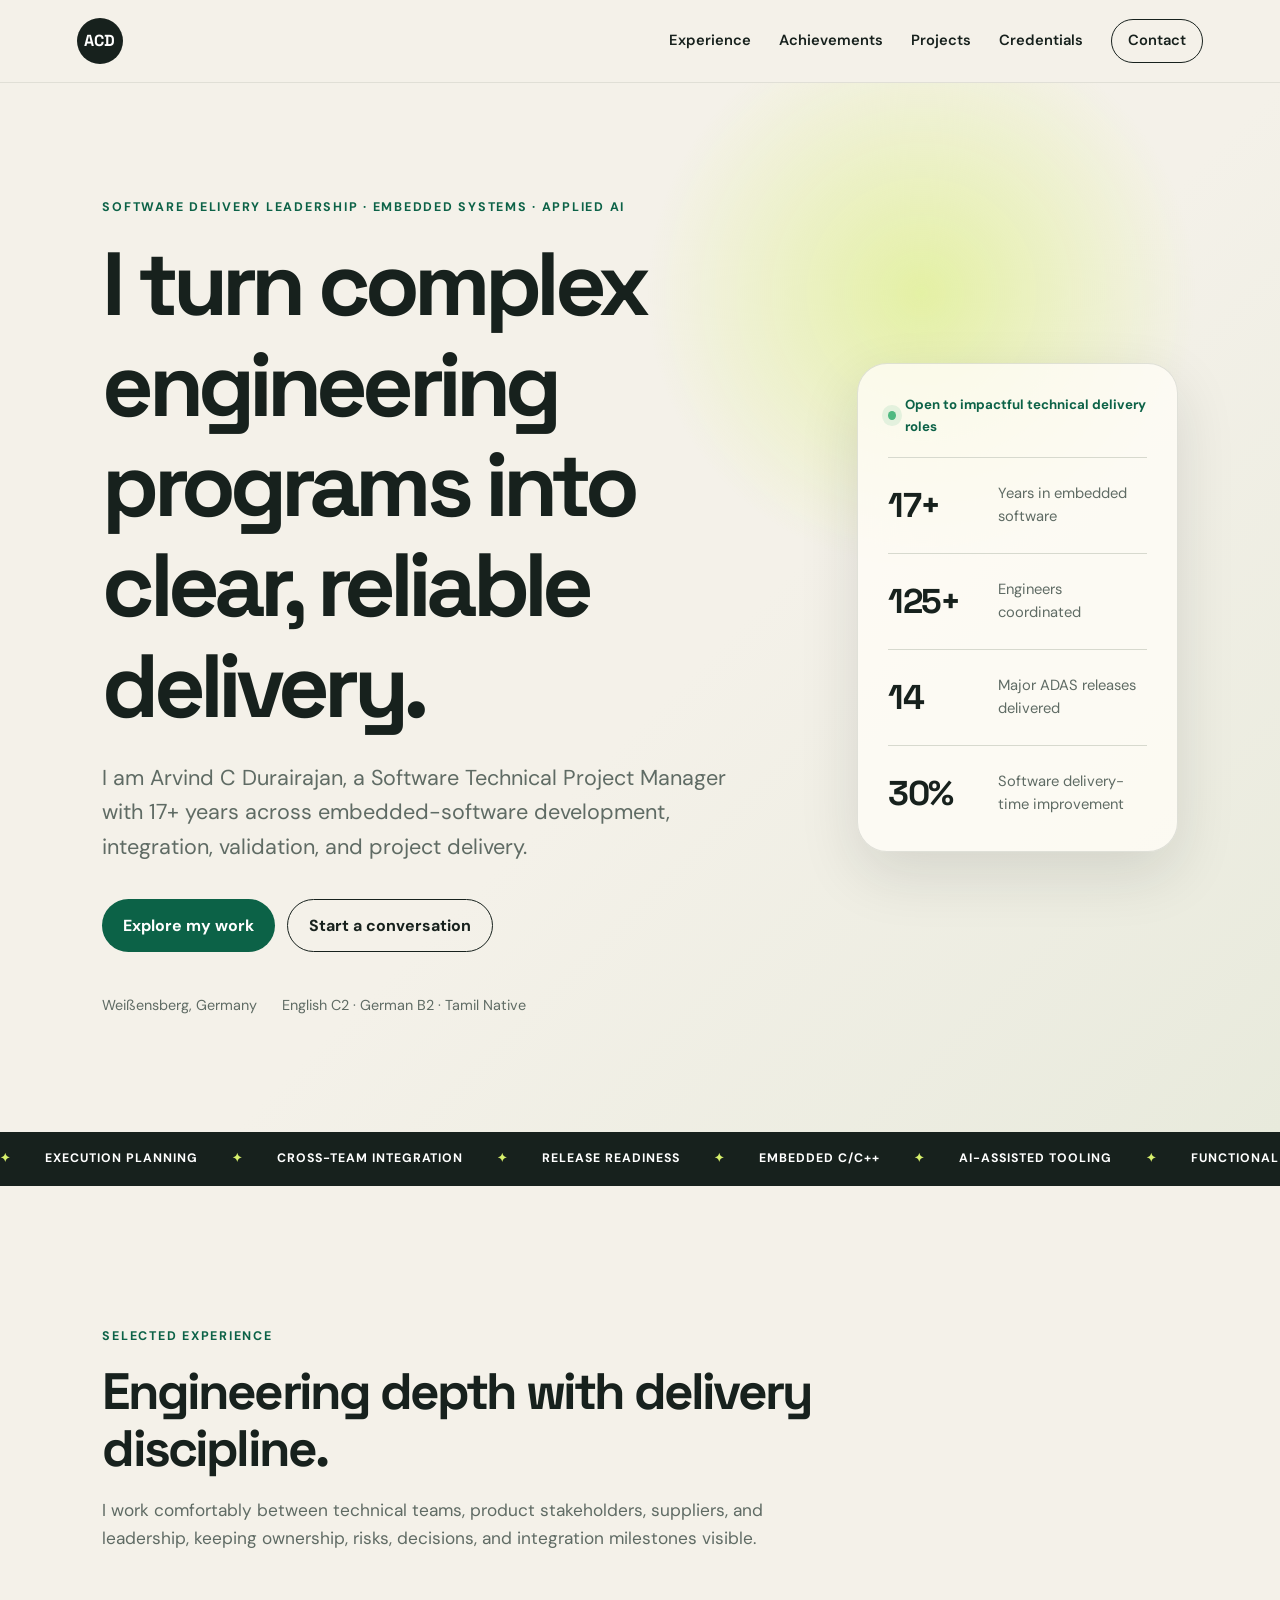
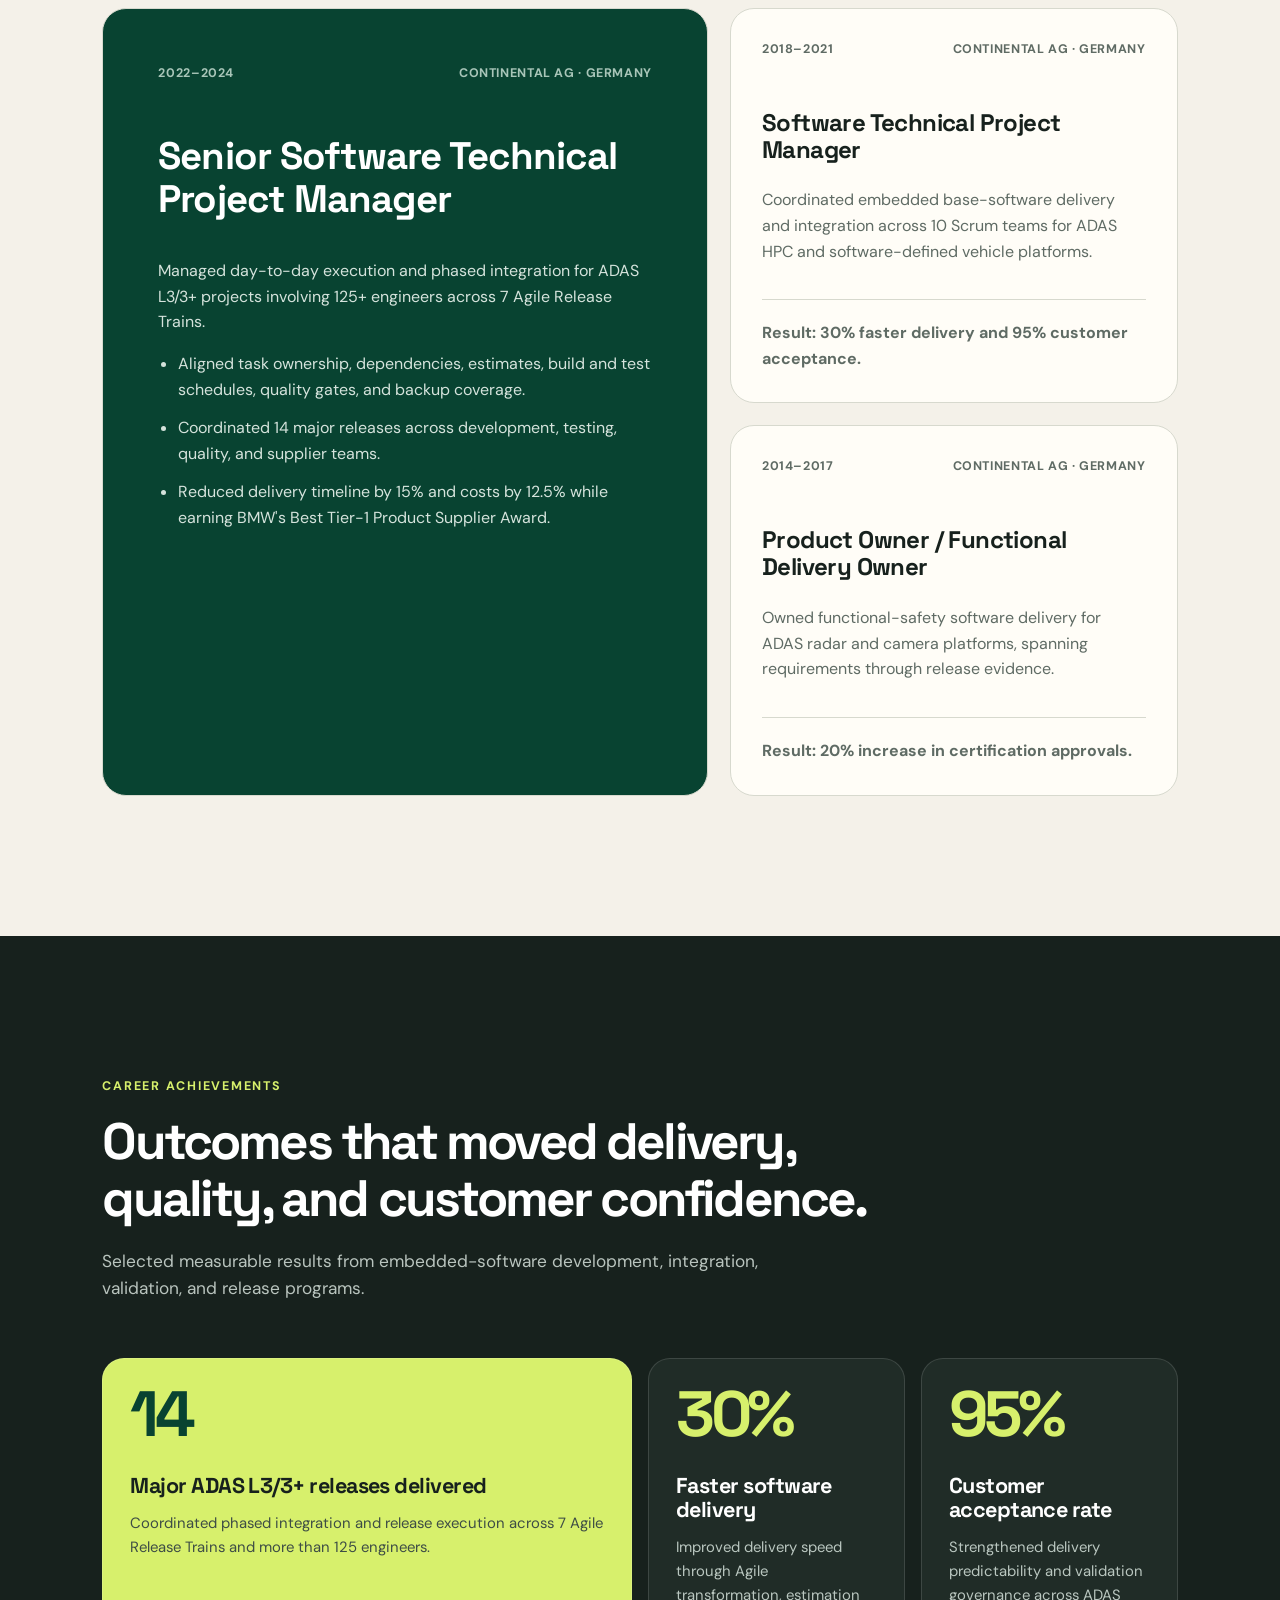
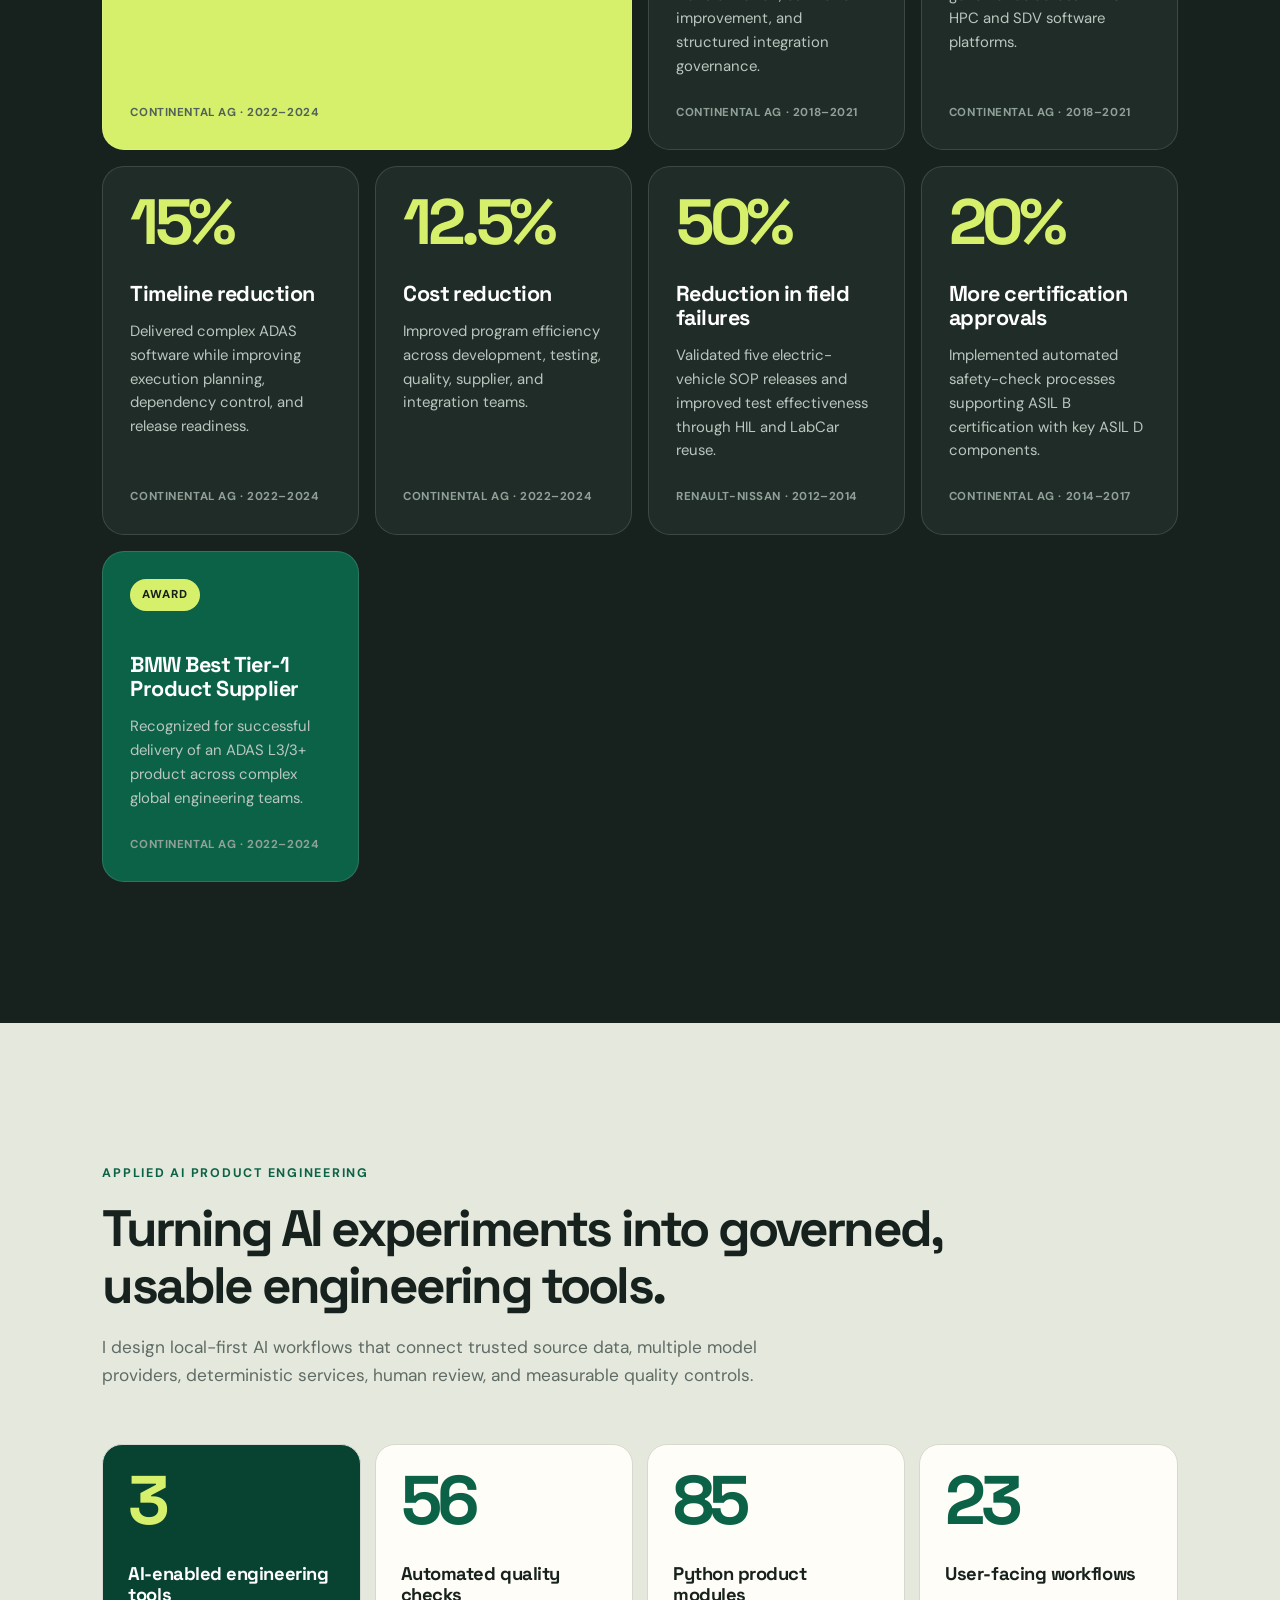
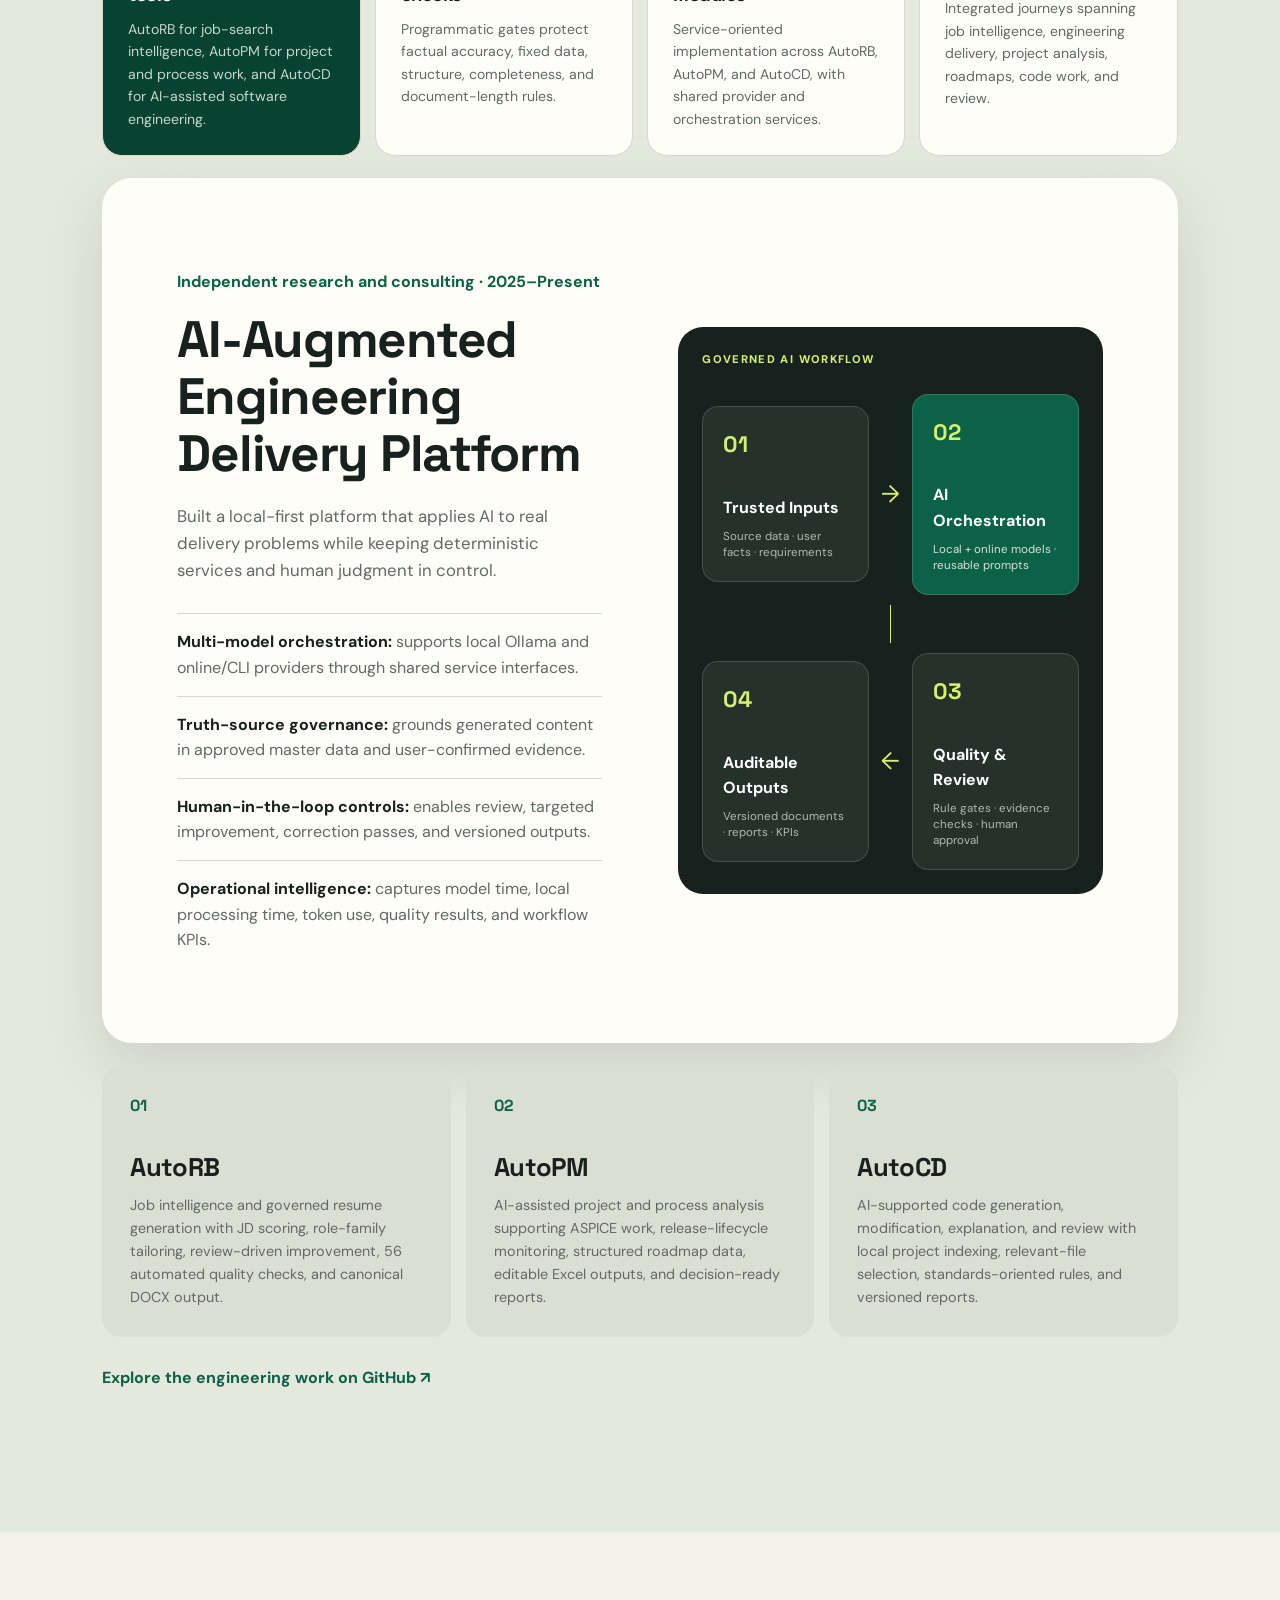
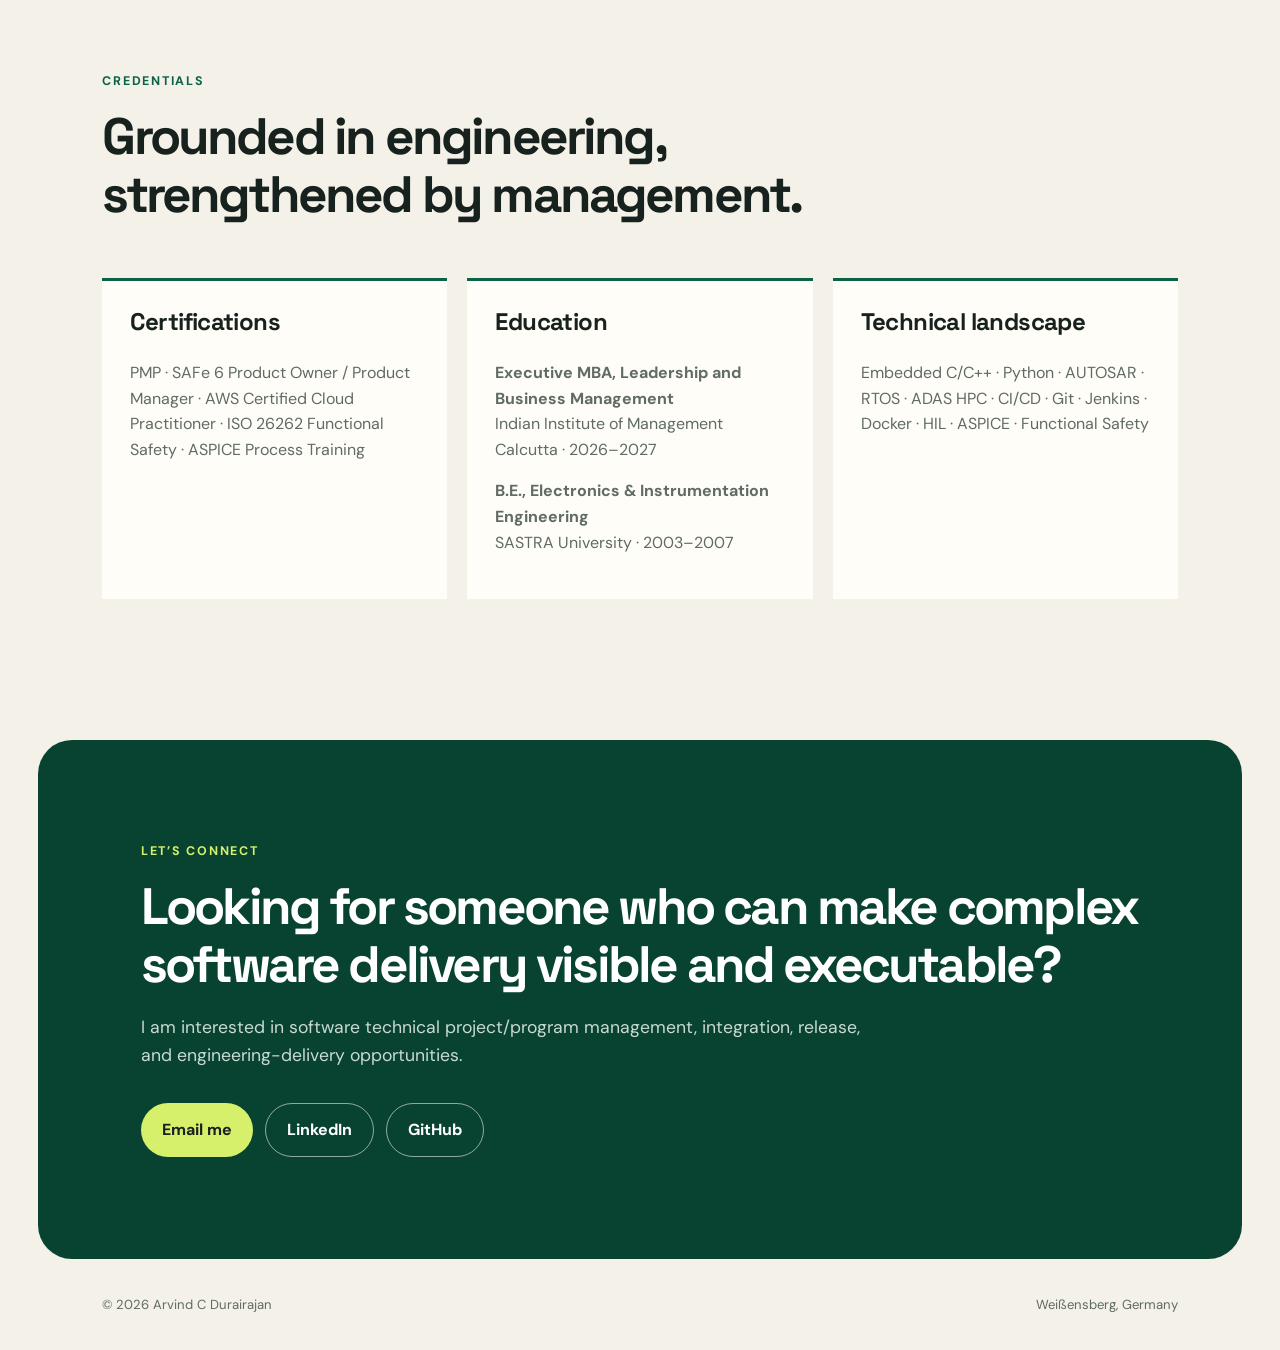
==== index.html @ 7350c11c "Strengthen AI product engineering portfolio section" ====
<!doctype html>
<html lang="en">
<head>
  <meta charset="utf-8">
  <meta name="viewport" content="width=device-width, initial-scale=1">
  <meta name="description" content="Arvind C Durairajan - Software Technical Project Manager, embedded-software delivery leader, and AI tooling builder.">
  <title>Arvind C Durairajan | Software Technical Project Manager</title>
  <link rel="preconnect" href="https://fonts.googleapis.com">
  <link rel="preconnect" href="https://fonts.gstatic.com" crossorigin>
  <link href="https://fonts.googleapis.com/css2?family=DM+Sans:wght@400;500;600;700&family=Space+Grotesk:wght@500;600;700&display=swap" rel="stylesheet">
  <link rel="stylesheet" href="styles.css">
</head>
<body>
  <header class="site-header">
    <a class="brand" href="#top">ACD</a>
    <nav aria-label="Primary navigation">
      <a href="#work">Experience</a>
      <a href="#achievements">Achievements</a>
      <a href="#projects">Projects</a>
      <a href="#credentials">Credentials</a>
      <a class="nav-contact" href="#contact">Contact</a>
    </nav>
  </header>

  <main id="top">
    <section class="hero">
      <div class="hero-copy">
        <p class="eyebrow">Software delivery leadership · Embedded systems · Applied AI</p>
        <h1>I turn complex engineering programs into clear, reliable delivery.</h1>
        <p class="hero-intro">I am Arvind C Durairajan, a Software Technical Project Manager with 17+ years across embedded-software development, integration, validation, and project delivery.</p>
        <div class="hero-actions">
          <a class="button primary" href="#work">Explore my work</a>
          <a class="button secondary" href="mailto:arvind.chakaravarthy@gmail.com">Start a conversation</a>
        </div>
        <div class="hero-meta">
          <span>Weißensberg, Germany</span>
          <span>English C2 · German B2 · Tamil Native</span>
        </div>
      </div>
      <aside class="hero-card" aria-label="Career highlights">
        <div class="signal"><span></span>Open to impactful technical delivery roles</div>
        <div class="metric"><strong>17+</strong><span>Years in embedded software</span></div>
        <div class="metric"><strong>125+</strong><span>Engineers coordinated</span></div>
        <div class="metric"><strong>14</strong><span>Major ADAS releases delivered</span></div>
        <div class="metric"><strong>30%</strong><span>Software delivery-time improvement</span></div>
      </aside>
    </section>

    <section class="capability-strip" aria-label="Core capabilities">
      <span>Execution Planning</span>
      <span>Cross-Team Integration</span>
      <span>Release Readiness</span>
      <span>Embedded C/C++</span>
      <span>AI-Assisted Tooling</span>
      <span>Functional Safety</span>
    </section>

    <section class="section" id="work">
      <div class="section-heading">
        <p class="eyebrow">Selected experience</p>
        <h2>Engineering depth with delivery discipline.</h2>
        <p>I work comfortably between technical teams, product stakeholders, suppliers, and leadership, keeping ownership, risks, decisions, and integration milestones visible.</p>
      </div>

      <div class="experience-grid">
        <article class="experience featured">
          <div class="experience-top">
            <span>2022–2024</span>
            <span>Continental AG · Germany</span>
          </div>
          <h3>Senior Software Technical Project Manager</h3>
          <p>Managed day-to-day execution and phased integration for ADAS L3/3+ projects involving 125+ engineers across 7 Agile Release Trains.</p>
          <ul>
            <li>Aligned task ownership, dependencies, estimates, build and test schedules, quality gates, and backup coverage.</li>
            <li>Coordinated 14 major releases across development, testing, quality, and supplier teams.</li>
            <li>Reduced delivery timeline by 15% and costs by 12.5% while earning BMW's Best Tier-1 Product Supplier Award.</li>
          </ul>
        </article>

        <article class="experience">
          <div class="experience-top">
            <span>2018–2021</span>
            <span>Continental AG · Germany</span>
          </div>
          <h3>Software Technical Project Manager</h3>
          <p>Coordinated embedded base-software delivery and integration across 10 Scrum teams for ADAS HPC and software-defined vehicle platforms.</p>
          <p class="result">Result: 30% faster delivery and 95% customer acceptance.</p>
        </article>

        <article class="experience">
          <div class="experience-top">
            <span>2014–2017</span>
            <span>Continental AG · Germany</span>
          </div>
          <h3>Product Owner / Functional Delivery Owner</h3>
          <p>Owned functional-safety software delivery for ADAS radar and camera platforms, spanning requirements through release evidence.</p>
          <p class="result">Result: 20% increase in certification approvals.</p>
        </article>
      </div>
    </section>

    <section class="section achievements-section" id="achievements">
      <div class="section-heading">
        <p class="eyebrow">Career achievements</p>
        <h2>Outcomes that moved delivery, quality, and customer confidence.</h2>
        <p>Selected measurable results from embedded-software development, integration, validation, and release programs.</p>
      </div>
      <div class="achievements-grid">
        <article class="achievement-card standout">
          <span class="achievement-number">14</span>
          <h3>Major ADAS L3/3+ releases delivered</h3>
          <p>Coordinated phased integration and release execution across 7 Agile Release Trains and more than 125 engineers.</p>
          <span class="achievement-context">Continental AG · 2022–2024</span>
        </article>
        <article class="achievement-card">
          <span class="achievement-number">30%</span>
          <h3>Faster software delivery</h3>
          <p>Improved delivery speed through Agile transformation, estimation improvement, and structured integration governance.</p>
          <span class="achievement-context">Continental AG · 2018–2021</span>
        </article>
        <article class="achievement-card">
          <span class="achievement-number">95%</span>
          <h3>Customer acceptance rate</h3>
          <p>Strengthened delivery predictability and validation governance across ADAS HPC and SDV software platforms.</p>
          <span class="achievement-context">Continental AG · 2018–2021</span>
        </article>
        <article class="achievement-card">
          <span class="achievement-number">15%</span>
          <h3>Timeline reduction</h3>
          <p>Delivered complex ADAS software while improving execution planning, dependency control, and release readiness.</p>
          <span class="achievement-context">Continental AG · 2022–2024</span>
        </article>
        <article class="achievement-card">
          <span class="achievement-number">12.5%</span>
          <h3>Cost reduction</h3>
          <p>Improved program efficiency across development, testing, quality, supplier, and integration teams.</p>
          <span class="achievement-context">Continental AG · 2022–2024</span>
        </article>
        <article class="achievement-card">
          <span class="achievement-number">50%</span>
          <h3>Reduction in field failures</h3>
          <p>Validated five electric-vehicle SOP releases and improved test effectiveness through HIL and LabCar reuse.</p>
          <span class="achievement-context">Renault-Nissan · 2012–2014</span>
        </article>
        <article class="achievement-card">
          <span class="achievement-number">20%</span>
          <h3>More certification approvals</h3>
          <p>Implemented automated safety-check processes supporting ASIL B certification with key ASIL D components.</p>
          <span class="achievement-context">Continental AG · 2014–2017</span>
        </article>
        <article class="achievement-card award-card">
          <span class="award-mark">Award</span>
          <h3>BMW Best Tier-1 Product Supplier</h3>
          <p>Recognized for successful delivery of an ADAS L3/3+ product across complex global engineering teams.</p>
          <span class="achievement-context">Continental AG · 2022–2024</span>
        </article>
      </div>
    </section>

    <section class="section projects-section" id="projects">
      <div class="section-heading">
        <p class="eyebrow">Applied AI product engineering</p>
        <h2>Turning AI experiments into governed, usable engineering tools.</h2>
        <p>I design local-first AI workflows that connect trusted source data, multiple model providers, deterministic services, human review, and measurable quality controls.</p>
      </div>

      <div class="ai-impact-grid">
        <article class="ai-impact-card primary-impact">
          <span class="ai-impact-number">3</span>
          <h3>AI-enabled engineering tools</h3>
          <p>AutoRB for job-search intelligence, AutoPM for project and process work, and AutoCD for AI-assisted software engineering.</p>
        </article>
        <article class="ai-impact-card">
          <span class="ai-impact-number">56</span>
          <h3>Automated quality checks</h3>
          <p>Programmatic gates protect factual accuracy, fixed data, structure, completeness, and document-length rules.</p>
        </article>
        <article class="ai-impact-card">
          <span class="ai-impact-number">85</span>
          <h3>Python product modules</h3>
          <p>Service-oriented implementation across AutoRB, AutoPM, and AutoCD, with shared provider and orchestration services.</p>
        </article>
        <article class="ai-impact-card">
          <span class="ai-impact-number">23</span>
          <h3>User-facing workflows</h3>
          <p>Integrated journeys spanning job intelligence, engineering delivery, project analysis, roadmaps, code work, and review.</p>
        </article>
      </div>

      <div class="ai-system-card">
        <div class="ai-system-copy">
          <p class="project-label">Independent research and consulting · 2025–Present</p>
          <h3>AI-Augmented Engineering Delivery Platform</h3>
          <p>Built a local-first platform that applies AI to real delivery problems while keeping deterministic services and human judgment in control.</p>
          <ul class="ai-value-list">
            <li><strong>Multi-model orchestration:</strong> supports local Ollama and online/CLI providers through shared service interfaces.</li>
            <li><strong>Truth-source governance:</strong> grounds generated content in approved master data and user-confirmed evidence.</li>
            <li><strong>Human-in-the-loop controls:</strong> enables review, targeted improvement, correction passes, and versioned outputs.</li>
            <li><strong>Operational intelligence:</strong> captures model time, local processing time, token use, quality results, and workflow KPIs.</li>
          </ul>
        </div>

        <div class="ai-visual" role="img" aria-label="AI engineering workflow from trusted inputs through orchestration and quality gates to auditable outputs">
          <div class="visual-label">Governed AI workflow</div>
          <div class="visual-row">
            <div class="visual-node">
              <span class="node-index">01</span>
              <strong>Trusted Inputs</strong>
              <small>Source data · user facts · requirements</small>
            </div>
            <span class="visual-arrow">→</span>
            <div class="visual-node active">
              <span class="node-index">02</span>
              <strong>AI Orchestration</strong>
              <small>Local + online models · reusable prompts</small>
            </div>
          </div>
          <div class="visual-line"></div>
          <div class="visual-row reverse">
            <div class="visual-node">
              <span class="node-index">04</span>
              <strong>Auditable Outputs</strong>
              <small>Versioned documents · reports · KPIs</small>
            </div>
            <span class="visual-arrow">←</span>
            <div class="visual-node">
              <span class="node-index">03</span>
              <strong>Quality & Review</strong>
              <small>Rule gates · evidence checks · human approval</small>
            </div>
          </div>
        </div>
      </div>

      <div class="ai-capability-grid">
        <article>
          <span>01</span>
          <h3>AutoRB</h3>
          <p>Job intelligence and governed resume generation with JD scoring, role-family tailoring, review-driven improvement, 56 automated quality checks, and canonical DOCX output.</p>
        </article>
        <article>
          <span>02</span>
          <h3>AutoPM</h3>
          <p>AI-assisted project and process analysis supporting ASPICE work, release-lifecycle monitoring, structured roadmap data, editable Excel outputs, and decision-ready reports.</p>
        </article>
        <article>
          <span>03</span>
          <h3>AutoCD</h3>
          <p>AI-supported code generation, modification, explanation, and review with local project indexing, relevant-file selection, standards-oriented rules, and versioned reports.</p>
        </article>
      </div>
      <a class="text-link ai-github-link" href="https://github.com/dacgates" target="_blank" rel="noreferrer">Explore the engineering work on GitHub <span>↗</span></a>
    </section>

    <section class="section credentials-section" id="credentials">
      <div class="section-heading">
        <p class="eyebrow">Credentials</p>
        <h2>Grounded in engineering, strengthened by management.</h2>
      </div>
      <div class="credentials-grid">
        <div class="credential-group">
          <h3>Certifications</h3>
          <p>PMP · SAFe 6 Product Owner / Product Manager · AWS Certified Cloud Practitioner · ISO 26262 Functional Safety · ASPICE Process Training</p>
        </div>
        <div class="credential-group">
          <h3>Education</h3>
          <p><strong>Executive MBA, Leadership and Business Management</strong><br>Indian Institute of Management Calcutta · 2026–2027</p>
          <p><strong>B.E., Electronics & Instrumentation Engineering</strong><br>SASTRA University · 2003–2007</p>
        </div>
        <div class="credential-group">
          <h3>Technical landscape</h3>
          <p>Embedded C/C++ · Python · AUTOSAR · RTOS · ADAS HPC · CI/CD · Git · Jenkins · Docker · HIL · ASPICE · Functional Safety</p>
        </div>
      </div>
    </section>

    <section class="contact-section" id="contact">
      <p class="eyebrow">Let’s connect</p>
      <h2>Looking for someone who can make complex software delivery visible and executable?</h2>
      <p>I am interested in software technical project/program management, integration, release, and engineering-delivery opportunities.</p>
      <div class="contact-actions">
        <a class="button light" href="mailto:arvind.chakaravarthy@gmail.com">Email me</a>
        <a class="button outline-light" href="https://www.linkedin.com/in/arvind-chakaravarthy" target="_blank" rel="noreferrer">LinkedIn</a>
        <a class="button outline-light" href="https://github.com/dacgates" target="_blank" rel="noreferrer">GitHub</a>
      </div>
    </section>
  </main>

  <footer>
    <span>© <span id="year"></span> Arvind C Durairajan</span>
    <span>Weißensberg, Germany</span>
  </footer>
  <script src="script.js"></script>
</body>
</html>
---- styles.css ----
:root {
  --ink: #17211d;
  --muted: #5f6b64;
  --paper: #f4f1e9;
  --card: #fffdf7;
  --green: #0c6247;
  --green-dark: #084331;
  --lime: #d7f06c;
  --line: #d7d9ce;
  --shadow: 0 22px 60px rgba(23, 33, 29, 0.12);
}

* { box-sizing: border-box; }
html { scroll-behavior: smooth; }
body {
  margin: 0;
  background: var(--paper);
  color: var(--ink);
  font-family: "DM Sans", sans-serif;
  line-height: 1.6;
}
a { color: inherit; text-decoration: none; }

.site-header {
  position: sticky;
  top: 0;
  z-index: 10;
  display: flex;
  align-items: center;
  justify-content: space-between;
  padding: 18px clamp(22px, 6vw, 90px);
  background: rgba(244, 241, 233, 0.9);
  border-bottom: 1px solid rgba(23, 33, 29, 0.09);
  backdrop-filter: blur(14px);
}
.brand {
  display: grid;
  place-items: center;
  width: 46px;
  height: 46px;
  border-radius: 50%;
  background: var(--ink);
  color: white;
  font-family: "Space Grotesk", sans-serif;
  font-weight: 700;
}
nav { display: flex; align-items: center; gap: 28px; font-size: 0.92rem; font-weight: 600; }
nav a:hover { color: var(--green); }
.nav-contact { padding: 9px 16px; border: 1px solid var(--ink); border-radius: 999px; }

.hero {
  display: grid;
  grid-template-columns: minmax(0, 1.35fr) minmax(280px, 0.65fr);
  gap: clamp(34px, 7vw, 100px);
  align-items: center;
  min-height: calc(100vh - 83px);
  padding: clamp(70px, 9vw, 140px) clamp(22px, 8vw, 130px);
  background:
    radial-gradient(circle at 72% 20%, rgba(215, 240, 108, 0.55), transparent 22%),
    linear-gradient(135deg, #f4f1e9 55%, #e8eadc 100%);
}
.eyebrow {
  margin: 0 0 16px;
  color: var(--green);
  font-size: 0.78rem;
  font-weight: 700;
  letter-spacing: 0.14em;
  text-transform: uppercase;
}
h1, h2, h3 { margin-top: 0; font-family: "Space Grotesk", sans-serif; line-height: 1.12; }
h1 { max-width: 850px; margin-bottom: 25px; font-size: clamp(3.2rem, 7vw, 7.3rem); letter-spacing: -0.065em; }
h2 { margin-bottom: 20px; font-size: clamp(2.35rem, 4vw, 4.6rem); letter-spacing: -0.055em; }
h3 { font-size: 1.5rem; letter-spacing: -0.025em; }
.hero-intro { max-width: 740px; margin: 0; color: var(--muted); font-size: clamp(1.05rem, 1.7vw, 1.35rem); }
.hero-actions, .contact-actions { display: flex; flex-wrap: wrap; gap: 12px; margin-top: 34px; }
.button { display: inline-flex; align-items: center; justify-content: center; padding: 13px 21px; border-radius: 999px; font-weight: 700; transition: transform 0.2s, background 0.2s; }
.button:hover { transform: translateY(-2px); }
.primary { background: var(--green); color: white; }
.secondary { border: 1px solid var(--ink); }
.hero-meta { display: flex; flex-wrap: wrap; gap: 10px 25px; margin-top: 42px; color: var(--muted); font-size: 0.9rem; }

.hero-card { padding: 30px; border: 1px solid rgba(23,33,29,.12); border-radius: 30px; background: rgba(255,253,247,.8); box-shadow: var(--shadow); }
.signal { display: flex; align-items: center; gap: 9px; padding-bottom: 20px; color: var(--green); border-bottom: 1px solid var(--line); font-size: .83rem; font-weight: 700; }
.signal span { width: 9px; height: 9px; border-radius: 50%; background: #50b981; box-shadow: 0 0 0 6px rgba(80,185,129,.14); }
.metric { display: grid; grid-template-columns: 96px 1fr; align-items: center; gap: 14px; padding: 20px 0; border-bottom: 1px solid var(--line); }
.metric:last-child { border-bottom: 0; padding-bottom: 0; }
.metric strong { font-family: "Space Grotesk", sans-serif; font-size: 2.15rem; letter-spacing: -.05em; }
.metric span { color: var(--muted); font-size: .92rem; }

.capability-strip { display: flex; gap: 34px; overflow: hidden; padding: 17px 0; background: var(--ink); color: white; font-size: .77rem; font-weight: 700; letter-spacing: .08em; text-transform: uppercase; white-space: nowrap; }
.capability-strip span::before { content: "✦"; margin: 0 34px 0 0; color: var(--lime); }

.section { padding: clamp(85px, 11vw, 160px) clamp(22px, 8vw, 130px); }
.section-heading { max-width: 850px; margin-bottom: 55px; }
.section-heading > p:last-child { max-width: 690px; color: var(--muted); font-size: 1.08rem; }
.experience-grid { display: grid; grid-template-columns: 1.15fr .85fr; gap: 22px; }
.experience { padding: 31px; border: 1px solid var(--line); border-radius: 24px; background: var(--card); }
.experience.featured { grid-row: span 2; padding: clamp(32px, 5vw, 55px); background: var(--green-dark); color: white; }
.experience-top { display: flex; justify-content: space-between; gap: 20px; margin-bottom: 50px; color: var(--muted); font-size: .78rem; font-weight: 700; letter-spacing: .05em; text-transform: uppercase; }
.featured .experience-top { color: #a8c5b8; }
.featured h3 { font-size: clamp(2rem, 3vw, 3.2rem); }
.experience p { color: var(--muted); }
.featured p, .featured li { color: #d5e3dc; }
.experience ul, .project-card ul { padding-left: 20px; }
.experience li, .project-card li { margin-bottom: 13px; }
.result { margin: 35px 0 0; padding-top: 20px; border-top: 1px solid var(--line); font-weight: 700; }

.achievements-section {
  background: var(--ink);
  color: white;
}
.achievements-section .eyebrow { color: var(--lime); }
.achievements-section .section-heading > p:last-child { color: #b9c4be; }
.achievements-grid {
  display: grid;
  grid-template-columns: repeat(4, 1fr);
  gap: 16px;
}
.achievement-card {
  display: flex;
  flex-direction: column;
  min-height: 330px;
  padding: 27px;
  border: 1px solid rgba(255, 255, 255, 0.13);
  border-radius: 22px;
  background: #202c27;
}
.achievement-card.standout {
  grid-column: span 2;
  background: var(--lime);
  color: var(--ink);
}
.achievement-card.award-card { background: var(--green); }
.achievement-number {
  margin-bottom: 30px;
  color: var(--lime);
  font-family: "Space Grotesk", sans-serif;
  font-size: clamp(3rem, 5vw, 5.4rem);
  font-weight: 700;
  line-height: .9;
  letter-spacing: -.07em;
}
.standout .achievement-number { color: var(--green-dark); }
.achievement-card h3 { margin-bottom: 14px; font-size: 1.35rem; }
.achievement-card p { margin: 0; color: #bac7c0; font-size: .93rem; }
.standout p { color: #3e4d45; }
.achievement-context {
  margin-top: auto;
  padding-top: 25px;
  color: #8fa198;
  font-size: .72rem;
  font-weight: 700;
  letter-spacing: .05em;
  text-transform: uppercase;
}
.standout .achievement-context { color: #526159; }
.award-mark {
  align-self: flex-start;
  margin-bottom: 42px;
  padding: 7px 12px;
  border-radius: 999px;
  background: var(--lime);
  color: var(--ink);
  font-size: .72rem;
  font-weight: 800;
  letter-spacing: .08em;
  text-transform: uppercase;
}

.projects-section { background: #e5e9dd; }
.project-label { color: var(--green); font-weight: 700; }
.text-link { color: var(--green); font-weight: 700; }
.ai-impact-grid { display: grid; grid-template-columns: repeat(4, 1fr); gap: 14px; margin-bottom: 22px; }
.ai-impact-card { min-height: 260px; padding: 25px; border: 1px solid var(--line); border-radius: 20px; background: var(--card); }
.ai-impact-card.primary-impact { background: var(--green-dark); color: white; }
.ai-impact-number { display: block; margin-bottom: 32px; color: var(--green); font-family: "Space Grotesk", sans-serif; font-size: 4.3rem; font-weight: 700; line-height: .9; letter-spacing: -.07em; }
.primary-impact .ai-impact-number { color: var(--lime); }
.ai-impact-card h3 { margin-bottom: 12px; font-size: 1.15rem; }
.ai-impact-card p { margin: 0; color: var(--muted); font-size: .88rem; }
.primary-impact p { color: #c5d7ce; }
.ai-system-card { display: grid; grid-template-columns: 1fr 1fr; gap: clamp(35px, 6vw, 80px); align-items: center; padding: clamp(35px, 6vw, 75px); border-radius: 30px; background: var(--card); box-shadow: var(--shadow); }
.ai-system-copy h3 { margin-bottom: 20px; font-size: clamp(2.2rem, 4vw, 4.4rem); }
.ai-system-copy > p:not(.project-label) { color: var(--muted); font-size: 1.05rem; }
.ai-value-list { margin: 30px 0 0; padding: 0; list-style: none; }
.ai-value-list li { padding: 15px 0; border-top: 1px solid var(--line); color: var(--muted); }
.ai-value-list strong { color: var(--ink); }
.ai-visual { padding: 24px; border-radius: 25px; background: var(--ink); color: white; }
.visual-label { margin-bottom: 25px; color: var(--lime); font-size: .7rem; font-weight: 800; letter-spacing: .12em; text-transform: uppercase; }
.visual-row { display: grid; grid-template-columns: 1fr auto 1fr; gap: 12px; align-items: center; }
.visual-node { min-height: 160px; padding: 20px; border: 1px solid rgba(255,255,255,.15); border-radius: 16px; background: #25322c; }
.visual-node.active { background: var(--green); }
.node-index { display: block; margin-bottom: 32px; color: var(--lime); font-family: "Space Grotesk", sans-serif; font-size: 1.4rem; font-weight: 700; }
.visual-node strong, .visual-node small { display: block; }
.visual-node small { margin-top: 8px; color: #adbbb4; font-size: .72rem; line-height: 1.4; }
.active small { color: #d3e1da; }
.visual-arrow { color: var(--lime); font-size: 1.5rem; }
.visual-line { width: 1px; height: 38px; margin: 10px auto; background: var(--lime); }
.ai-capability-grid { display: grid; grid-template-columns: repeat(3, 1fr); gap: 15px; margin-top: 22px; }
.ai-capability-grid article { padding: 28px; border-radius: 20px; background: #d9dfd3; }
.ai-capability-grid span { color: var(--green); font-family: "Space Grotesk", sans-serif; font-weight: 700; }
.ai-capability-grid h3 { margin: 35px 0 12px; font-size: 1.6rem; }
.ai-capability-grid p { margin: 0; color: var(--muted); font-size: .9rem; }
.ai-github-link { display: inline-block; margin-top: 28px; }

.credentials-grid { display: grid; grid-template-columns: repeat(3, 1fr); gap: 20px; }
.credential-group { padding: 28px; border-top: 3px solid var(--green); background: var(--card); }
.credential-group p { color: var(--muted); }
.contact-section { margin: 0 clamp(14px, 3vw, 42px); padding: clamp(55px, 8vw, 105px); border-radius: 34px; background: var(--green-dark); color: white; }
.contact-section h2 { max-width: 1000px; }
.contact-section > p:not(.eyebrow) { max-width: 750px; color: #c9dad2; font-size: 1.1rem; }
.contact-section .eyebrow { color: var(--lime); }
.light { background: var(--lime); color: var(--ink); }
.outline-light { border: 1px solid rgba(255,255,255,.55); }
footer { display: flex; justify-content: space-between; gap: 20px; padding: 35px clamp(22px, 8vw, 130px); color: var(--muted); font-size: .82rem; }

@media (max-width: 900px) {
  nav a:not(.nav-contact) { display: none; }
  .hero, .experience-grid, .credentials-grid, .achievements-grid, .ai-impact-grid, .ai-system-card, .ai-capability-grid { grid-template-columns: 1fr; }
  .hero { min-height: auto; }
  .experience.featured { grid-row: auto; }
  .achievement-card.standout { grid-column: auto; }
  .visual-node { min-height: 140px; padding: 15px; }
}
@media (max-width: 560px) {
  h1 { font-size: 3.2rem; }
  .site-header { padding: 14px 18px; }
  .hero, .section { padding-left: 18px; padding-right: 18px; }
  .hero-card, .experience, .project-card { border-radius: 20px; }
  .metric { grid-template-columns: 80px 1fr; }
  .experience-top, footer { flex-direction: column; }
  .contact-section { margin: 0 8px; padding: 45px 24px; }
}
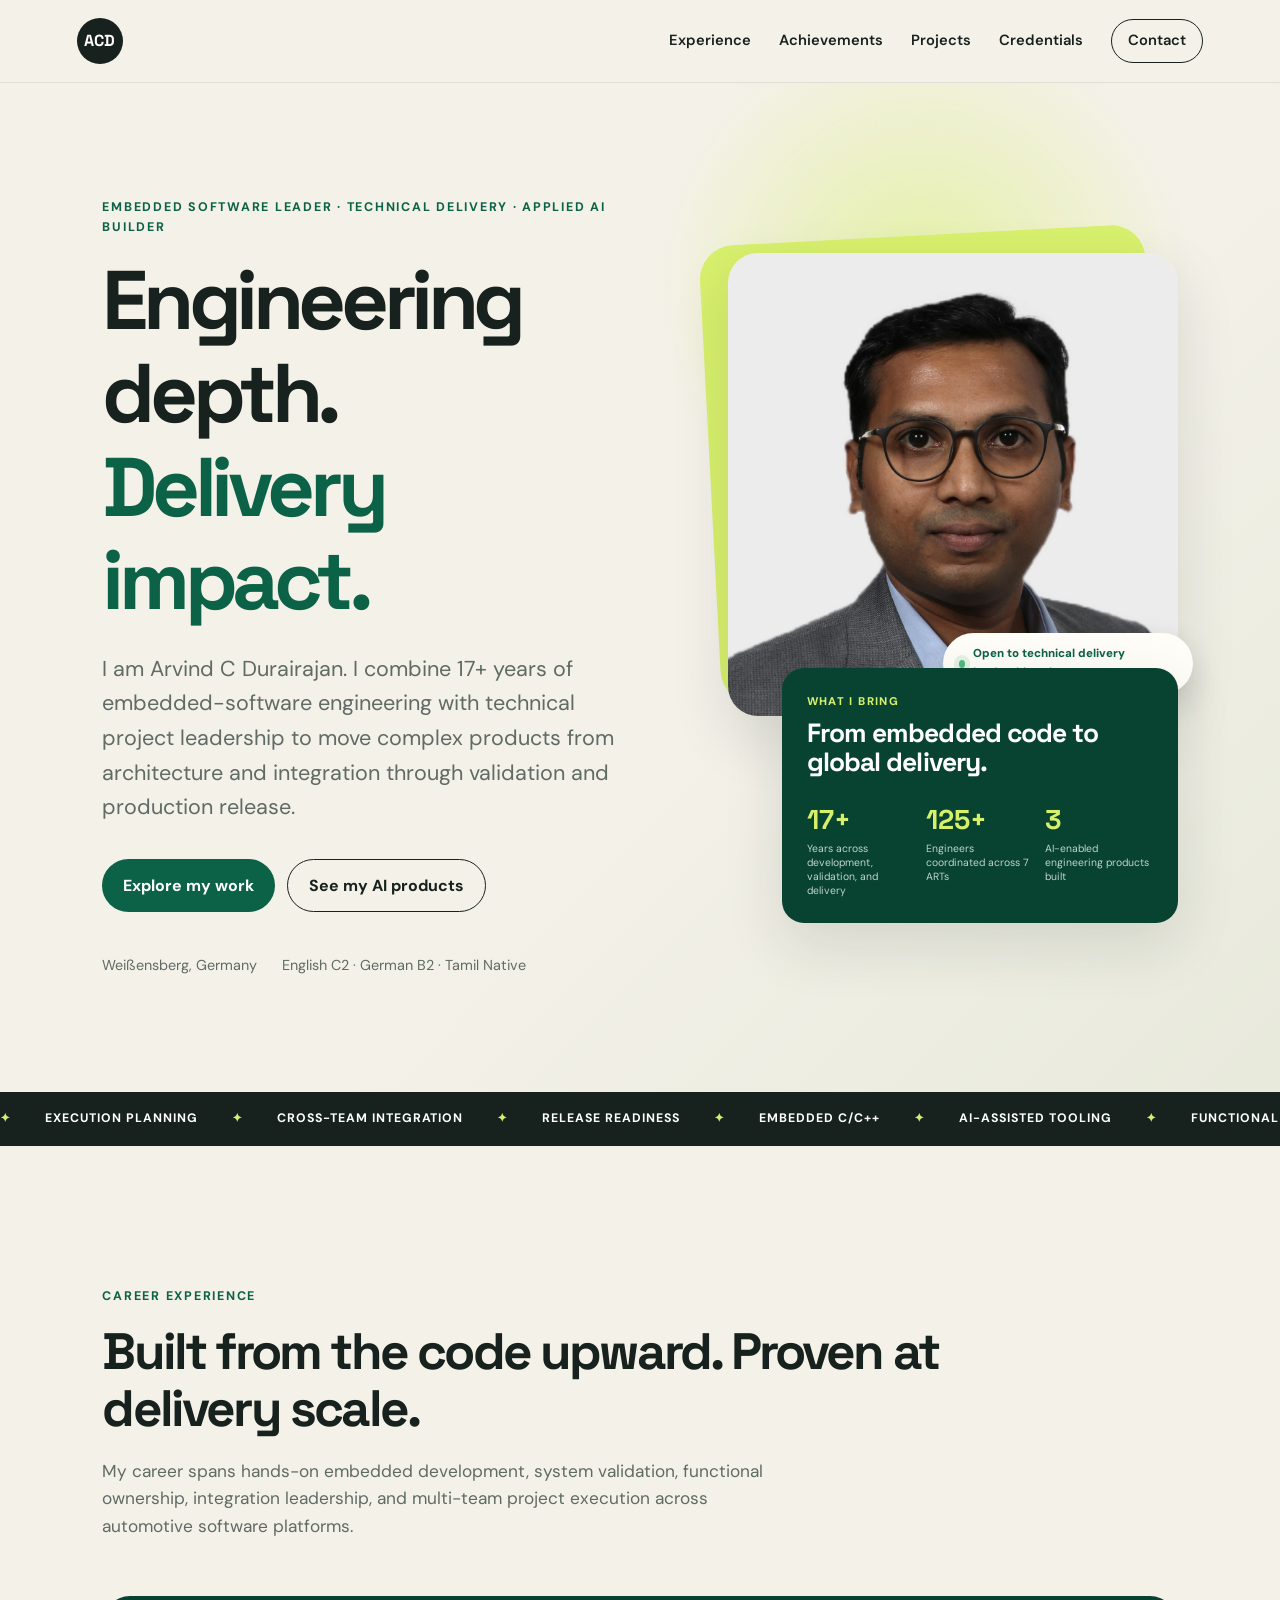
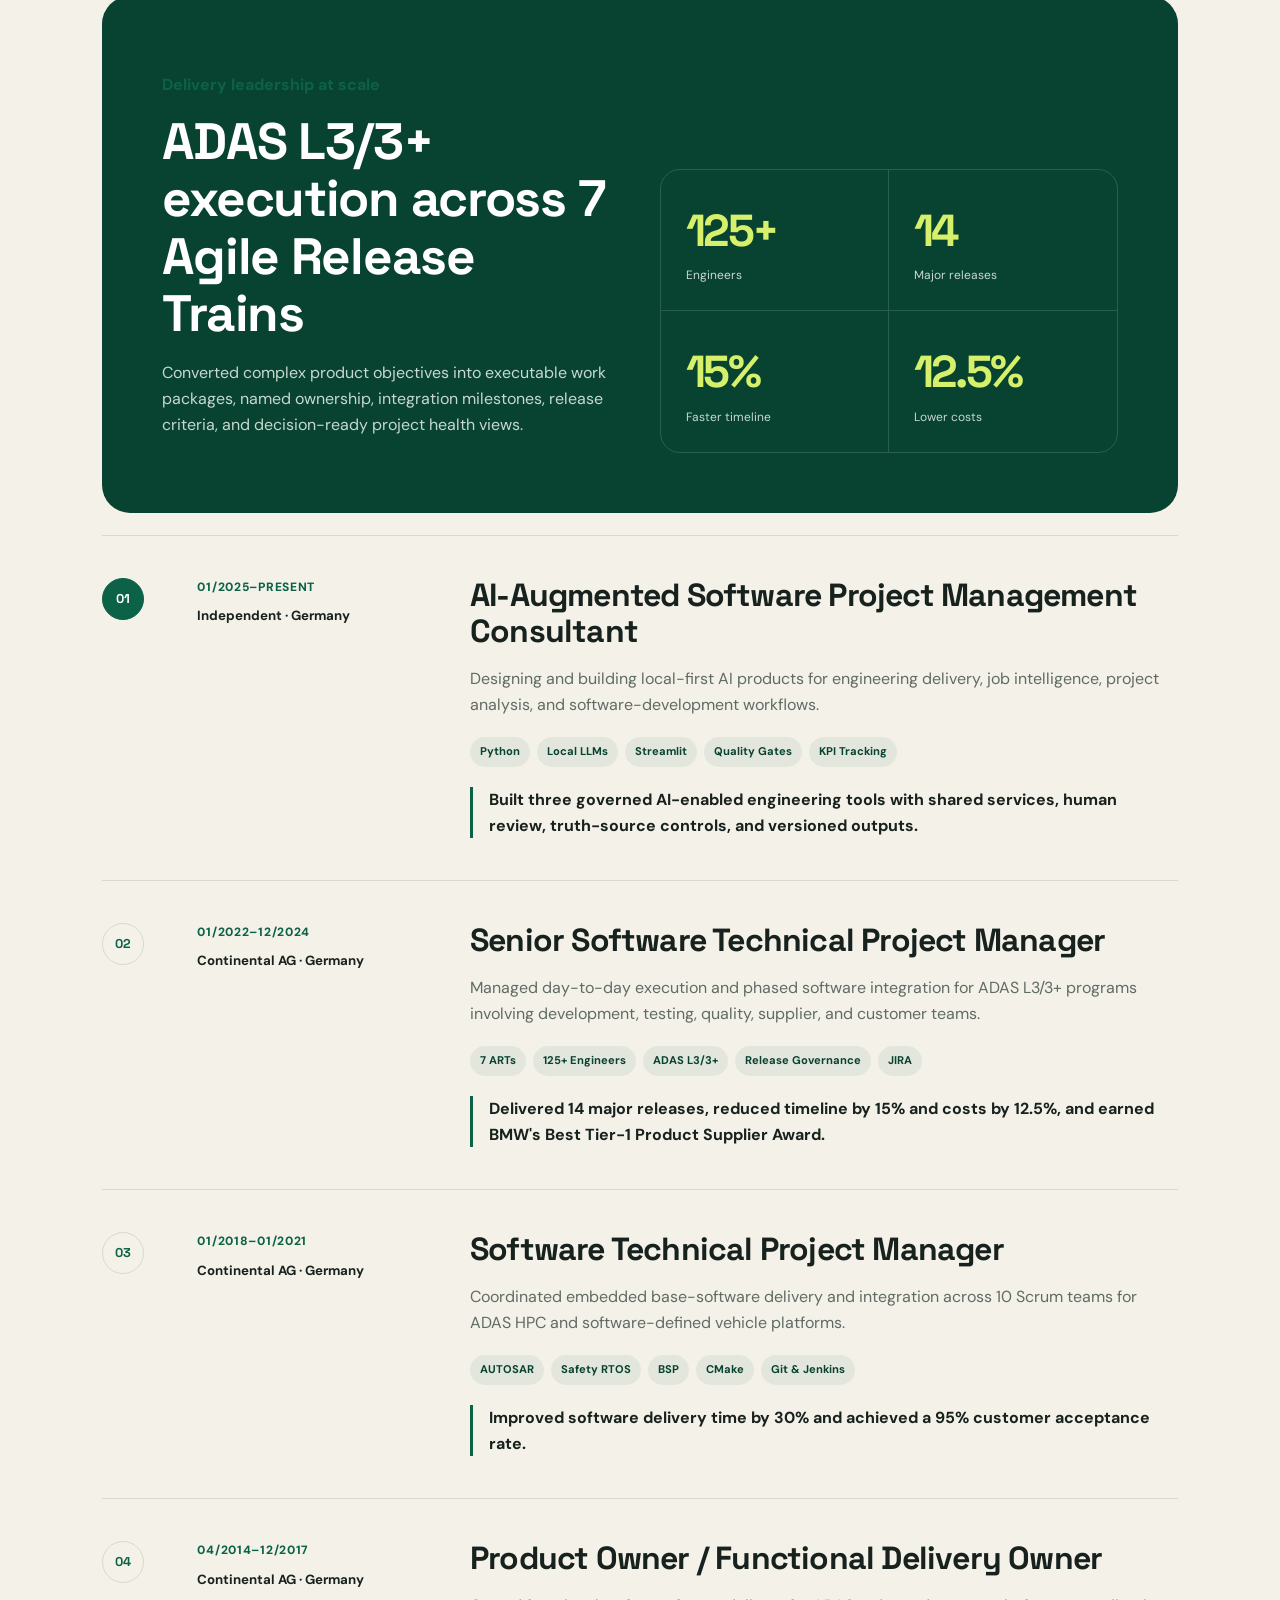
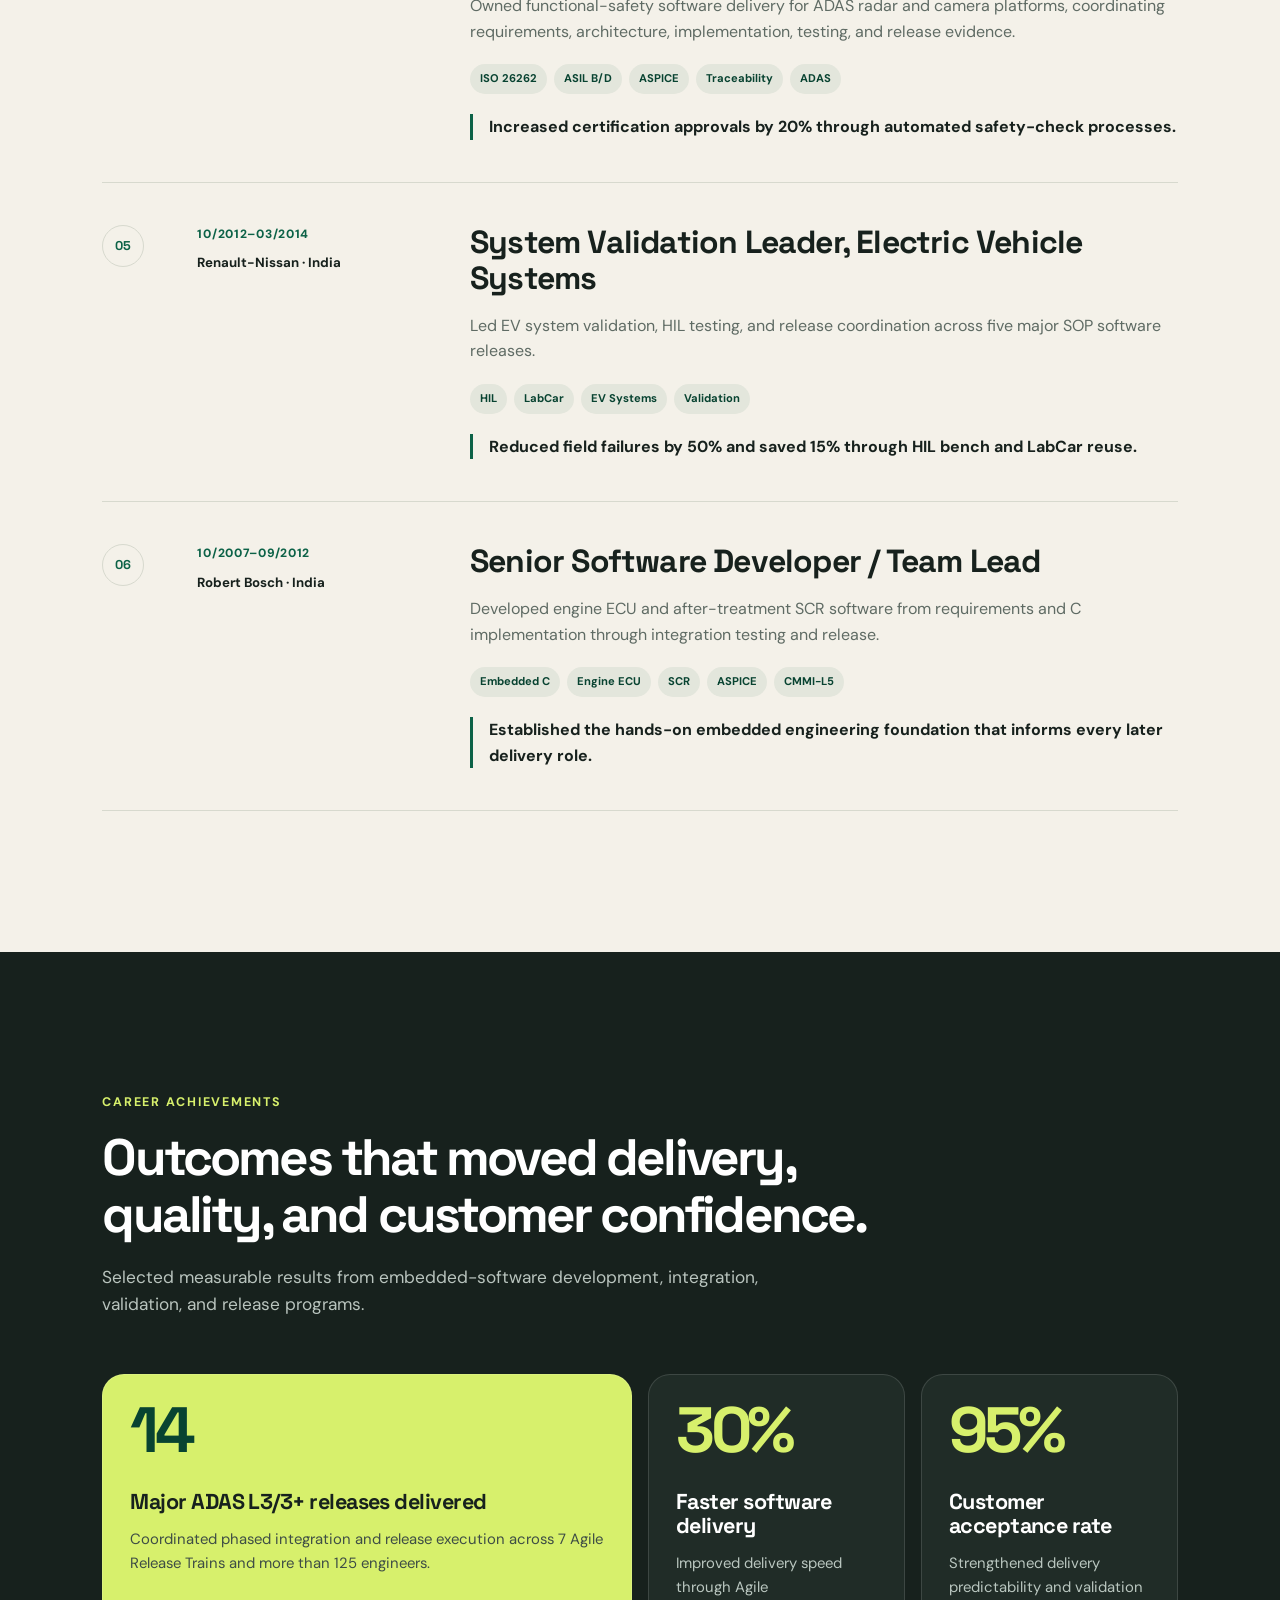
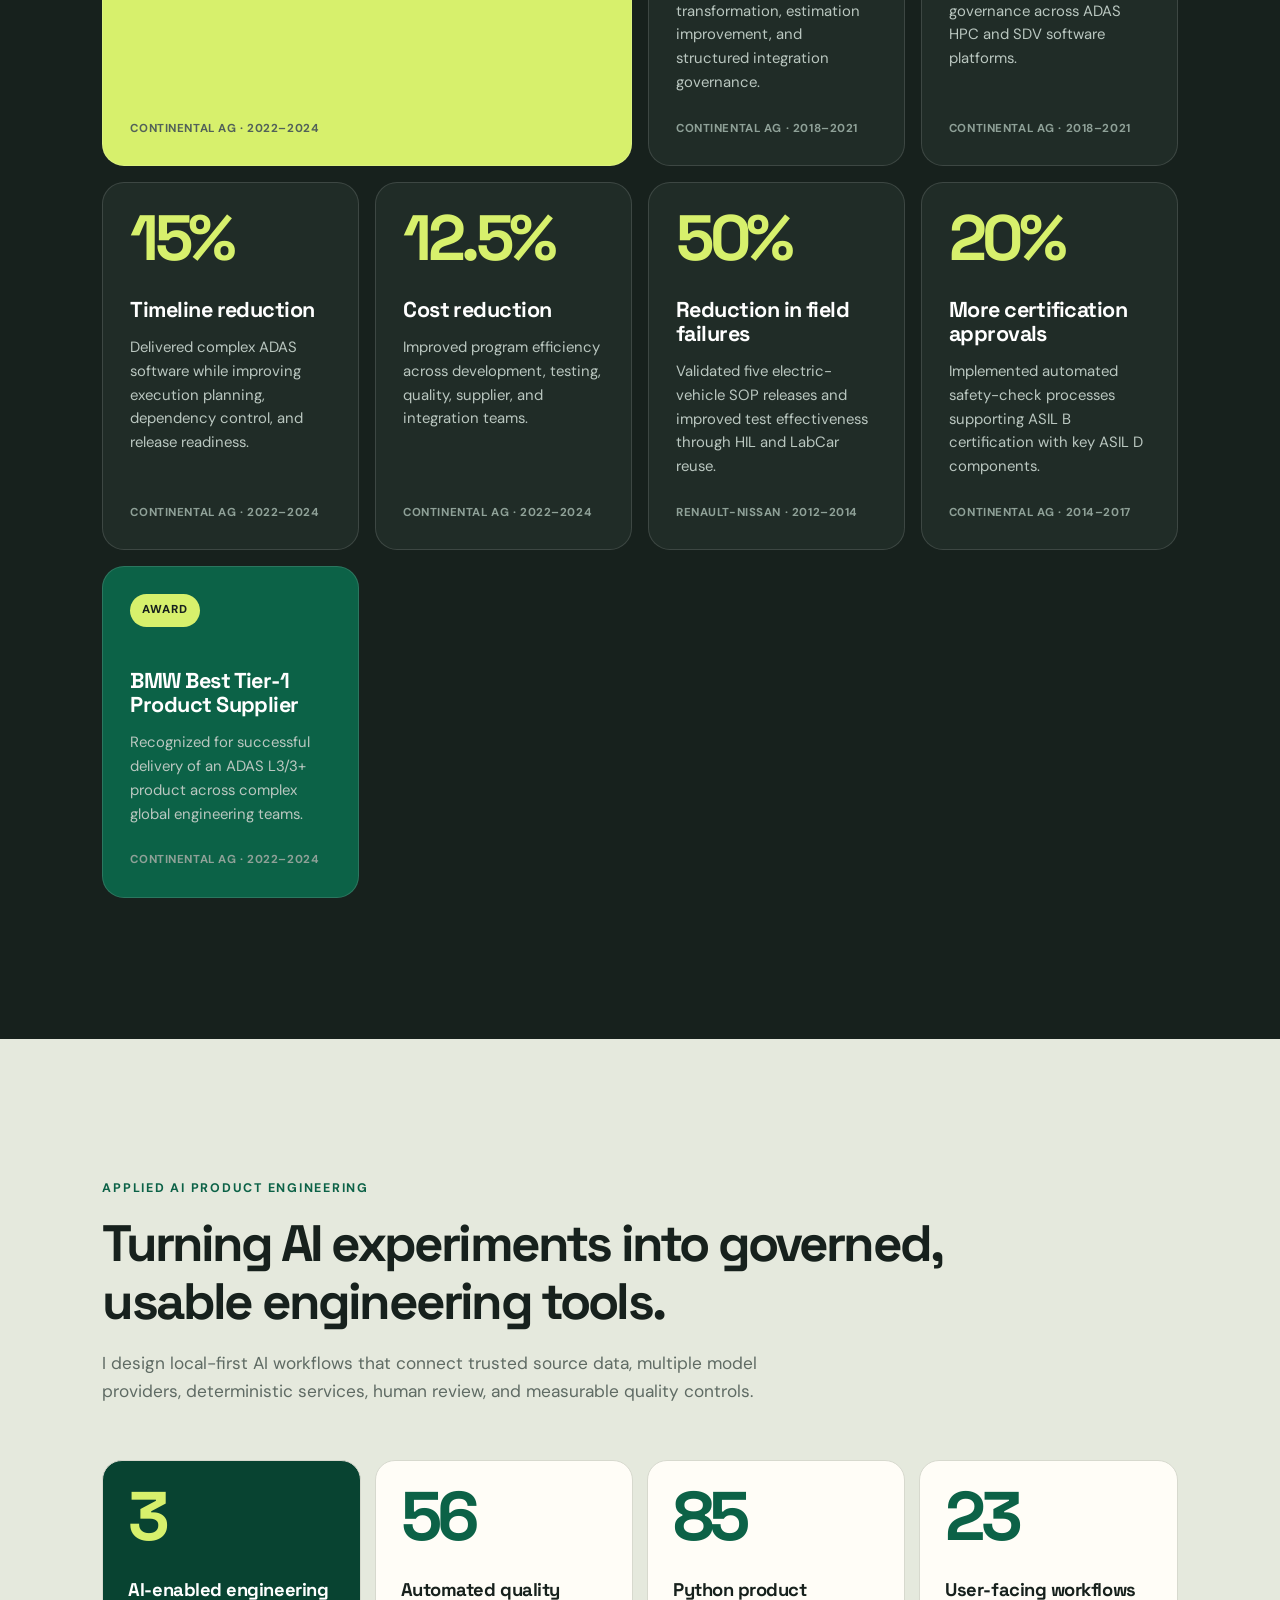
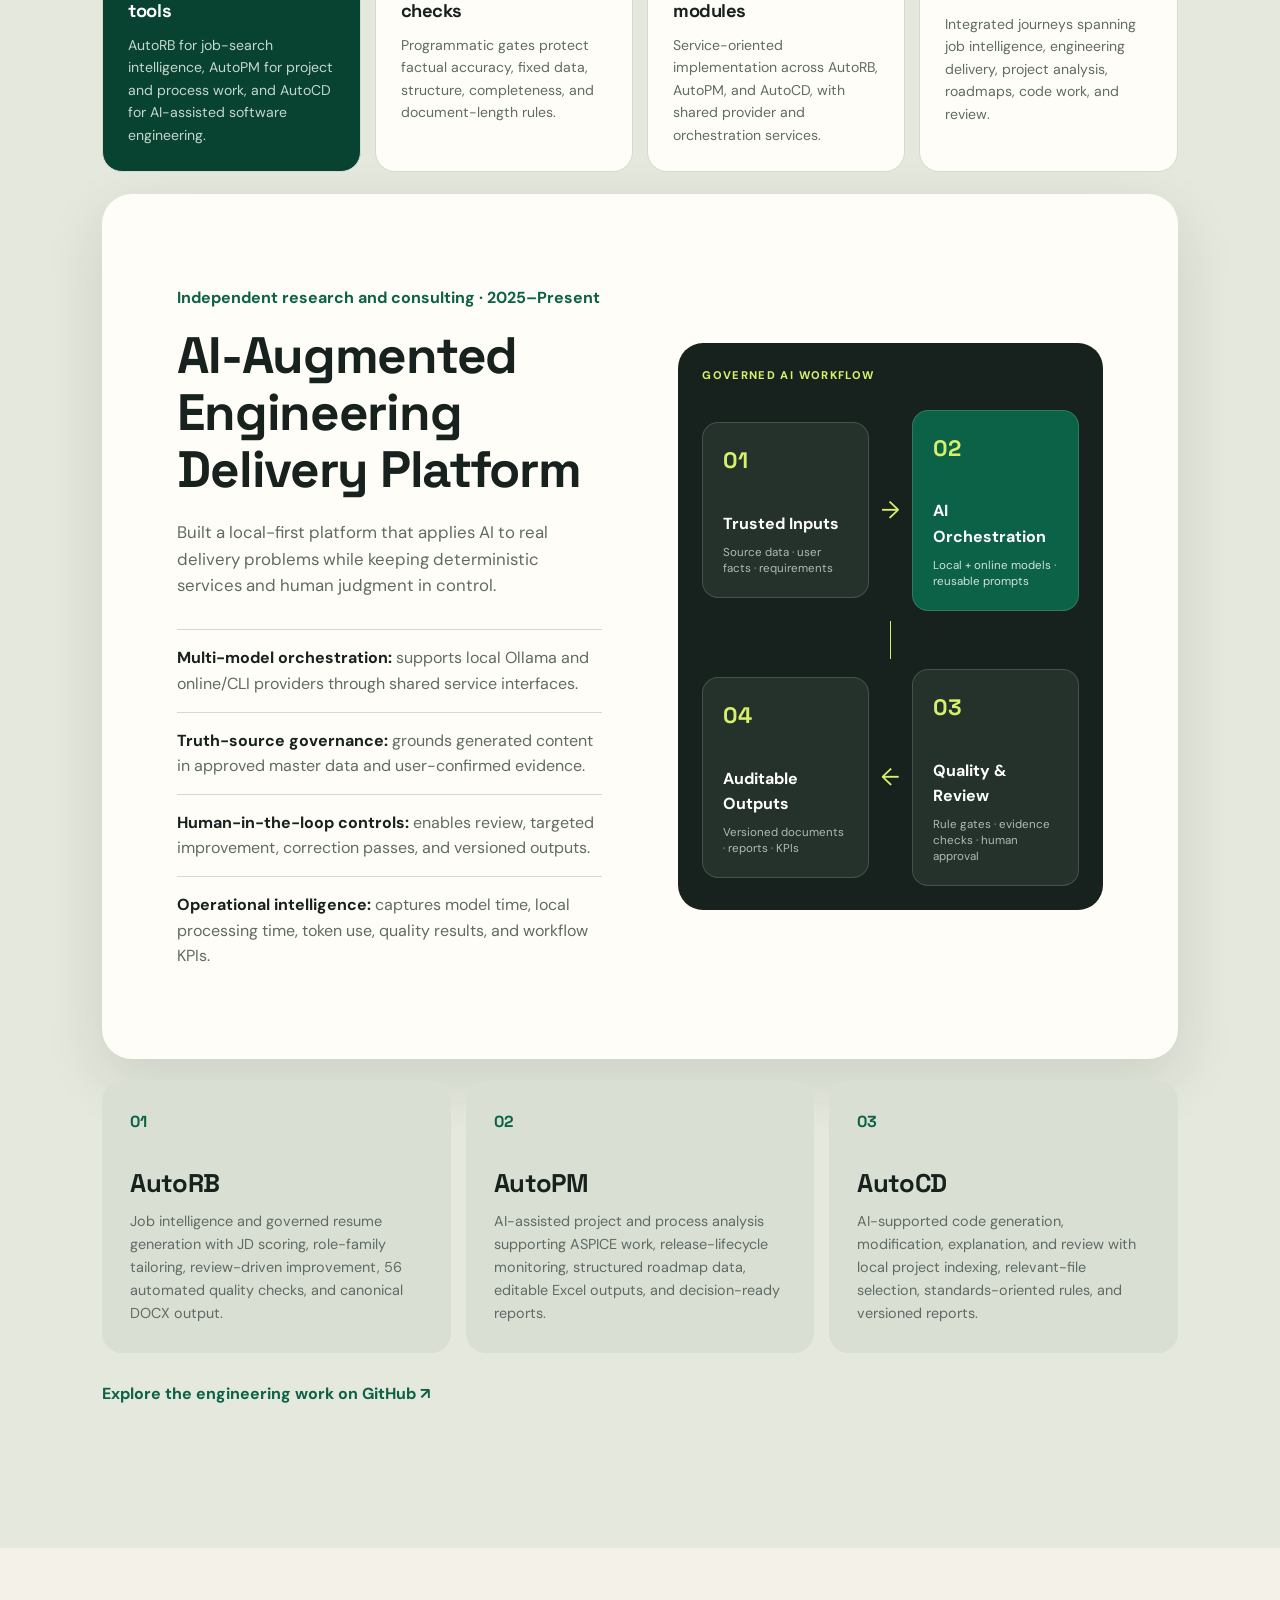
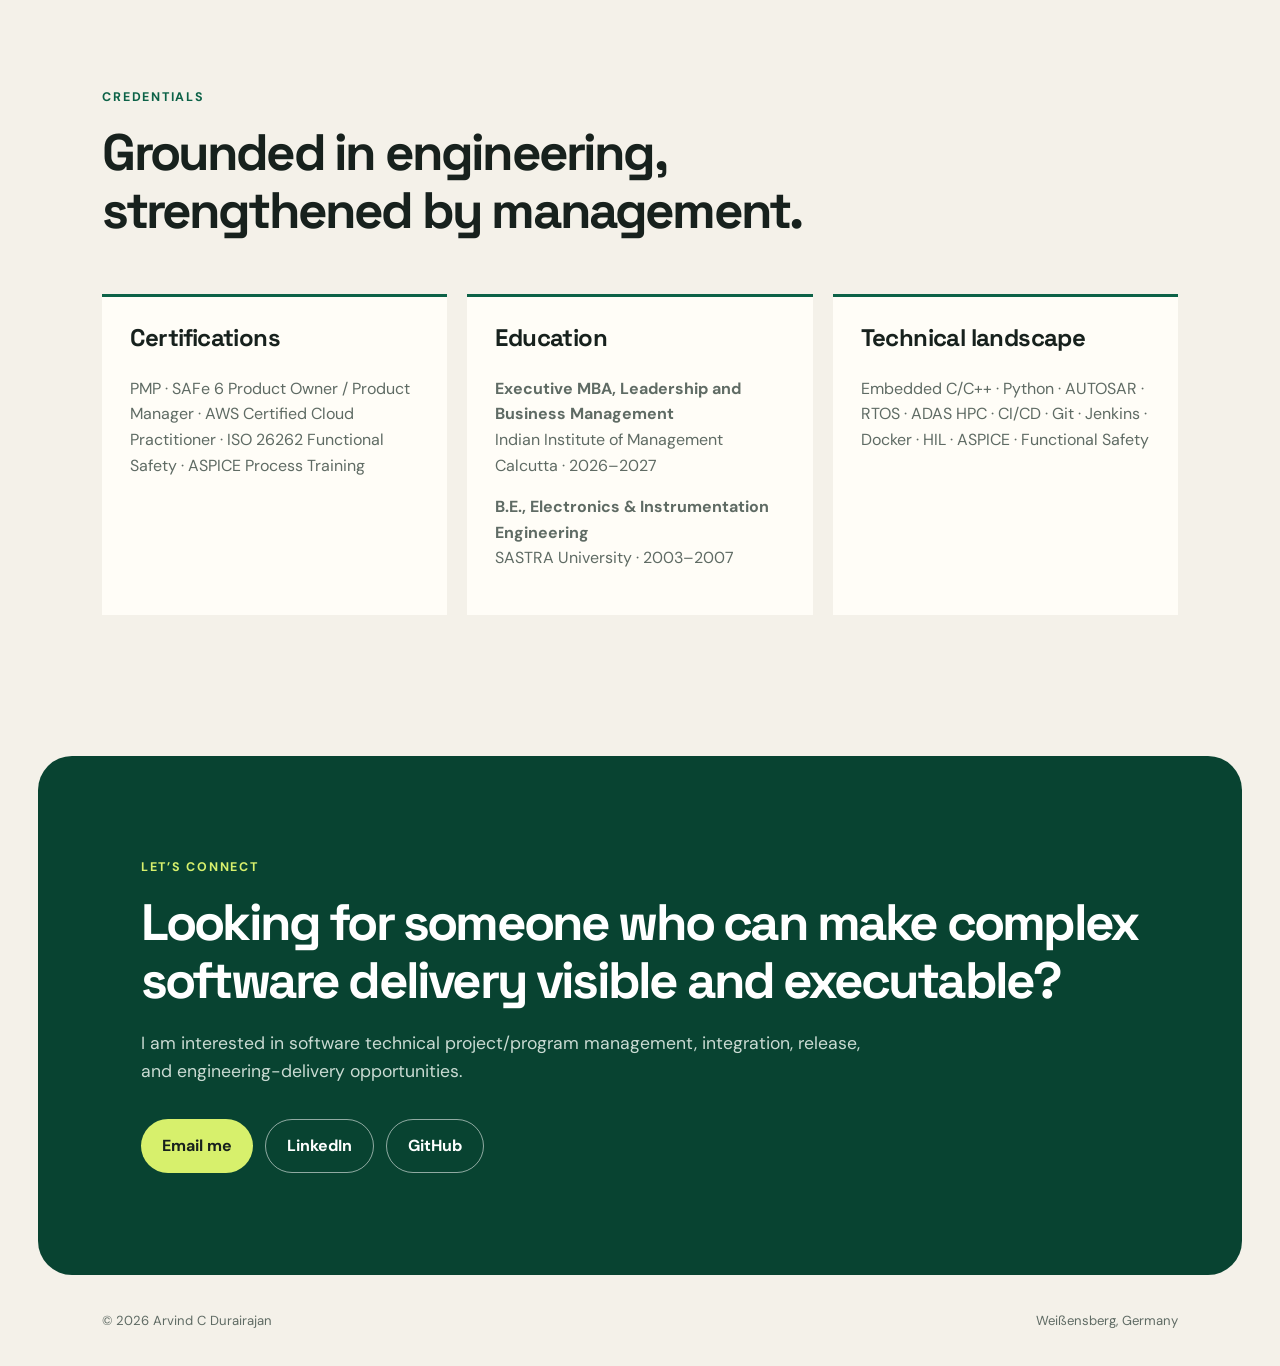
==== commit df484ad2: "Redesign hero and strengthen career experience" ====
--- a/index.html
+++ b/index.html
@@ -25,24 +25,32 @@
   <main id="top">
     <section class="hero">
       <div class="hero-copy">
-        <p class="eyebrow">Software delivery leadership · Embedded systems · Applied AI</p>
-        <h1>I turn complex engineering programs into clear, reliable delivery.</h1>
-        <p class="hero-intro">I am Arvind C Durairajan, a Software Technical Project Manager with 17+ years across embedded-software development, integration, validation, and project delivery.</p>
+        <p class="eyebrow">Embedded software leader · Technical delivery · Applied AI builder</p>
+        <h1>Engineering depth.<br><span>Delivery impact.</span></h1>
+        <p class="hero-intro">I am Arvind C Durairajan. I combine 17+ years of embedded-software engineering with technical project leadership to move complex products from architecture and integration through validation and production release.</p>
         <div class="hero-actions">
           <a class="button primary" href="#work">Explore my work</a>
-          <a class="button secondary" href="mailto:arvind.chakaravarthy@gmail.com">Start a conversation</a>
+          <a class="button secondary" href="#projects">See my AI products</a>
         </div>
         <div class="hero-meta">
           <span>Weißensberg, Germany</span>
           <span>English C2 · German B2 · Tamil Native</span>
         </div>
       </div>
-      <aside class="hero-card" aria-label="Career highlights">
-        <div class="signal"><span></span>Open to impactful technical delivery roles</div>
-        <div class="metric"><strong>17+</strong><span>Years in embedded software</span></div>
-        <div class="metric"><strong>125+</strong><span>Engineers coordinated</span></div>
-        <div class="metric"><strong>14</strong><span>Major ADAS releases delivered</span></div>
-        <div class="metric"><strong>30%</strong><span>Software delivery-time improvement</span></div>
+      <aside class="hero-profile" aria-label="Arvind C Durairajan profile">
+        <div class="profile-image-wrap">
+          <img src="assets/arvind-profile.jpeg" alt="Arvind C Durairajan">
+          <div class="profile-status"><span></span>Open to technical delivery leadership roles</div>
+        </div>
+        <div class="profile-panel">
+          <p class="profile-kicker">What I bring</p>
+          <h2>From embedded code to global delivery.</h2>
+          <div class="profile-proof">
+            <div><strong>17+</strong><span>Years across development, validation, and delivery</span></div>
+            <div><strong>125+</strong><span>Engineers coordinated across 7 ARTs</span></div>
+            <div><strong>3</strong><span>AI-enabled engineering products built</span></div>
+          </div>
+        </div>
       </aside>
     </section>
 
@@ -57,44 +65,108 @@
 
     <section class="section" id="work">
       <div class="section-heading">
-        <p class="eyebrow">Selected experience</p>
-        <h2>Engineering depth with delivery discipline.</h2>
-        <p>I work comfortably between technical teams, product stakeholders, suppliers, and leadership, keeping ownership, risks, decisions, and integration milestones visible.</p>
-      </div>
-
-      <div class="experience-grid">
-        <article class="experience featured">
-          <div class="experience-top">
-            <span>2022–2024</span>
-            <span>Continental AG · Germany</span>
-          </div>
-          <h3>Senior Software Technical Project Manager</h3>
-          <p>Managed day-to-day execution and phased integration for ADAS L3/3+ projects involving 125+ engineers across 7 Agile Release Trains.</p>
-          <ul>
-            <li>Aligned task ownership, dependencies, estimates, build and test schedules, quality gates, and backup coverage.</li>
-            <li>Coordinated 14 major releases across development, testing, quality, and supplier teams.</li>
-            <li>Reduced delivery timeline by 15% and costs by 12.5% while earning BMW's Best Tier-1 Product Supplier Award.</li>
-          </ul>
-        </article>
-
-        <article class="experience">
-          <div class="experience-top">
-            <span>2018–2021</span>
-            <span>Continental AG · Germany</span>
-          </div>
-          <h3>Software Technical Project Manager</h3>
-          <p>Coordinated embedded base-software delivery and integration across 10 Scrum teams for ADAS HPC and software-defined vehicle platforms.</p>
-          <p class="result">Result: 30% faster delivery and 95% customer acceptance.</p>
-        </article>
-
-        <article class="experience">
-          <div class="experience-top">
-            <span>2014–2017</span>
-            <span>Continental AG · Germany</span>
-          </div>
-          <h3>Product Owner / Functional Delivery Owner</h3>
-          <p>Owned functional-safety software delivery for ADAS radar and camera platforms, spanning requirements through release evidence.</p>
-          <p class="result">Result: 20% increase in certification approvals.</p>
+        <p class="eyebrow">Career experience</p>
+        <h2>Built from the code upward. Proven at delivery scale.</h2>
+        <p>My career spans hands-on embedded development, system validation, functional ownership, integration leadership, and multi-team project execution across automotive software platforms.</p>
+      </div>
+
+      <div class="career-spotlight">
+        <div class="spotlight-copy">
+          <p class="project-label">Delivery leadership at scale</p>
+          <h3>ADAS L3/3+ execution across 7 Agile Release Trains</h3>
+          <p>Converted complex product objectives into executable work packages, named ownership, integration milestones, release criteria, and decision-ready project health views.</p>
+        </div>
+        <div class="spotlight-metrics">
+          <div><strong>125+</strong><span>Engineers</span></div>
+          <div><strong>14</strong><span>Major releases</span></div>
+          <div><strong>15%</strong><span>Faster timeline</span></div>
+          <div><strong>12.5%</strong><span>Lower costs</span></div>
+        </div>
+      </div>
+
+      <div class="career-timeline">
+        <article class="career-role current">
+          <div class="career-marker"><span>01</span></div>
+          <div class="career-meta">
+            <span>01/2025–Present</span>
+            <strong>Independent · Germany</strong>
+          </div>
+          <div class="career-content">
+            <h3>AI-Augmented Software Project Management Consultant</h3>
+            <p>Designing and building local-first AI products for engineering delivery, job intelligence, project analysis, and software-development workflows.</p>
+            <div class="role-tags"><span>Python</span><span>Local LLMs</span><span>Streamlit</span><span>Quality Gates</span><span>KPI Tracking</span></div>
+            <p class="career-result">Built three governed AI-enabled engineering tools with shared services, human review, truth-source controls, and versioned outputs.</p>
+          </div>
+        </article>
+
+        <article class="career-role">
+          <div class="career-marker"><span>02</span></div>
+          <div class="career-meta">
+            <span>01/2022–12/2024</span>
+            <strong>Continental AG · Germany</strong>
+          </div>
+          <div class="career-content">
+            <h3>Senior Software Technical Project Manager</h3>
+            <p>Managed day-to-day execution and phased software integration for ADAS L3/3+ programs involving development, testing, quality, supplier, and customer teams.</p>
+            <div class="role-tags"><span>7 ARTs</span><span>125+ Engineers</span><span>ADAS L3/3+</span><span>Release Governance</span><span>JIRA</span></div>
+            <p class="career-result">Delivered 14 major releases, reduced timeline by 15% and costs by 12.5%, and earned BMW's Best Tier-1 Product Supplier Award.</p>
+          </div>
+        </article>
+
+        <article class="career-role">
+          <div class="career-marker"><span>03</span></div>
+          <div class="career-meta">
+            <span>01/2018–01/2021</span>
+            <strong>Continental AG · Germany</strong>
+          </div>
+          <div class="career-content">
+            <h3>Software Technical Project Manager</h3>
+            <p>Coordinated embedded base-software delivery and integration across 10 Scrum teams for ADAS HPC and software-defined vehicle platforms.</p>
+            <div class="role-tags"><span>AUTOSAR</span><span>Safety RTOS</span><span>BSP</span><span>CMake</span><span>Git & Jenkins</span></div>
+            <p class="career-result">Improved software delivery time by 30% and achieved a 95% customer acceptance rate.</p>
+          </div>
+        </article>
+
+        <article class="career-role">
+          <div class="career-marker"><span>04</span></div>
+          <div class="career-meta">
+            <span>04/2014–12/2017</span>
+            <strong>Continental AG · Germany</strong>
+          </div>
+          <div class="career-content">
+            <h3>Product Owner / Functional Delivery Owner</h3>
+            <p>Owned functional-safety software delivery for ADAS radar and camera platforms, coordinating requirements, architecture, implementation, testing, and release evidence.</p>
+            <div class="role-tags"><span>ISO 26262</span><span>ASIL B/D</span><span>ASPICE</span><span>Traceability</span><span>ADAS</span></div>
+            <p class="career-result">Increased certification approvals by 20% through automated safety-check processes.</p>
+          </div>
+        </article>
+
+        <article class="career-role compact-role">
+          <div class="career-marker"><span>05</span></div>
+          <div class="career-meta">
+            <span>10/2012–03/2014</span>
+            <strong>Renault-Nissan · India</strong>
+          </div>
+          <div class="career-content">
+            <h3>System Validation Leader, Electric Vehicle Systems</h3>
+            <p>Led EV system validation, HIL testing, and release coordination across five major SOP software releases.</p>
+            <div class="role-tags"><span>HIL</span><span>LabCar</span><span>EV Systems</span><span>Validation</span></div>
+            <p class="career-result">Reduced field failures by 50% and saved 15% through HIL bench and LabCar reuse.</p>
+          </div>
+        </article>
+
+        <article class="career-role compact-role">
+          <div class="career-marker"><span>06</span></div>
+          <div class="career-meta">
+            <span>10/2007–09/2012</span>
+            <strong>Robert Bosch · India</strong>
+          </div>
+          <div class="career-content">
+            <h3>Senior Software Developer / Team Lead</h3>
+            <p>Developed engine ECU and after-treatment SCR software from requirements and C implementation through integration testing and release.</p>
+            <div class="role-tags"><span>Embedded C</span><span>Engine ECU</span><span>SCR</span><span>ASPICE</span><span>CMMI-L5</span></div>
+            <p class="career-result">Established the hands-on embedded engineering foundation that informs every later delivery role.</p>
+          </div>
         </article>
       </div>
     </section>
--- a/styles.css
+++ b/styles.css
@@ -50,8 +50,8 @@
 
 .hero {
   display: grid;
-  grid-template-columns: minmax(0, 1.35fr) minmax(280px, 0.65fr);
-  gap: clamp(34px, 7vw, 100px);
+  grid-template-columns: minmax(0, 1fr) minmax(420px, .82fr);
+  gap: clamp(40px, 6vw, 90px);
   align-items: center;
   min-height: calc(100vh - 83px);
   padding: clamp(70px, 9vw, 140px) clamp(22px, 8vw, 130px);
@@ -68,7 +68,8 @@
   text-transform: uppercase;
 }
 h1, h2, h3 { margin-top: 0; font-family: "Space Grotesk", sans-serif; line-height: 1.12; }
-h1 { max-width: 850px; margin-bottom: 25px; font-size: clamp(3.2rem, 7vw, 7.3rem); letter-spacing: -0.065em; }
+h1 { max-width: 850px; margin-bottom: 25px; font-size: clamp(3.2rem, 6.5vw, 7rem); letter-spacing: -0.065em; }
+h1 span { color: var(--green); }
 h2 { margin-bottom: 20px; font-size: clamp(2.35rem, 4vw, 4.6rem); letter-spacing: -0.055em; }
 h3 { font-size: 1.5rem; letter-spacing: -0.025em; }
 .hero-intro { max-width: 740px; margin: 0; color: var(--muted); font-size: clamp(1.05rem, 1.7vw, 1.35rem); }
@@ -79,13 +80,19 @@
 .secondary { border: 1px solid var(--ink); }
 .hero-meta { display: flex; flex-wrap: wrap; gap: 10px 25px; margin-top: 42px; color: var(--muted); font-size: 0.9rem; }
 
-.hero-card { padding: 30px; border: 1px solid rgba(23,33,29,.12); border-radius: 30px; background: rgba(255,253,247,.8); box-shadow: var(--shadow); }
-.signal { display: flex; align-items: center; gap: 9px; padding-bottom: 20px; color: var(--green); border-bottom: 1px solid var(--line); font-size: .83rem; font-weight: 700; }
-.signal span { width: 9px; height: 9px; border-radius: 50%; background: #50b981; box-shadow: 0 0 0 6px rgba(80,185,129,.14); }
-.metric { display: grid; grid-template-columns: 96px 1fr; align-items: center; gap: 14px; padding: 20px 0; border-bottom: 1px solid var(--line); }
-.metric:last-child { border-bottom: 0; padding-bottom: 0; }
-.metric strong { font-family: "Space Grotesk", sans-serif; font-size: 2.15rem; letter-spacing: -.05em; }
-.metric span { color: var(--muted); font-size: .92rem; }
+.hero-profile { position: relative; }
+.profile-image-wrap { position: relative; width: min(100%, 520px); margin-left: auto; }
+.profile-image-wrap::before { content: ""; position: absolute; inset: -18px 22px 22px -18px; z-index: 0; border-radius: 34px; background: var(--lime); transform: rotate(-3deg); }
+.profile-image-wrap img { position: relative; z-index: 1; display: block; width: 100%; aspect-ratio: 1 / 1.03; object-fit: cover; object-position: center 25%; border-radius: 30px; filter: saturate(.8) contrast(1.04); box-shadow: var(--shadow); }
+.profile-status { position: absolute; z-index: 2; right: -15px; bottom: 22px; display: flex; align-items: center; gap: 8px; max-width: 250px; padding: 12px 16px; border-radius: 999px; background: var(--card); box-shadow: 0 12px 30px rgba(23,33,29,.18); color: var(--green); font-size: .72rem; font-weight: 800; }
+.profile-status span { width: 8px; height: 8px; border-radius: 50%; background: #50b981; box-shadow: 0 0 0 5px rgba(80,185,129,.16); }
+.profile-panel { position: relative; z-index: 3; width: 88%; margin: -48px 0 0 auto; padding: 25px; border-radius: 22px; background: var(--green-dark); color: white; box-shadow: var(--shadow); }
+.profile-kicker { margin: 0 0 8px; color: var(--lime); font-size: .7rem; font-weight: 800; letter-spacing: .12em; text-transform: uppercase; }
+.profile-panel h2 { margin-bottom: 20px; font-size: 1.65rem; letter-spacing: -.035em; }
+.profile-proof { display: grid; grid-template-columns: repeat(3, 1fr); gap: 12px; }
+.profile-proof strong, .profile-proof span { display: block; }
+.profile-proof strong { color: var(--lime); font-family: "Space Grotesk", sans-serif; font-size: 1.7rem; }
+.profile-proof span { color: #c1d3ca; font-size: .65rem; line-height: 1.35; }
 
 .capability-strip { display: flex; gap: 34px; overflow: hidden; padding: 17px 0; background: var(--ink); color: white; font-size: .77rem; font-weight: 700; letter-spacing: .08em; text-transform: uppercase; white-space: nowrap; }
 .capability-strip span::before { content: "✦"; margin: 0 34px 0 0; color: var(--lime); }
@@ -93,17 +100,28 @@
 .section { padding: clamp(85px, 11vw, 160px) clamp(22px, 8vw, 130px); }
 .section-heading { max-width: 850px; margin-bottom: 55px; }
 .section-heading > p:last-child { max-width: 690px; color: var(--muted); font-size: 1.08rem; }
-.experience-grid { display: grid; grid-template-columns: 1.15fr .85fr; gap: 22px; }
-.experience { padding: 31px; border: 1px solid var(--line); border-radius: 24px; background: var(--card); }
-.experience.featured { grid-row: span 2; padding: clamp(32px, 5vw, 55px); background: var(--green-dark); color: white; }
-.experience-top { display: flex; justify-content: space-between; gap: 20px; margin-bottom: 50px; color: var(--muted); font-size: .78rem; font-weight: 700; letter-spacing: .05em; text-transform: uppercase; }
-.featured .experience-top { color: #a8c5b8; }
-.featured h3 { font-size: clamp(2rem, 3vw, 3.2rem); }
-.experience p { color: var(--muted); }
-.featured p, .featured li { color: #d5e3dc; }
-.experience ul, .project-card ul { padding-left: 20px; }
-.experience li, .project-card li { margin-bottom: 13px; }
-.result { margin: 35px 0 0; padding-top: 20px; border-top: 1px solid var(--line); font-weight: 700; }
+.career-spotlight { display: grid; grid-template-columns: 1fr 1fr; gap: 40px; align-items: end; margin-bottom: 22px; padding: clamp(32px, 5vw, 60px); border-radius: 28px; background: var(--green-dark); color: white; }
+.spotlight-copy h3 { max-width: 720px; margin-bottom: 18px; font-size: clamp(2rem, 4vw, 4rem); }
+.spotlight-copy > p:last-child { max-width: 670px; color: #c7d8d0; }
+.spotlight-metrics { display: grid; grid-template-columns: repeat(2, 1fr); border: 1px solid rgba(255,255,255,.14); border-radius: 20px; overflow: hidden; }
+.spotlight-metrics div { padding: 25px; border-right: 1px solid rgba(255,255,255,.14); border-bottom: 1px solid rgba(255,255,255,.14); }
+.spotlight-metrics div:nth-child(2n) { border-right: 0; }
+.spotlight-metrics div:nth-last-child(-n+2) { border-bottom: 0; }
+.spotlight-metrics strong, .spotlight-metrics span { display: block; }
+.spotlight-metrics strong { color: var(--lime); font-family: "Space Grotesk", sans-serif; font-size: 2.8rem; letter-spacing: -.06em; }
+.spotlight-metrics span { color: #c7d8d0; font-size: .75rem; }
+.career-timeline { border-top: 1px solid var(--line); }
+.career-role { display: grid; grid-template-columns: 70px minmax(170px, .35fr) 1fr; gap: 25px; padding: 42px 0; border-bottom: 1px solid var(--line); }
+.career-marker span { display: grid; place-items: center; width: 42px; height: 42px; border-radius: 50%; border: 1px solid var(--line); color: var(--green); font-family: "Space Grotesk", sans-serif; font-size: .8rem; font-weight: 700; }
+.career-role.current .career-marker span { border-color: var(--green); background: var(--green); color: white; }
+.career-meta span, .career-meta strong { display: block; }
+.career-meta span { margin-bottom: 8px; color: var(--green); font-size: .75rem; font-weight: 800; letter-spacing: .06em; text-transform: uppercase; }
+.career-meta strong { font-size: .83rem; }
+.career-content h3 { margin-bottom: 12px; font-size: clamp(1.6rem, 2.5vw, 2.5rem); }
+.career-content > p { max-width: 850px; color: var(--muted); }
+.role-tags { display: flex; flex-wrap: wrap; gap: 7px; margin: 20px 0; }
+.role-tags span { padding: 6px 10px; border-radius: 999px; background: #e3e6dc; color: var(--green-dark); font-size: .7rem; font-weight: 700; }
+.career-content .career-result { margin: 20px 0 0; padding-left: 16px; border-left: 3px solid var(--green); color: var(--ink); font-weight: 700; }
 
 .achievements-section {
   background: var(--ink);
@@ -215,9 +233,12 @@
 
 @media (max-width: 900px) {
   nav a:not(.nav-contact) { display: none; }
-  .hero, .experience-grid, .credentials-grid, .achievements-grid, .ai-impact-grid, .ai-system-card, .ai-capability-grid { grid-template-columns: 1fr; }
+  .hero, .credentials-grid, .achievements-grid, .ai-impact-grid, .ai-system-card, .ai-capability-grid, .career-spotlight { grid-template-columns: 1fr; }
   .hero { min-height: auto; }
-  .experience.featured { grid-row: auto; }
+  .hero-profile { max-width: 580px; }
+  .profile-image-wrap { margin: 0; }
+  .career-role { grid-template-columns: 55px 1fr; }
+  .career-content { grid-column: 2; }
   .achievement-card.standout { grid-column: auto; }
   .visual-node { min-height: 140px; padding: 15px; }
 }
@@ -225,8 +246,12 @@
   h1 { font-size: 3.2rem; }
   .site-header { padding: 14px 18px; }
   .hero, .section { padding-left: 18px; padding-right: 18px; }
-  .hero-card, .experience, .project-card { border-radius: 20px; }
-  .metric { grid-template-columns: 80px 1fr; }
-  .experience-top, footer { flex-direction: column; }
+  .profile-panel { width: 96%; margin-top: -25px; }
+  .profile-proof { grid-template-columns: 1fr; }
+  .profile-proof div { display: grid; grid-template-columns: 65px 1fr; align-items: center; }
+  .career-role { grid-template-columns: 45px 1fr; gap: 12px; padding: 32px 0; }
+  .career-content { grid-column: 1 / -1; padding-left: 57px; }
+  .spotlight-metrics { grid-template-columns: 1fr 1fr; }
+  footer { flex-direction: column; }
   .contact-section { margin: 0 8px; padding: 45px 24px; }
 }
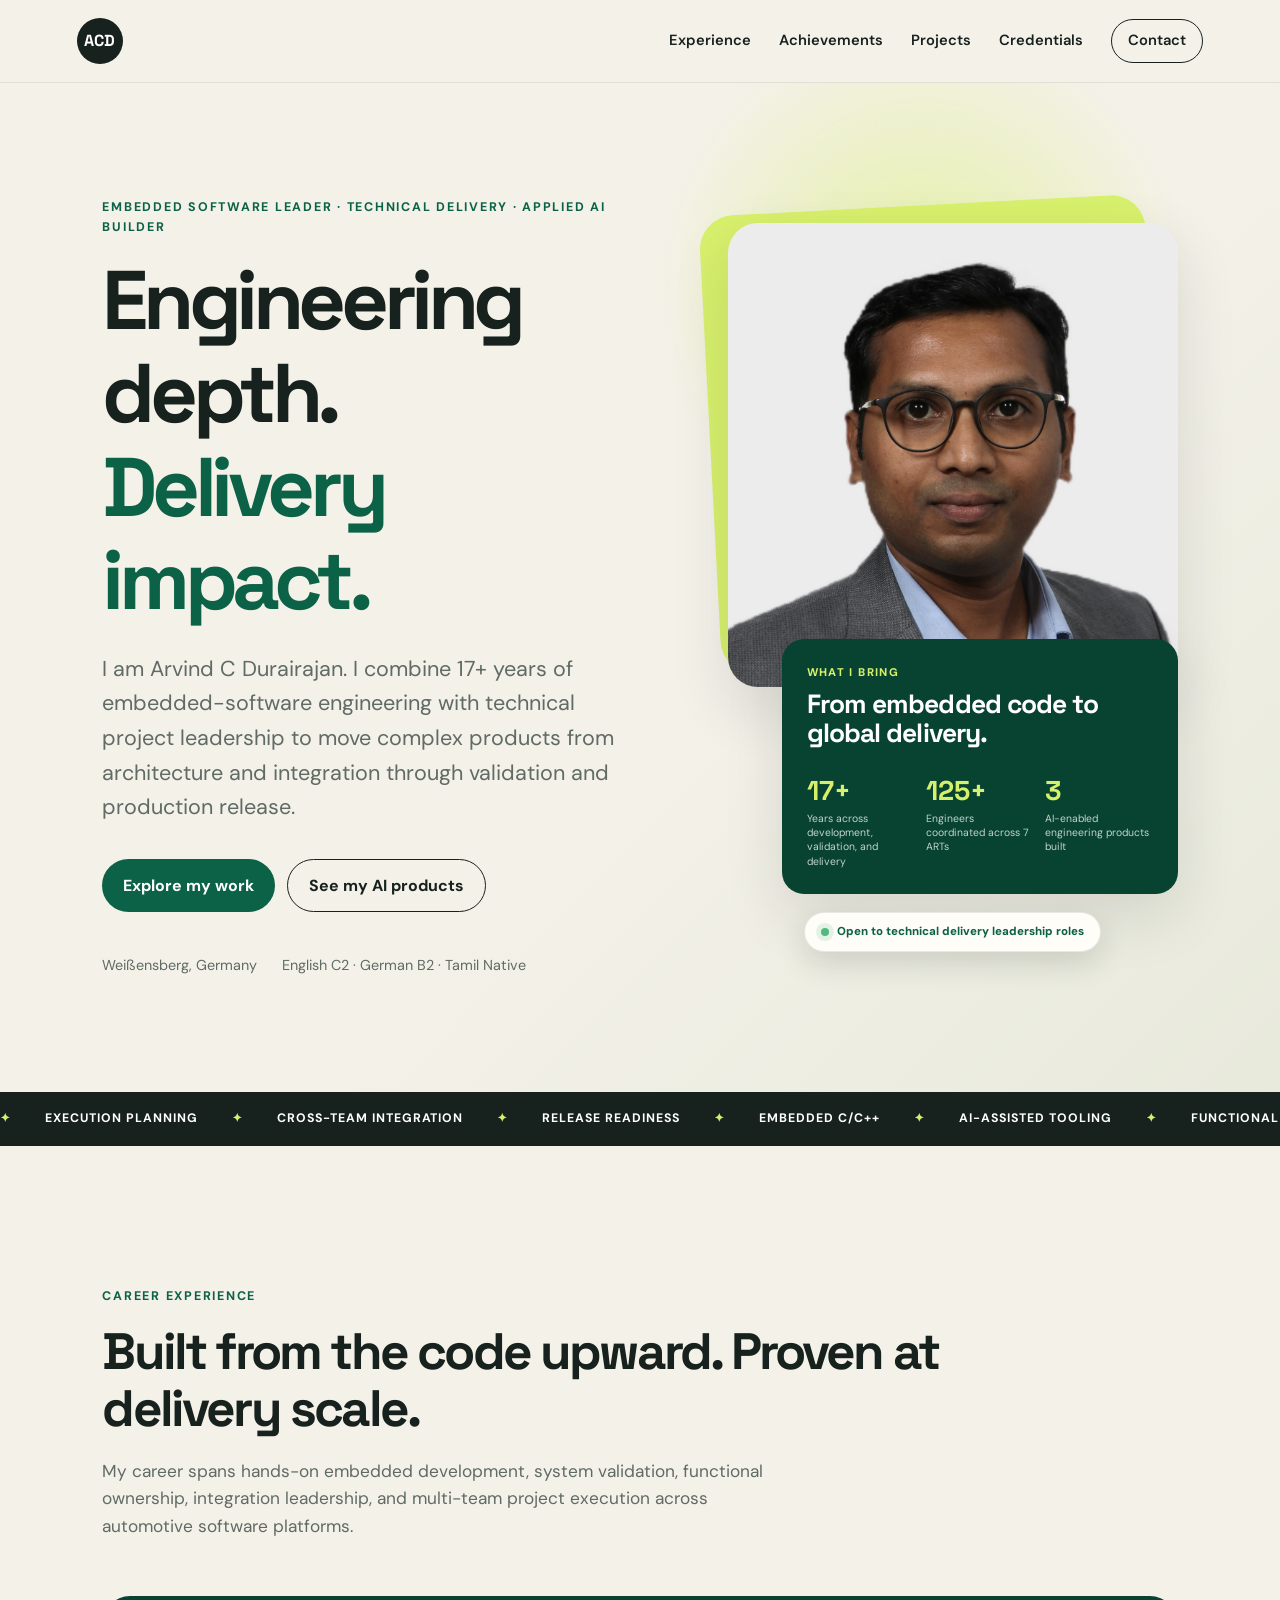
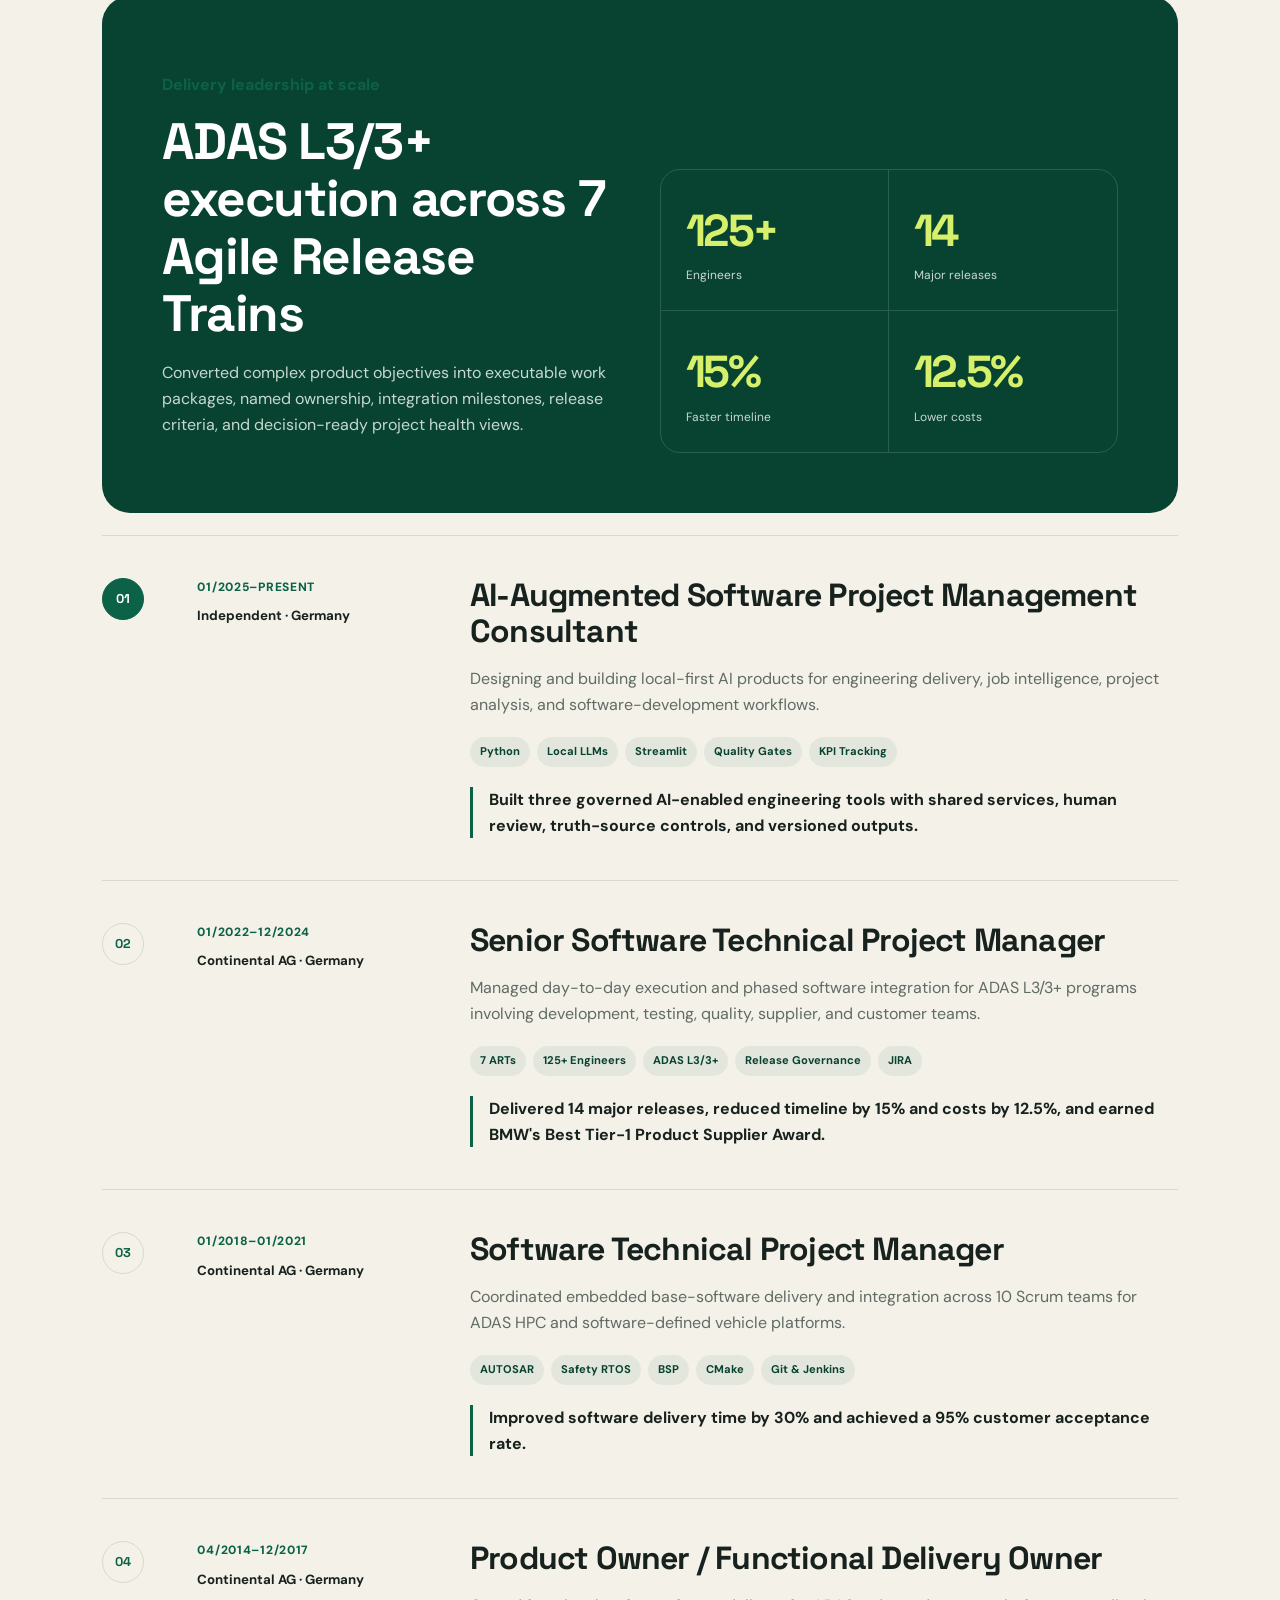
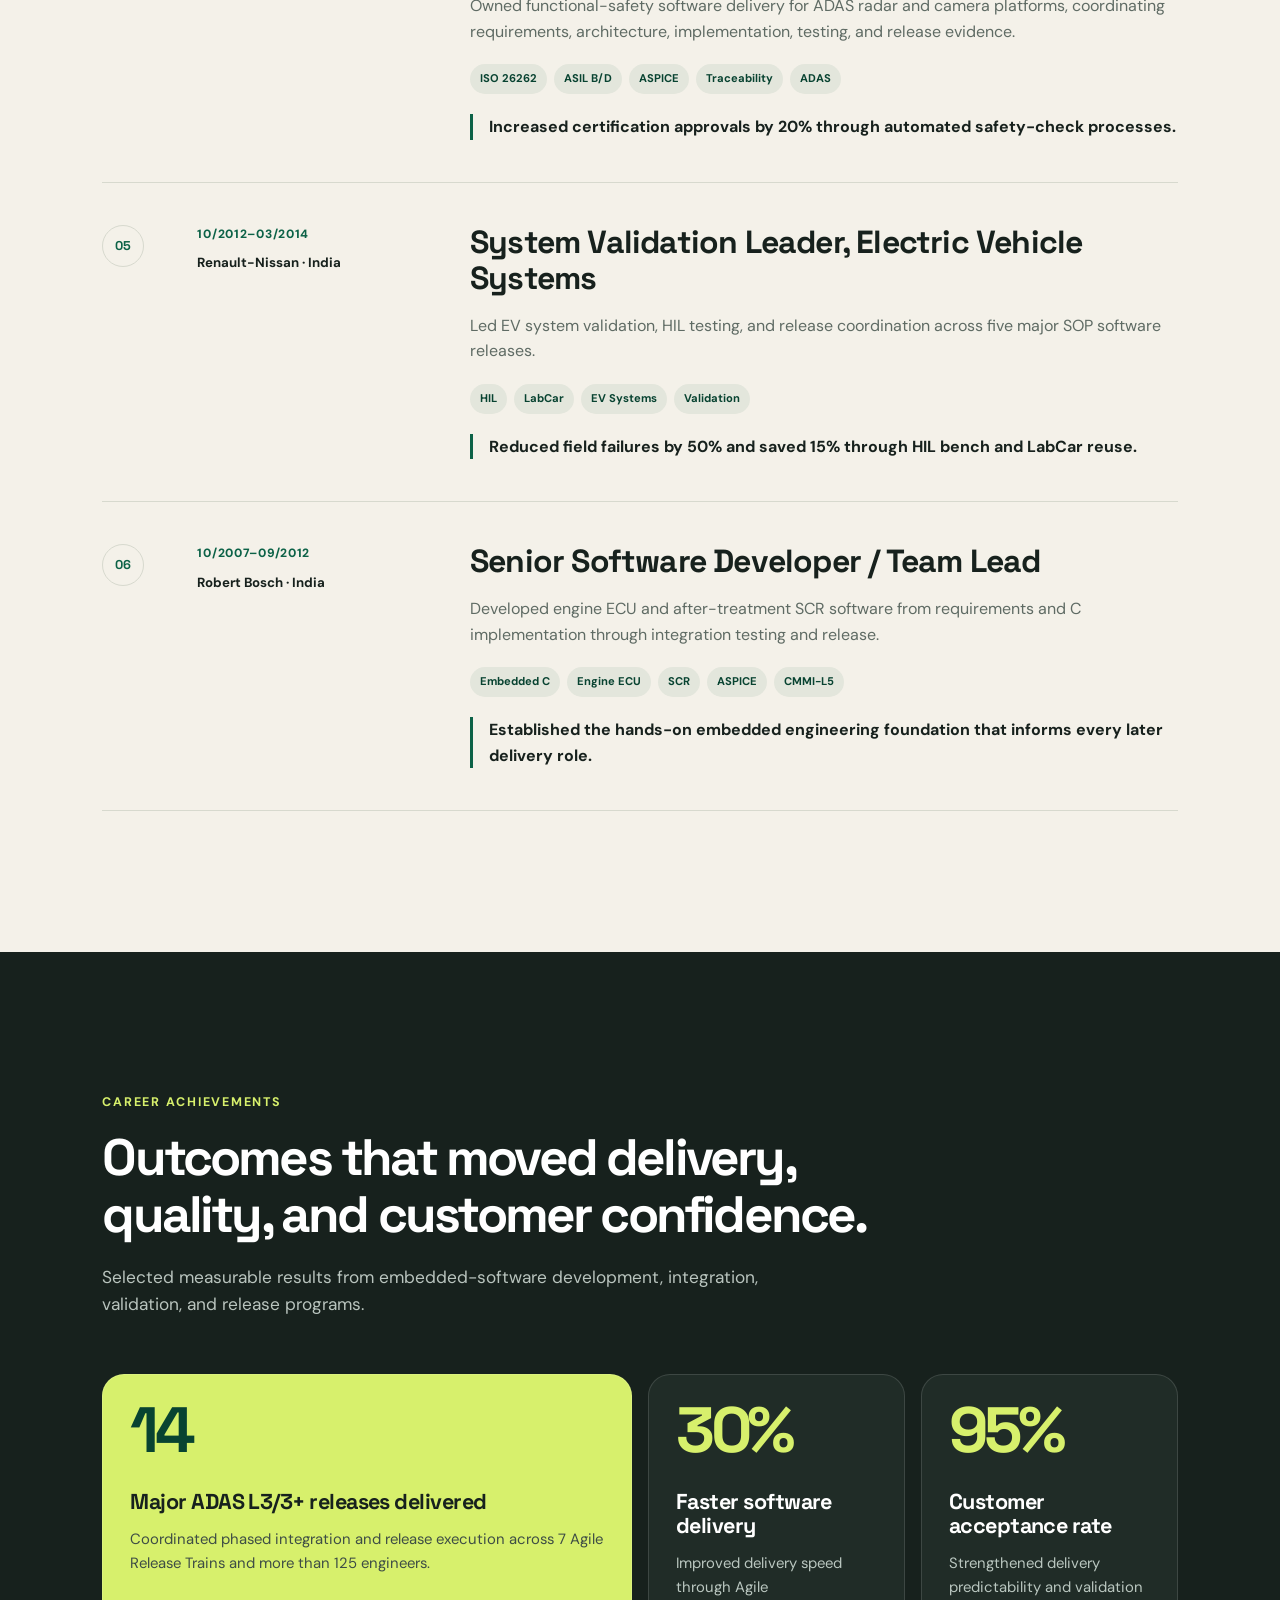
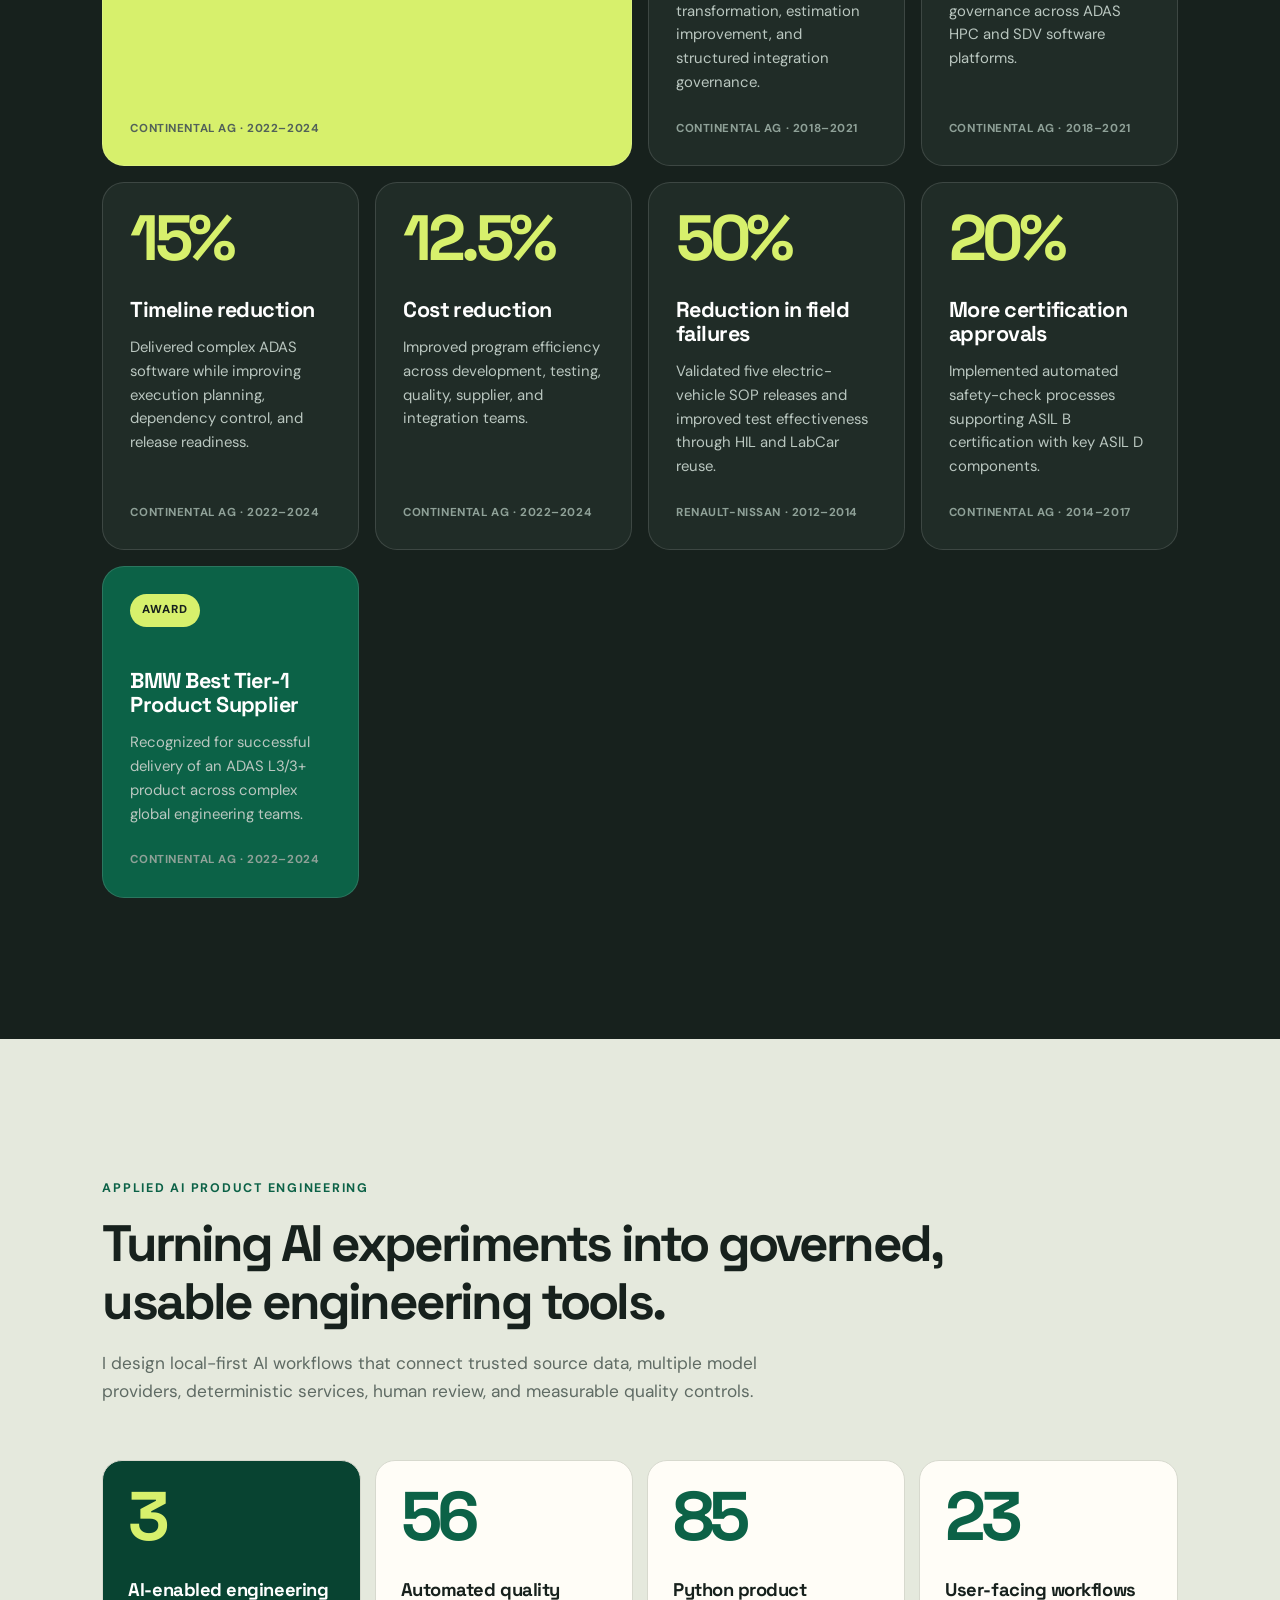
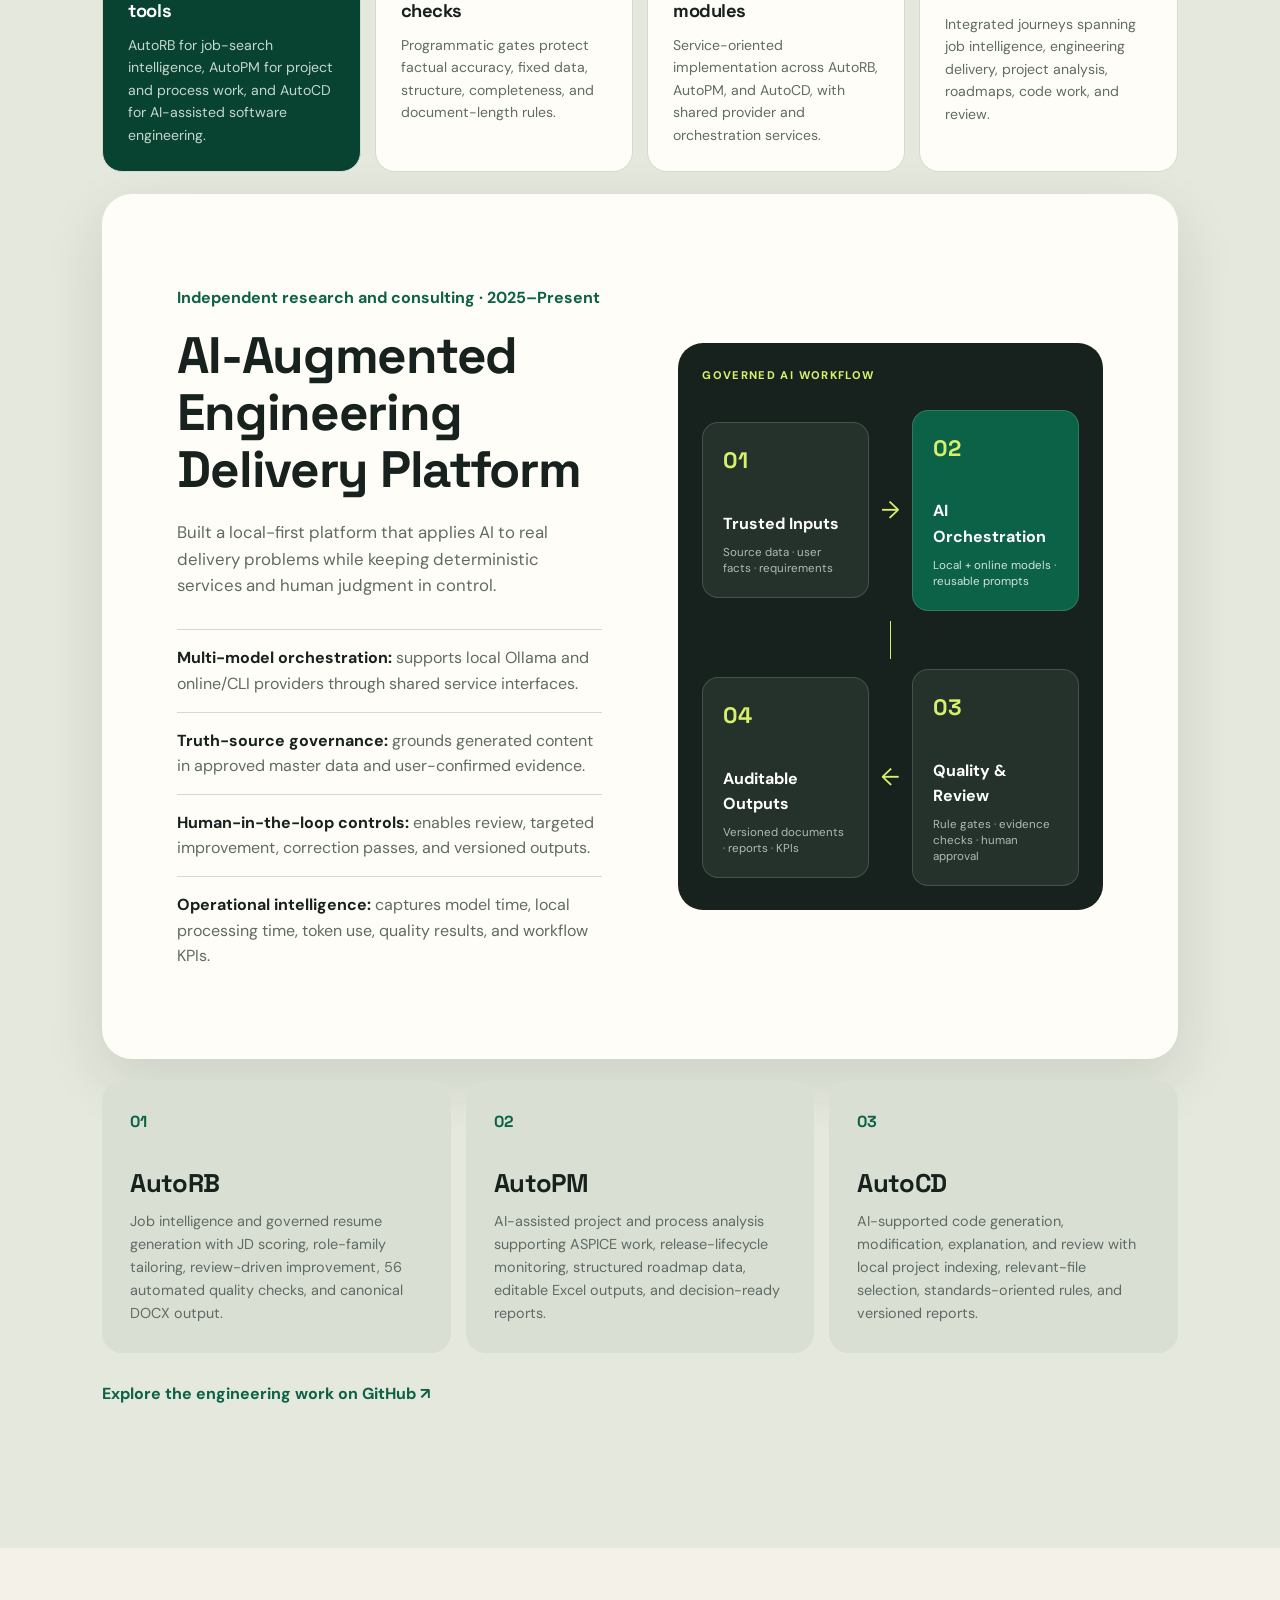
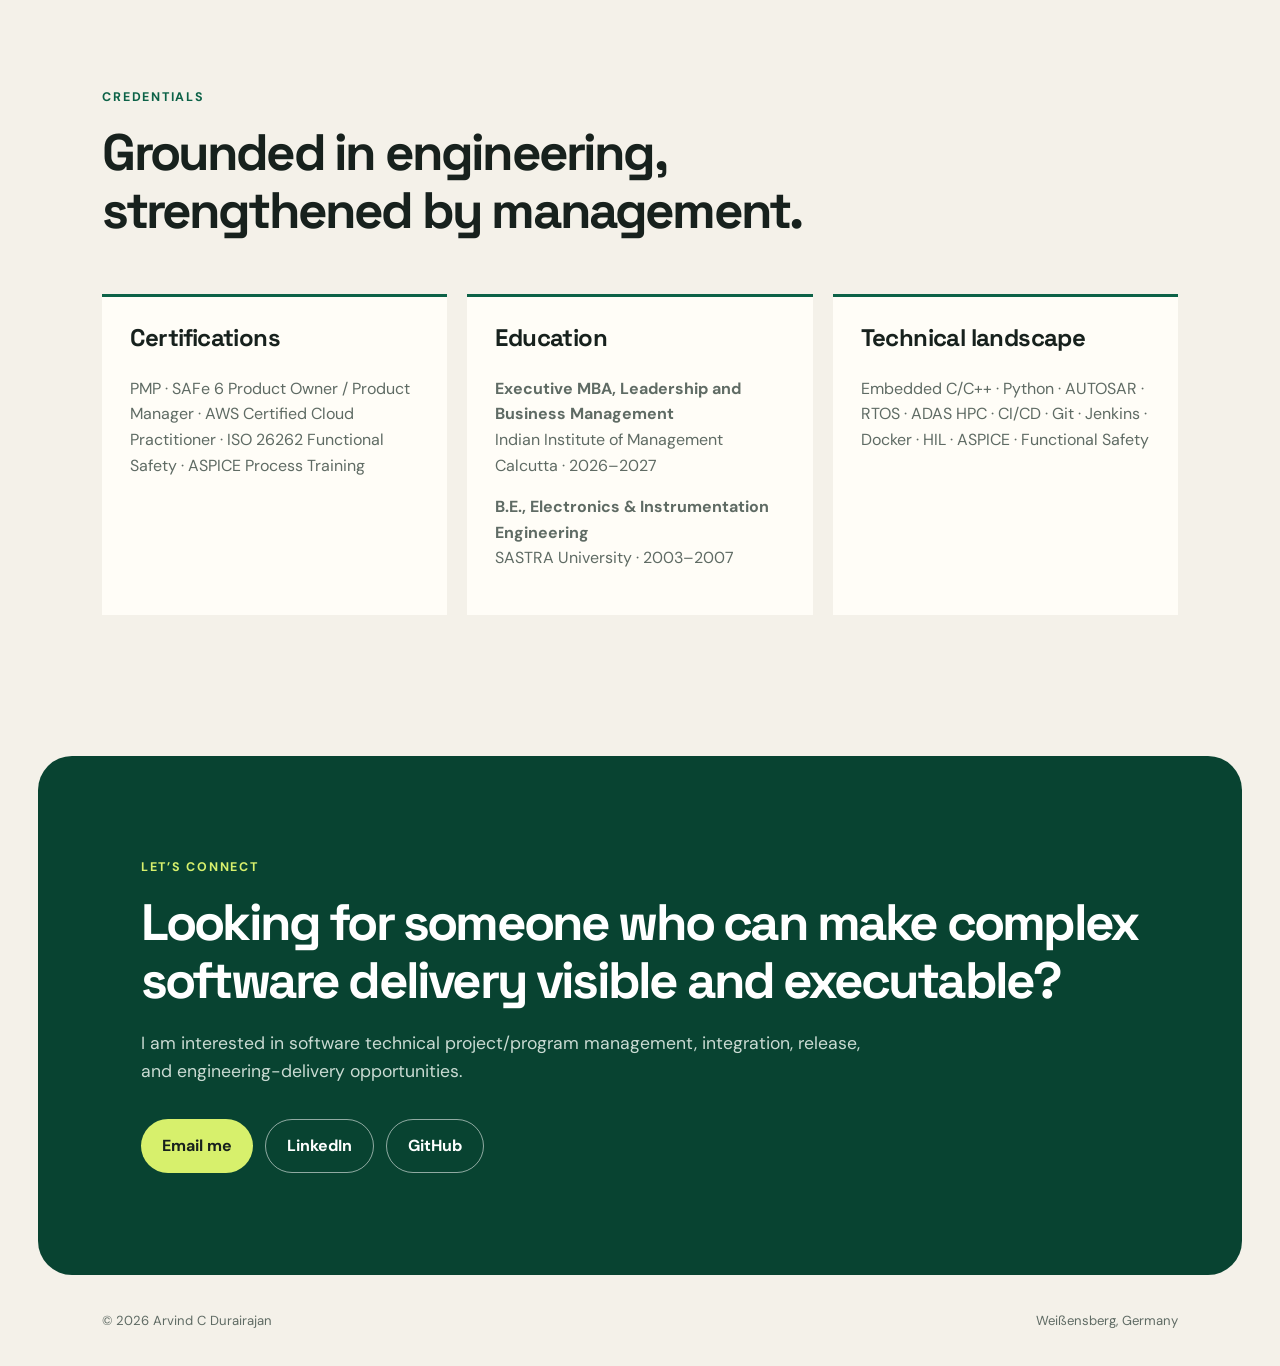
==== commit b14fce61: "Move availability badge below profile panel" ====
--- a/index.html
+++ b/index.html
@@ -40,7 +40,6 @@
       <aside class="hero-profile" aria-label="Arvind C Durairajan profile">
         <div class="profile-image-wrap">
           <img src="assets/arvind-profile.jpeg" alt="Arvind C Durairajan">
-          <div class="profile-status"><span></span>Open to technical delivery leadership roles</div>
         </div>
         <div class="profile-panel">
           <p class="profile-kicker">What I bring</p>
@@ -51,6 +50,7 @@
             <div><strong>3</strong><span>AI-enabled engineering products built</span></div>
           </div>
         </div>
+        <div class="profile-status"><span></span>Open to technical delivery leadership roles</div>
       </aside>
     </section>
 
--- a/styles.css
+++ b/styles.css
@@ -84,7 +84,7 @@
 .profile-image-wrap { position: relative; width: min(100%, 520px); margin-left: auto; }
 .profile-image-wrap::before { content: ""; position: absolute; inset: -18px 22px 22px -18px; z-index: 0; border-radius: 34px; background: var(--lime); transform: rotate(-3deg); }
 .profile-image-wrap img { position: relative; z-index: 1; display: block; width: 100%; aspect-ratio: 1 / 1.03; object-fit: cover; object-position: center 25%; border-radius: 30px; filter: saturate(.8) contrast(1.04); box-shadow: var(--shadow); }
-.profile-status { position: absolute; z-index: 2; right: -15px; bottom: 22px; display: flex; align-items: center; gap: 8px; max-width: 250px; padding: 12px 16px; border-radius: 999px; background: var(--card); box-shadow: 0 12px 30px rgba(23,33,29,.18); color: var(--green); font-size: .72rem; font-weight: 800; }
+.profile-status { position: relative; z-index: 4; display: flex; align-items: center; gap: 8px; width: max-content; max-width: calc(100% - 36px); margin: 18px auto 0; padding: 12px 16px; border: 1px solid rgba(23,33,29,.1); border-radius: 999px; background: var(--card); box-shadow: 0 12px 30px rgba(23,33,29,.14); color: var(--green); font-size: .72rem; font-weight: 800; line-height: 1.25; }
 .profile-status span { width: 8px; height: 8px; border-radius: 50%; background: #50b981; box-shadow: 0 0 0 5px rgba(80,185,129,.16); }
 .profile-panel { position: relative; z-index: 3; width: 88%; margin: -48px 0 0 auto; padding: 25px; border-radius: 22px; background: var(--green-dark); color: white; box-shadow: var(--shadow); }
 .profile-kicker { margin: 0 0 8px; color: var(--lime); font-size: .7rem; font-weight: 800; letter-spacing: .12em; text-transform: uppercase; }
@@ -247,6 +247,7 @@
   .site-header { padding: 14px 18px; }
   .hero, .section { padding-left: 18px; padding-right: 18px; }
   .profile-panel { width: 96%; margin-top: -25px; }
+  .profile-status { max-width: calc(100% - 28px); font-size: .66rem; }
   .profile-proof { grid-template-columns: 1fr; }
   .profile-proof div { display: grid; grid-template-columns: 65px 1fr; align-items: center; }
   .career-role { grid-template-columns: 45px 1fr; gap: 12px; padding: 32px 0; }
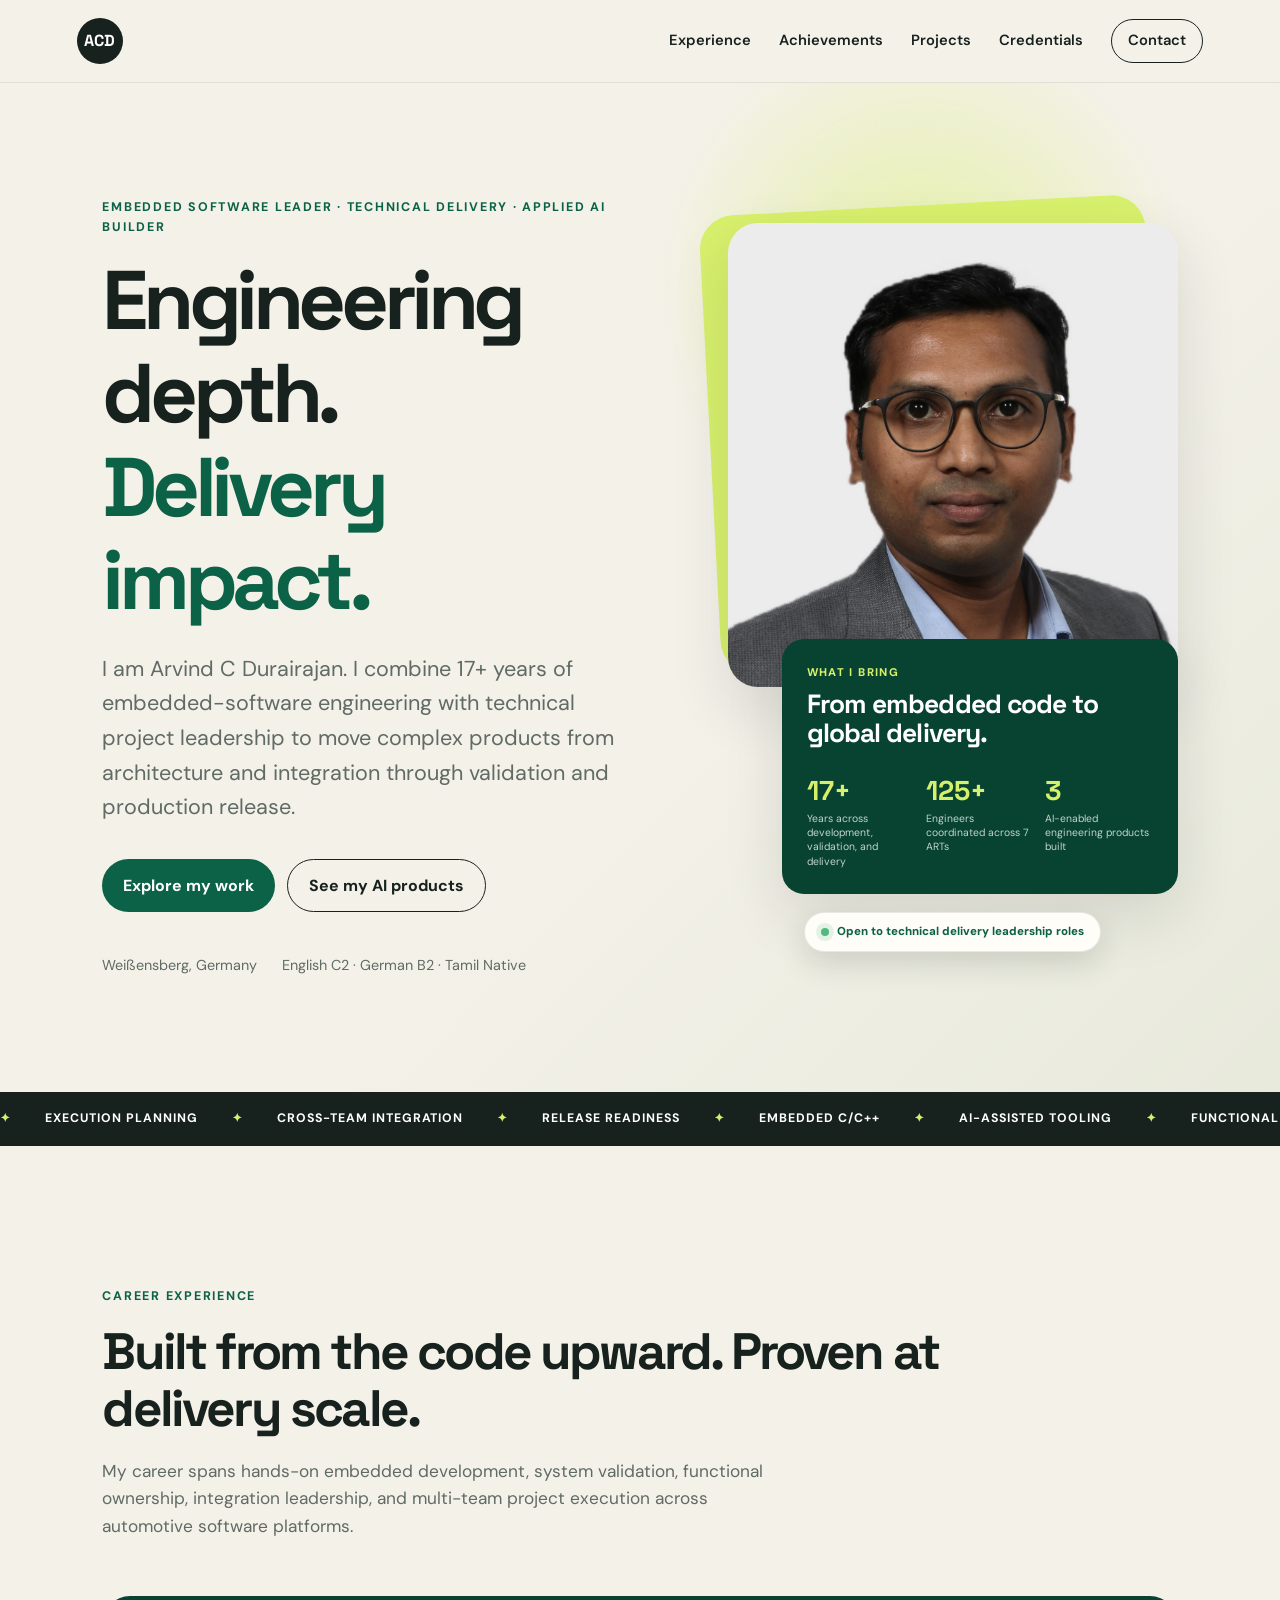
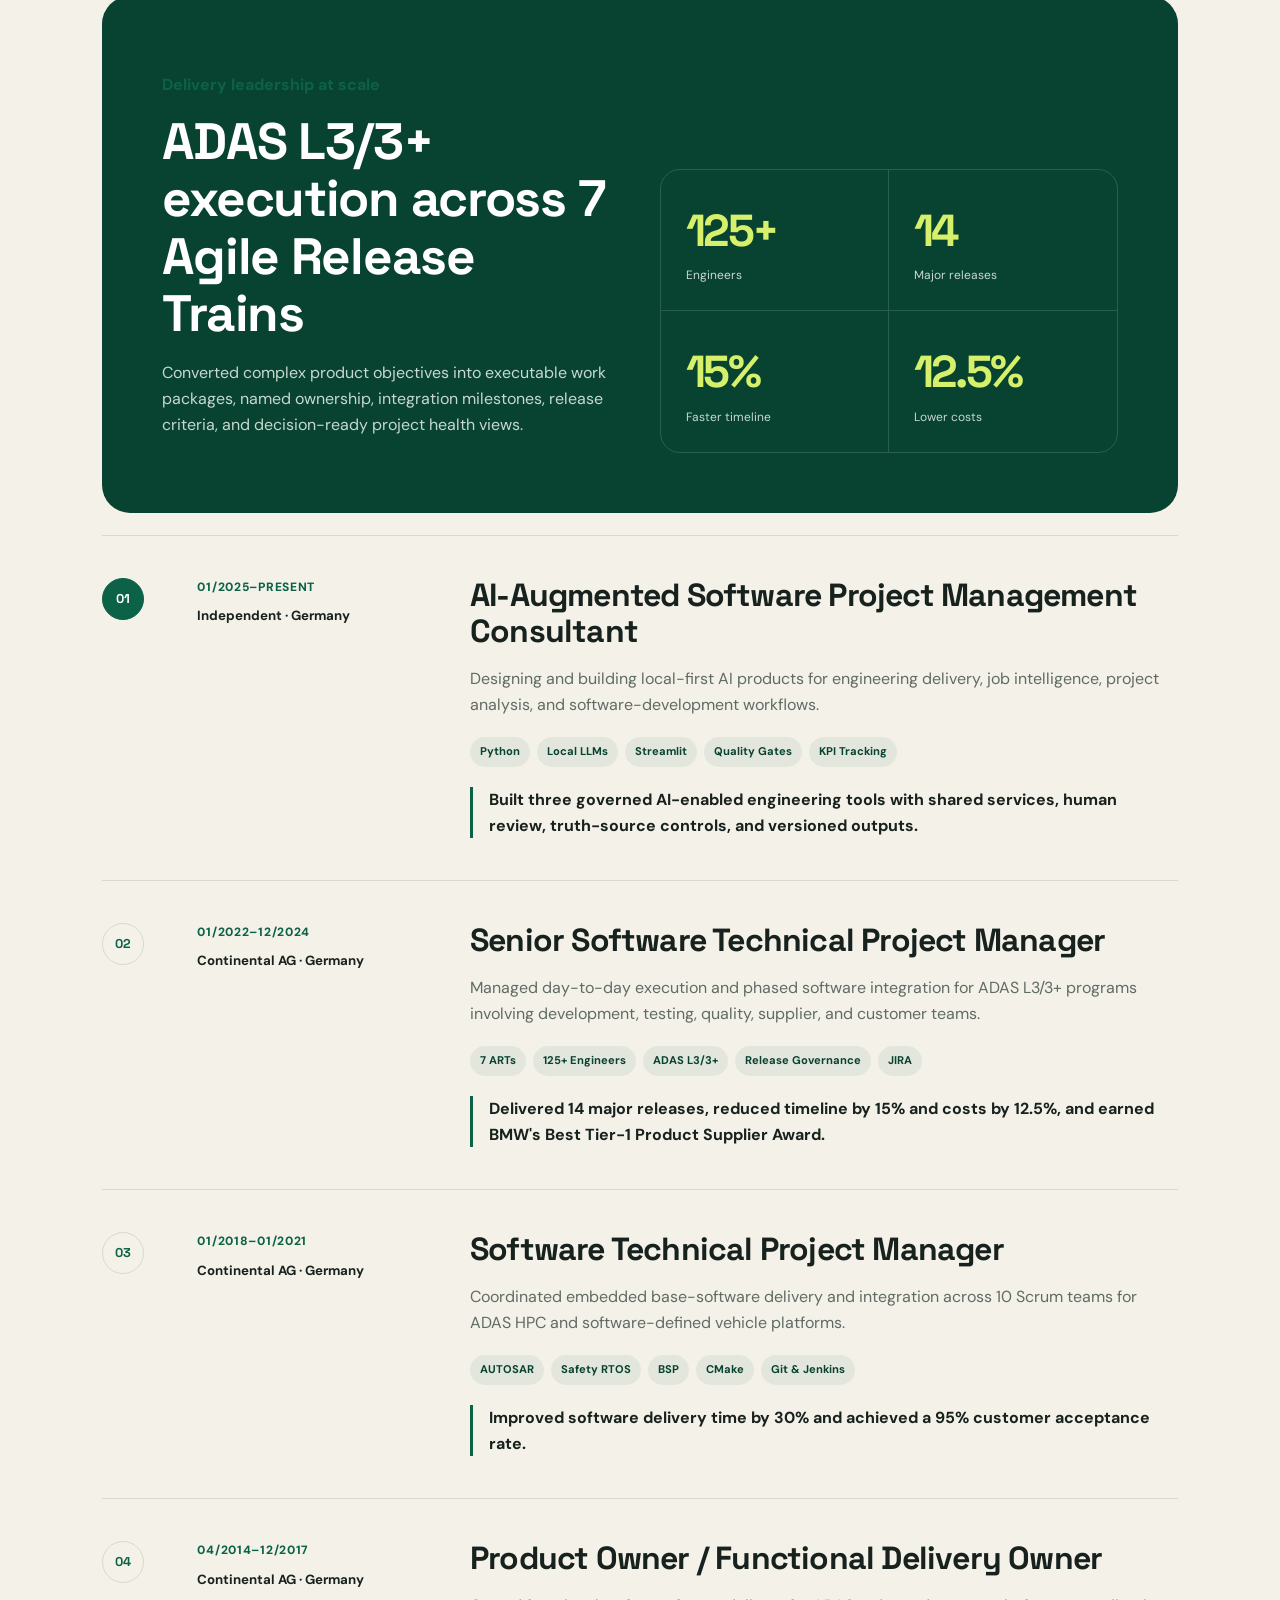
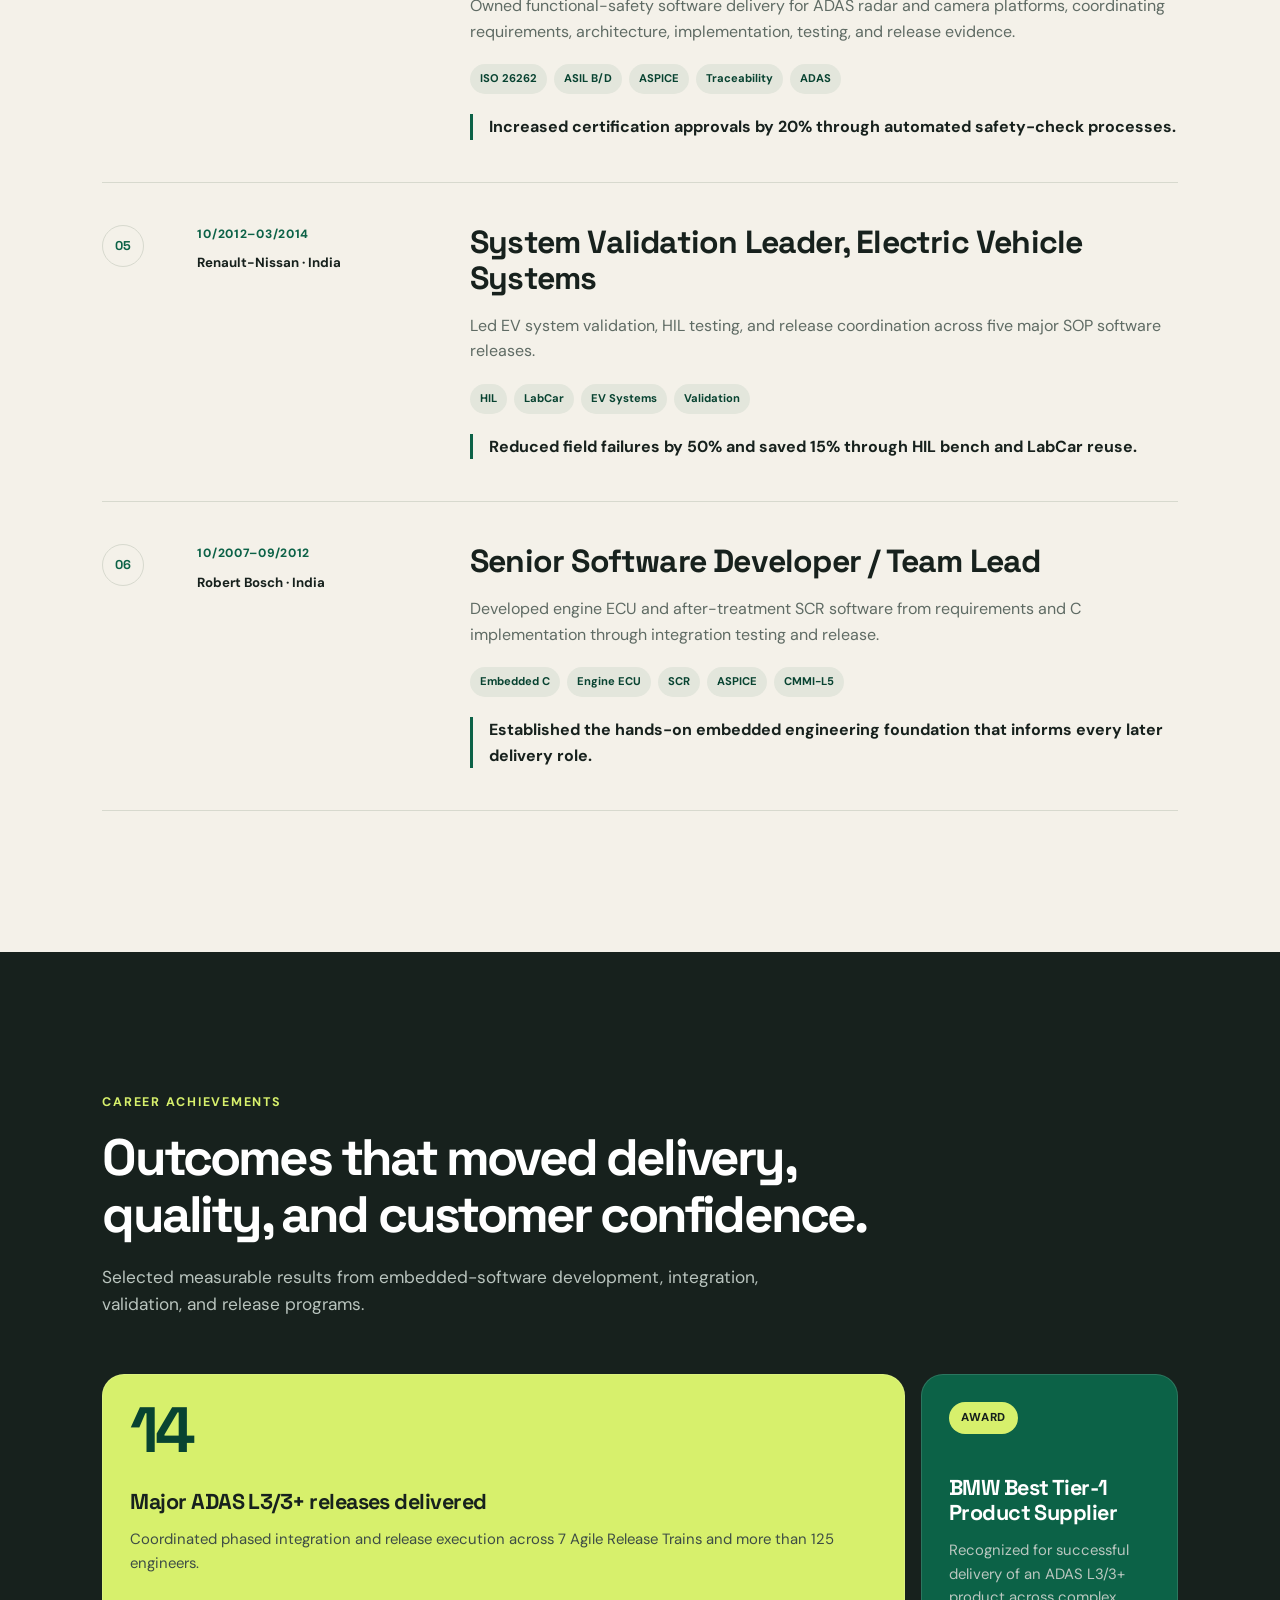
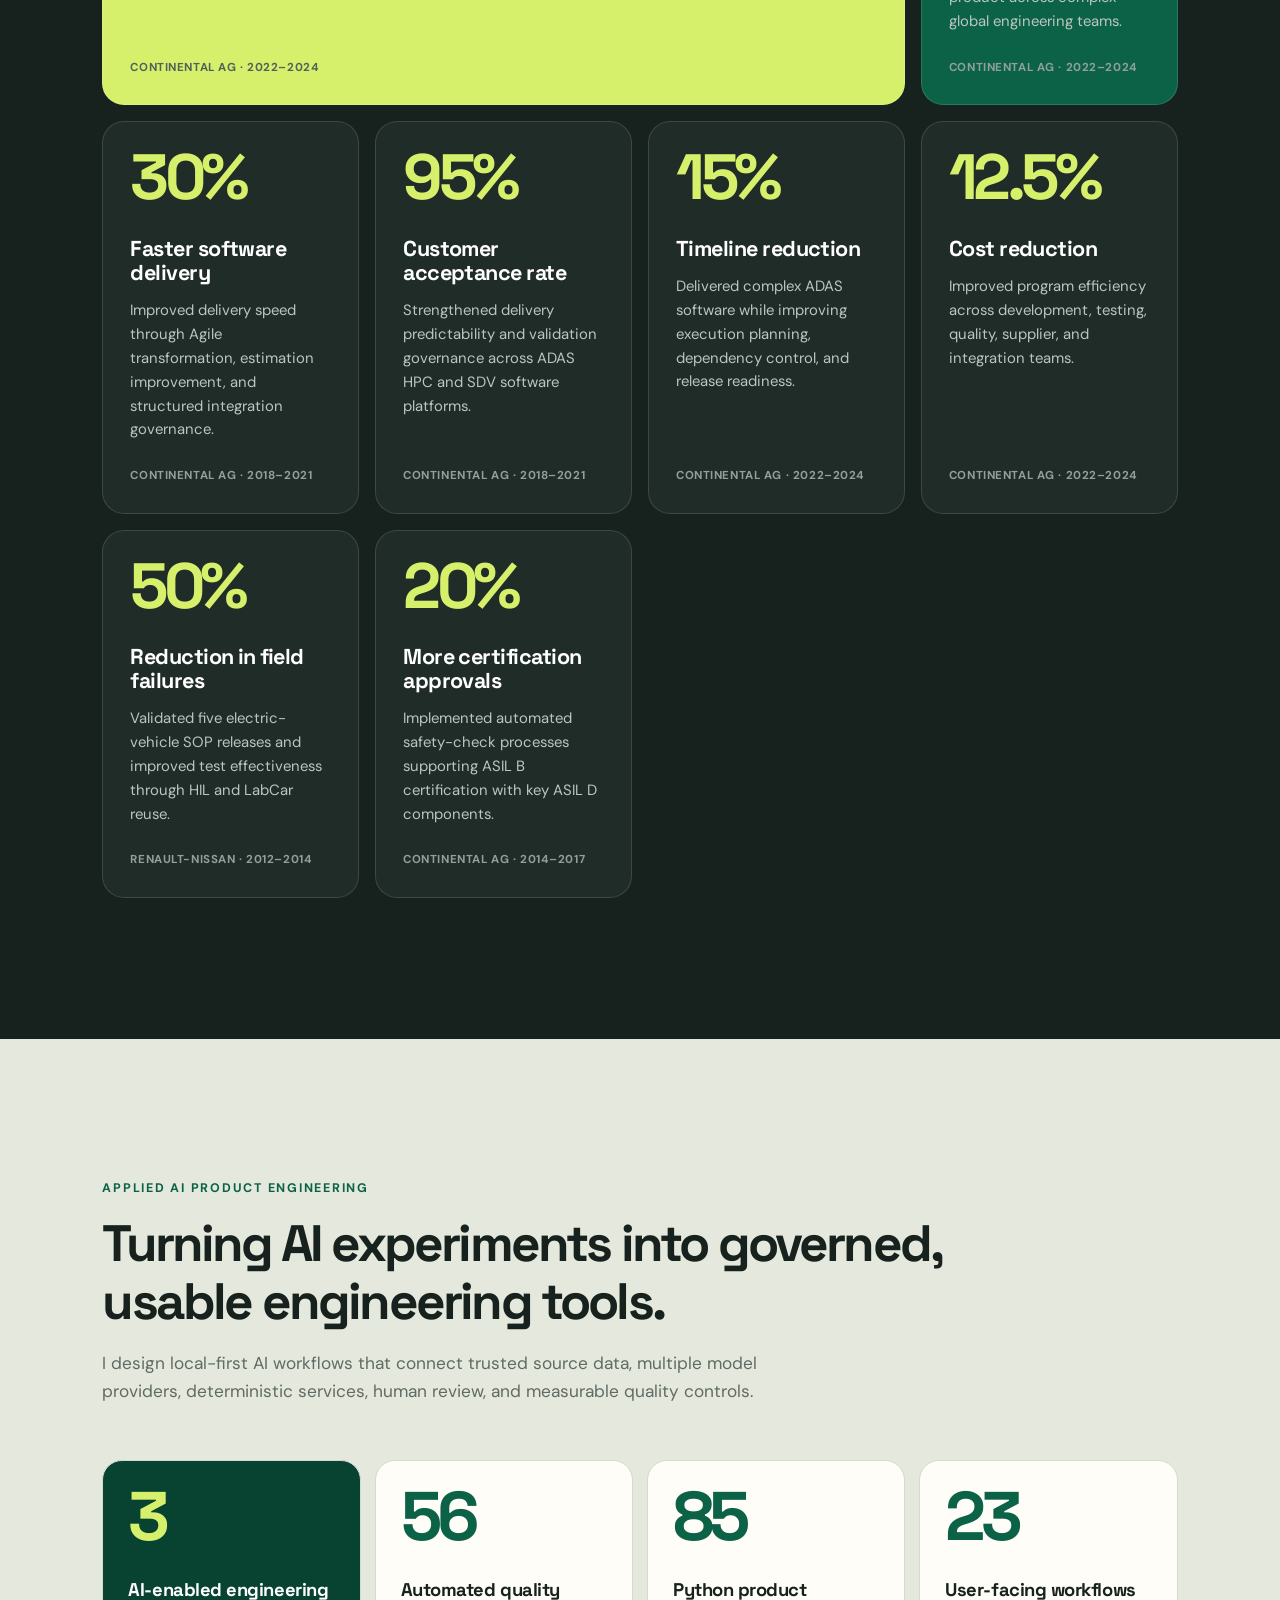
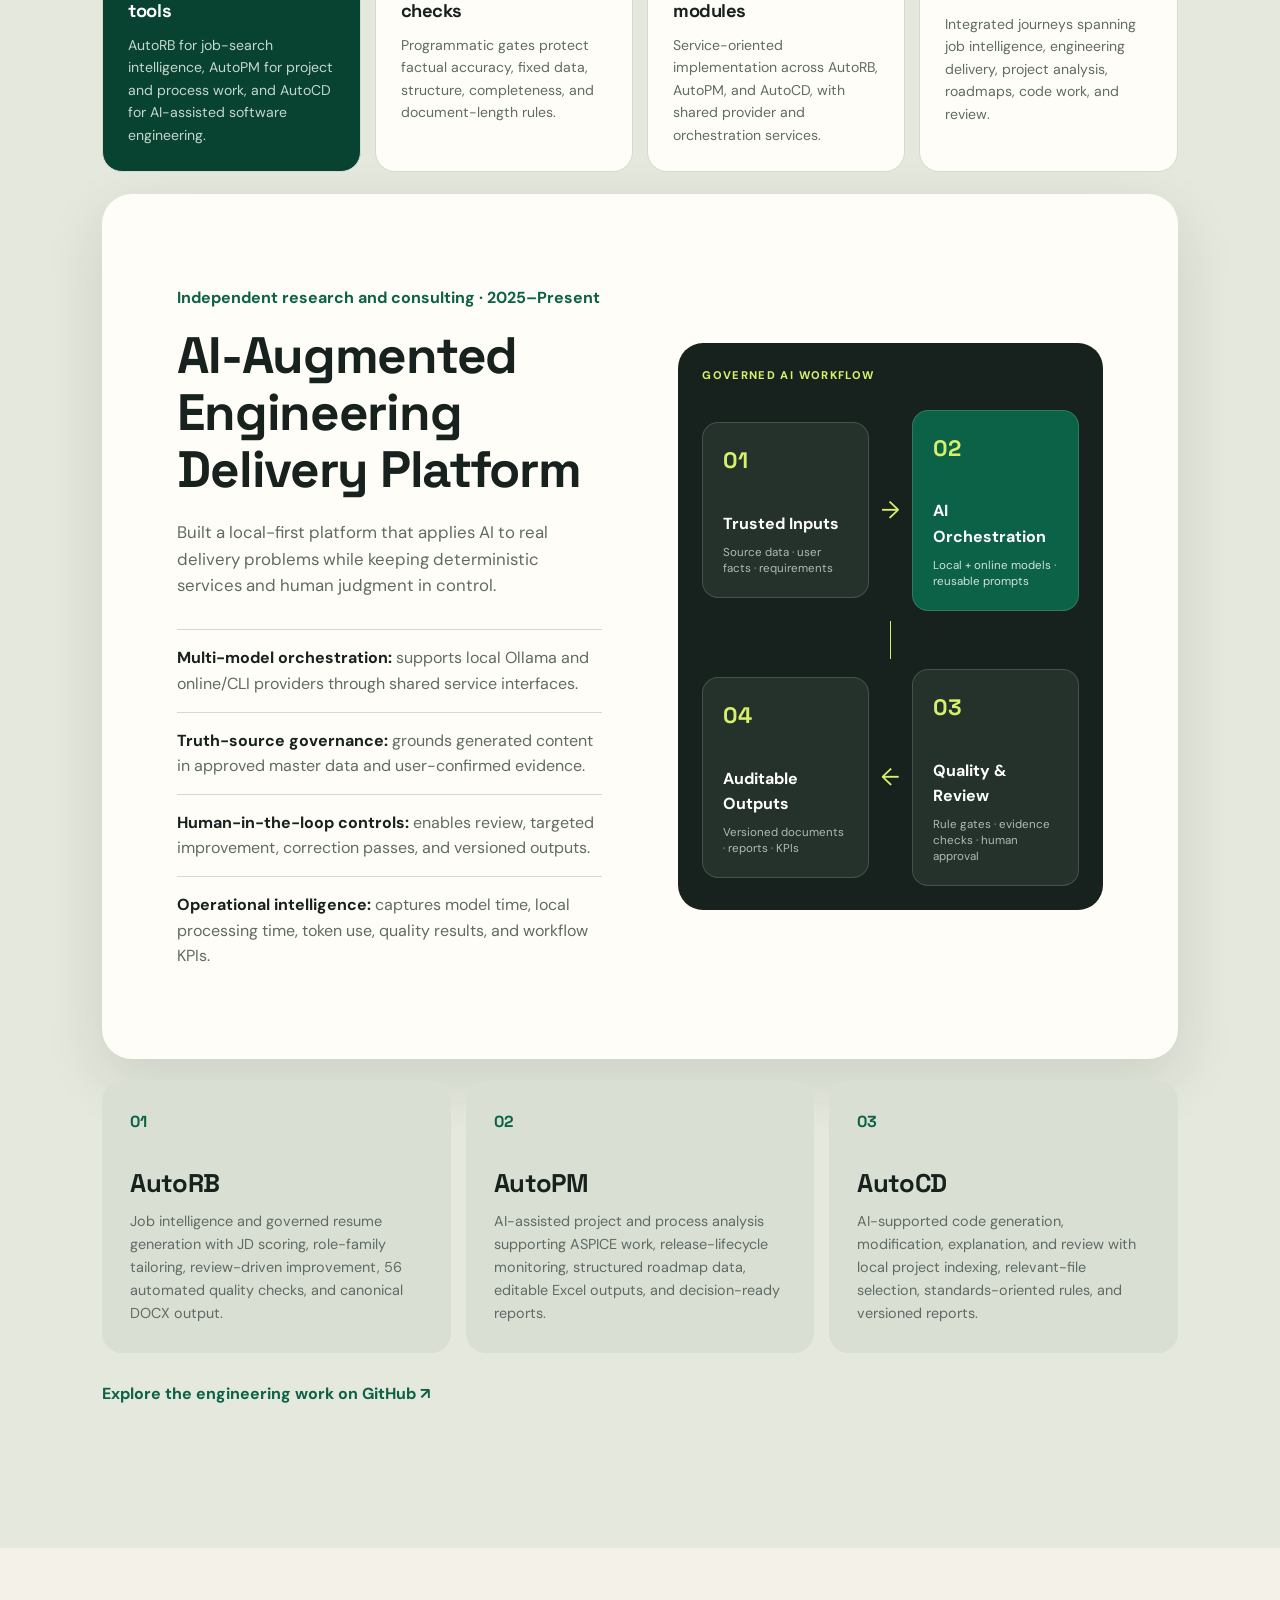
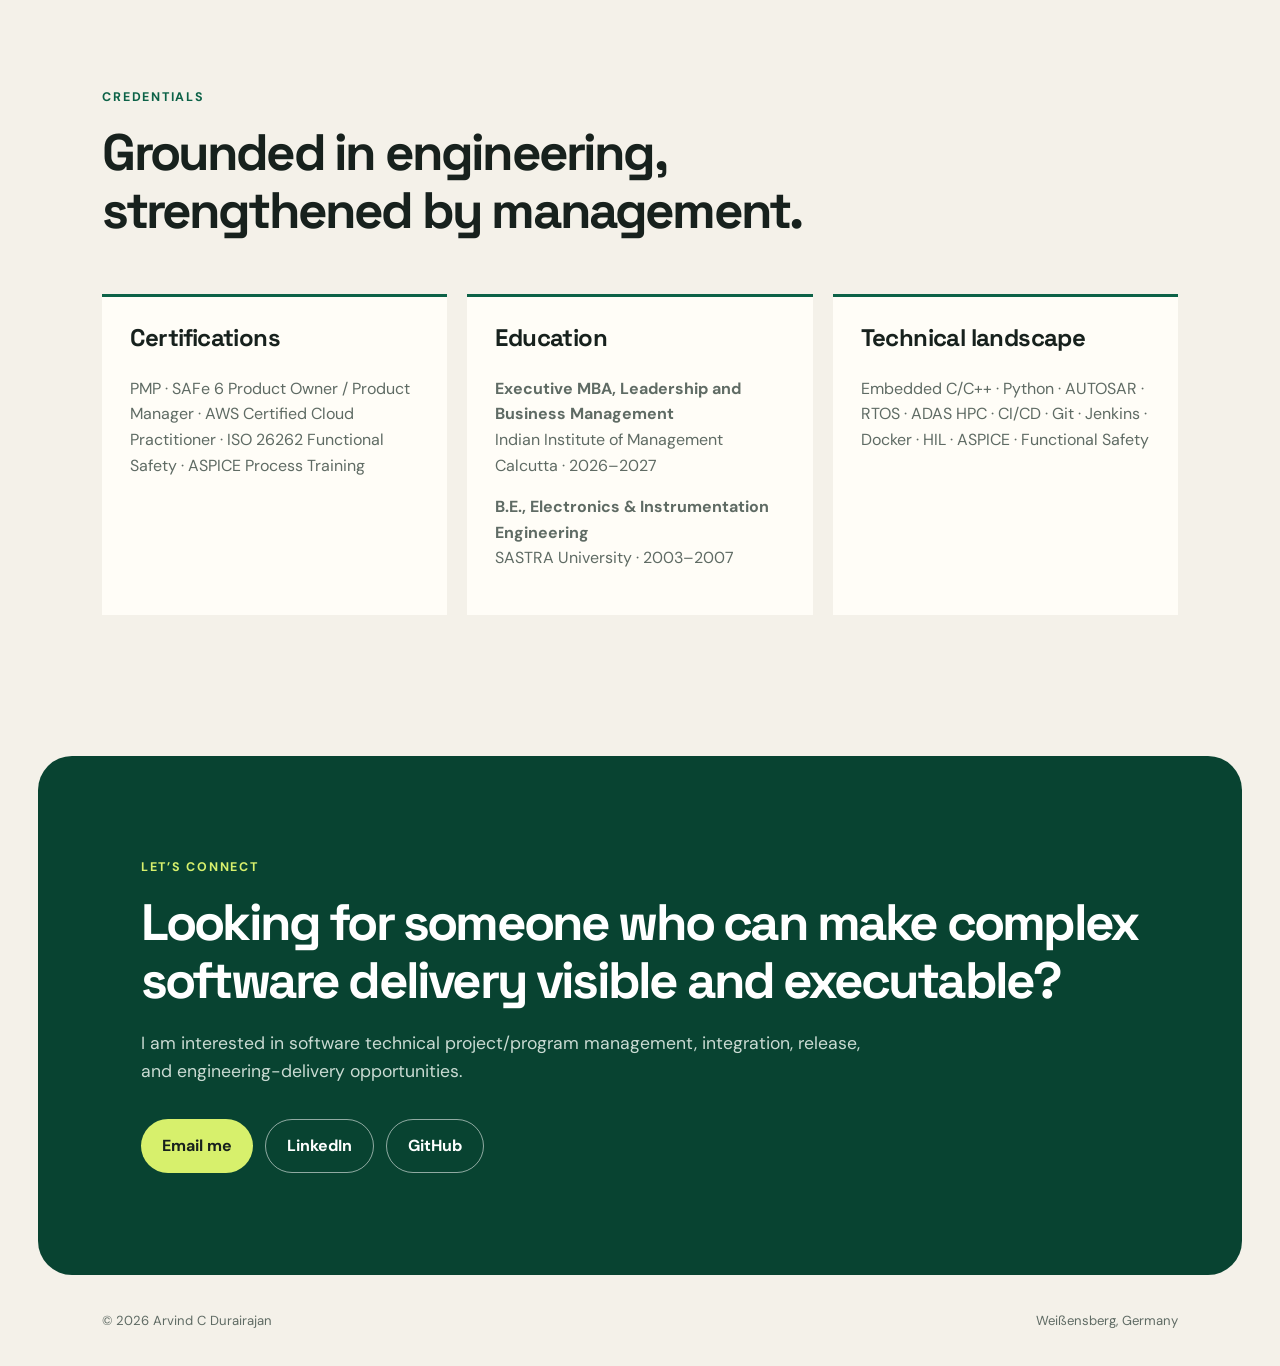
==== commit db91907b: "Reorder achievement cards around award" ====
--- a/index.html
+++ b/index.html
@@ -184,47 +184,47 @@
           <p>Coordinated phased integration and release execution across 7 Agile Release Trains and more than 125 engineers.</p>
           <span class="achievement-context">Continental AG · 2022–2024</span>
         </article>
-        <article class="achievement-card">
-          <span class="achievement-number">30%</span>
-          <h3>Faster software delivery</h3>
-          <p>Improved delivery speed through Agile transformation, estimation improvement, and structured integration governance.</p>
-          <span class="achievement-context">Continental AG · 2018–2021</span>
-        </article>
-        <article class="achievement-card">
-          <span class="achievement-number">95%</span>
-          <h3>Customer acceptance rate</h3>
-          <p>Strengthened delivery predictability and validation governance across ADAS HPC and SDV software platforms.</p>
-          <span class="achievement-context">Continental AG · 2018–2021</span>
-        </article>
-        <article class="achievement-card">
-          <span class="achievement-number">15%</span>
-          <h3>Timeline reduction</h3>
-          <p>Delivered complex ADAS software while improving execution planning, dependency control, and release readiness.</p>
-          <span class="achievement-context">Continental AG · 2022–2024</span>
-        </article>
-        <article class="achievement-card">
-          <span class="achievement-number">12.5%</span>
-          <h3>Cost reduction</h3>
-          <p>Improved program efficiency across development, testing, quality, supplier, and integration teams.</p>
-          <span class="achievement-context">Continental AG · 2022–2024</span>
-        </article>
-        <article class="achievement-card">
-          <span class="achievement-number">50%</span>
-          <h3>Reduction in field failures</h3>
-          <p>Validated five electric-vehicle SOP releases and improved test effectiveness through HIL and LabCar reuse.</p>
-          <span class="achievement-context">Renault-Nissan · 2012–2014</span>
-        </article>
-        <article class="achievement-card">
-          <span class="achievement-number">20%</span>
-          <h3>More certification approvals</h3>
-          <p>Implemented automated safety-check processes supporting ASIL B certification with key ASIL D components.</p>
-          <span class="achievement-context">Continental AG · 2014–2017</span>
-        </article>
         <article class="achievement-card award-card">
           <span class="award-mark">Award</span>
           <h3>BMW Best Tier-1 Product Supplier</h3>
           <p>Recognized for successful delivery of an ADAS L3/3+ product across complex global engineering teams.</p>
           <span class="achievement-context">Continental AG · 2022–2024</span>
+        </article>
+        <article class="achievement-card">
+          <span class="achievement-number">30%</span>
+          <h3>Faster software delivery</h3>
+          <p>Improved delivery speed through Agile transformation, estimation improvement, and structured integration governance.</p>
+          <span class="achievement-context">Continental AG · 2018–2021</span>
+        </article>
+        <article class="achievement-card">
+          <span class="achievement-number">95%</span>
+          <h3>Customer acceptance rate</h3>
+          <p>Strengthened delivery predictability and validation governance across ADAS HPC and SDV software platforms.</p>
+          <span class="achievement-context">Continental AG · 2018–2021</span>
+        </article>
+        <article class="achievement-card">
+          <span class="achievement-number">15%</span>
+          <h3>Timeline reduction</h3>
+          <p>Delivered complex ADAS software while improving execution planning, dependency control, and release readiness.</p>
+          <span class="achievement-context">Continental AG · 2022–2024</span>
+        </article>
+        <article class="achievement-card">
+          <span class="achievement-number">12.5%</span>
+          <h3>Cost reduction</h3>
+          <p>Improved program efficiency across development, testing, quality, supplier, and integration teams.</p>
+          <span class="achievement-context">Continental AG · 2022–2024</span>
+        </article>
+        <article class="achievement-card">
+          <span class="achievement-number">50%</span>
+          <h3>Reduction in field failures</h3>
+          <p>Validated five electric-vehicle SOP releases and improved test effectiveness through HIL and LabCar reuse.</p>
+          <span class="achievement-context">Renault-Nissan · 2012–2014</span>
+        </article>
+        <article class="achievement-card">
+          <span class="achievement-number">20%</span>
+          <h3>More certification approvals</h3>
+          <p>Implemented automated safety-check processes supporting ASIL B certification with key ASIL D components.</p>
+          <span class="achievement-context">Continental AG · 2014–2017</span>
         </article>
       </div>
     </section>
--- a/styles.css
+++ b/styles.css
@@ -144,7 +144,7 @@
   background: #202c27;
 }
 .achievement-card.standout {
-  grid-column: span 2;
+  grid-column: span 3;
   background: var(--lime);
   color: var(--ink);
 }
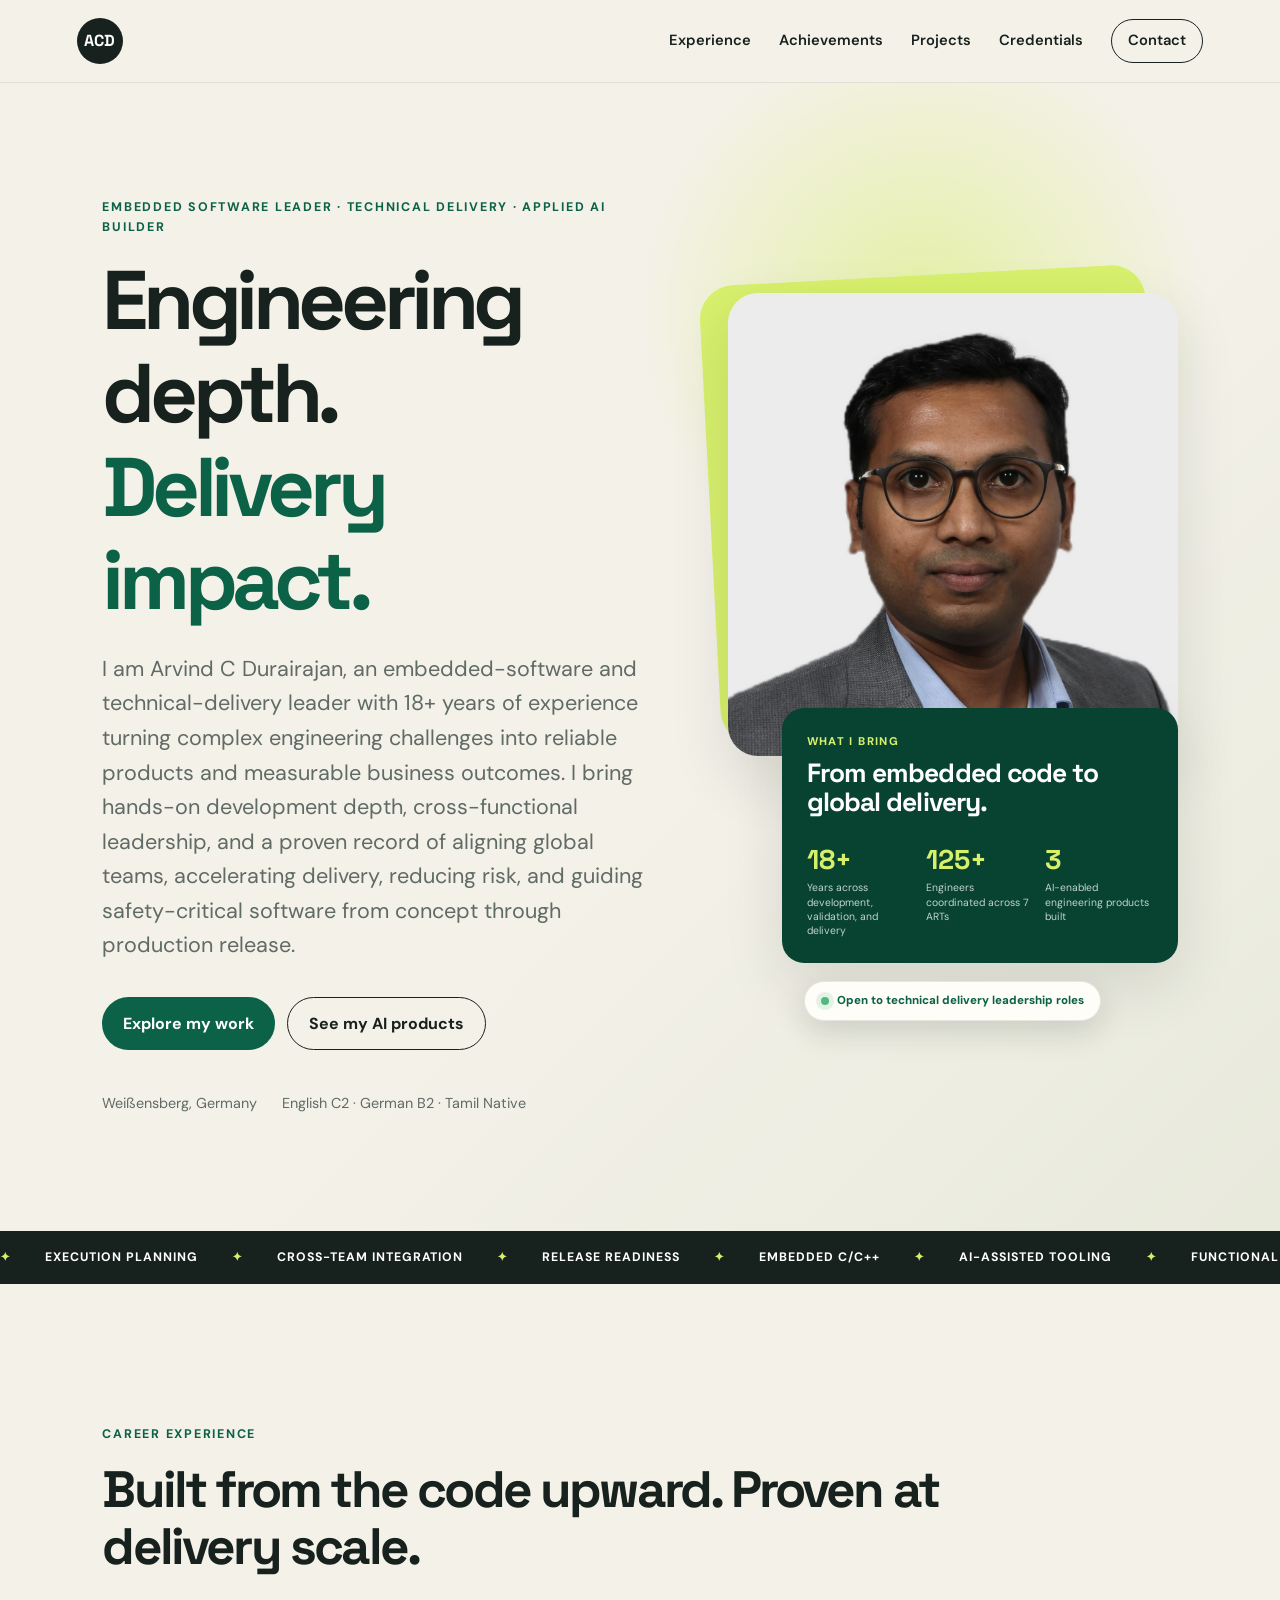
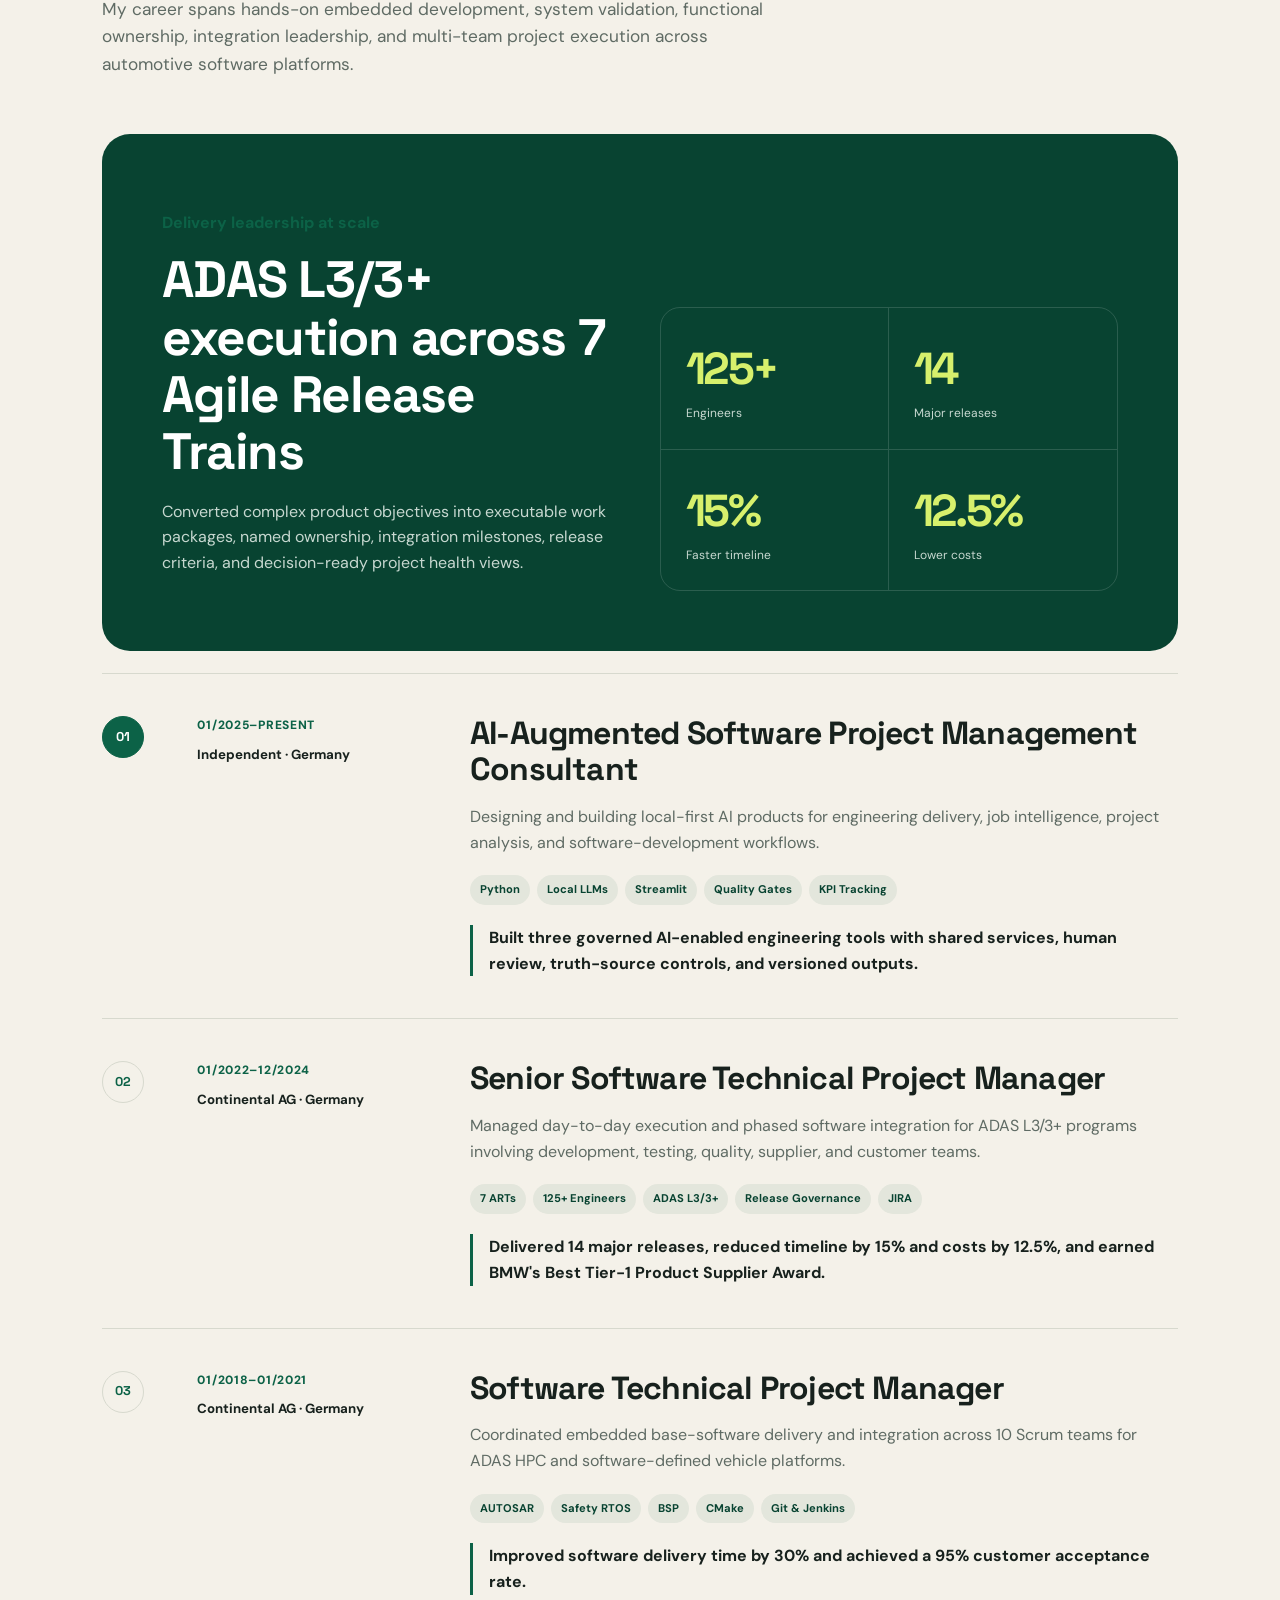
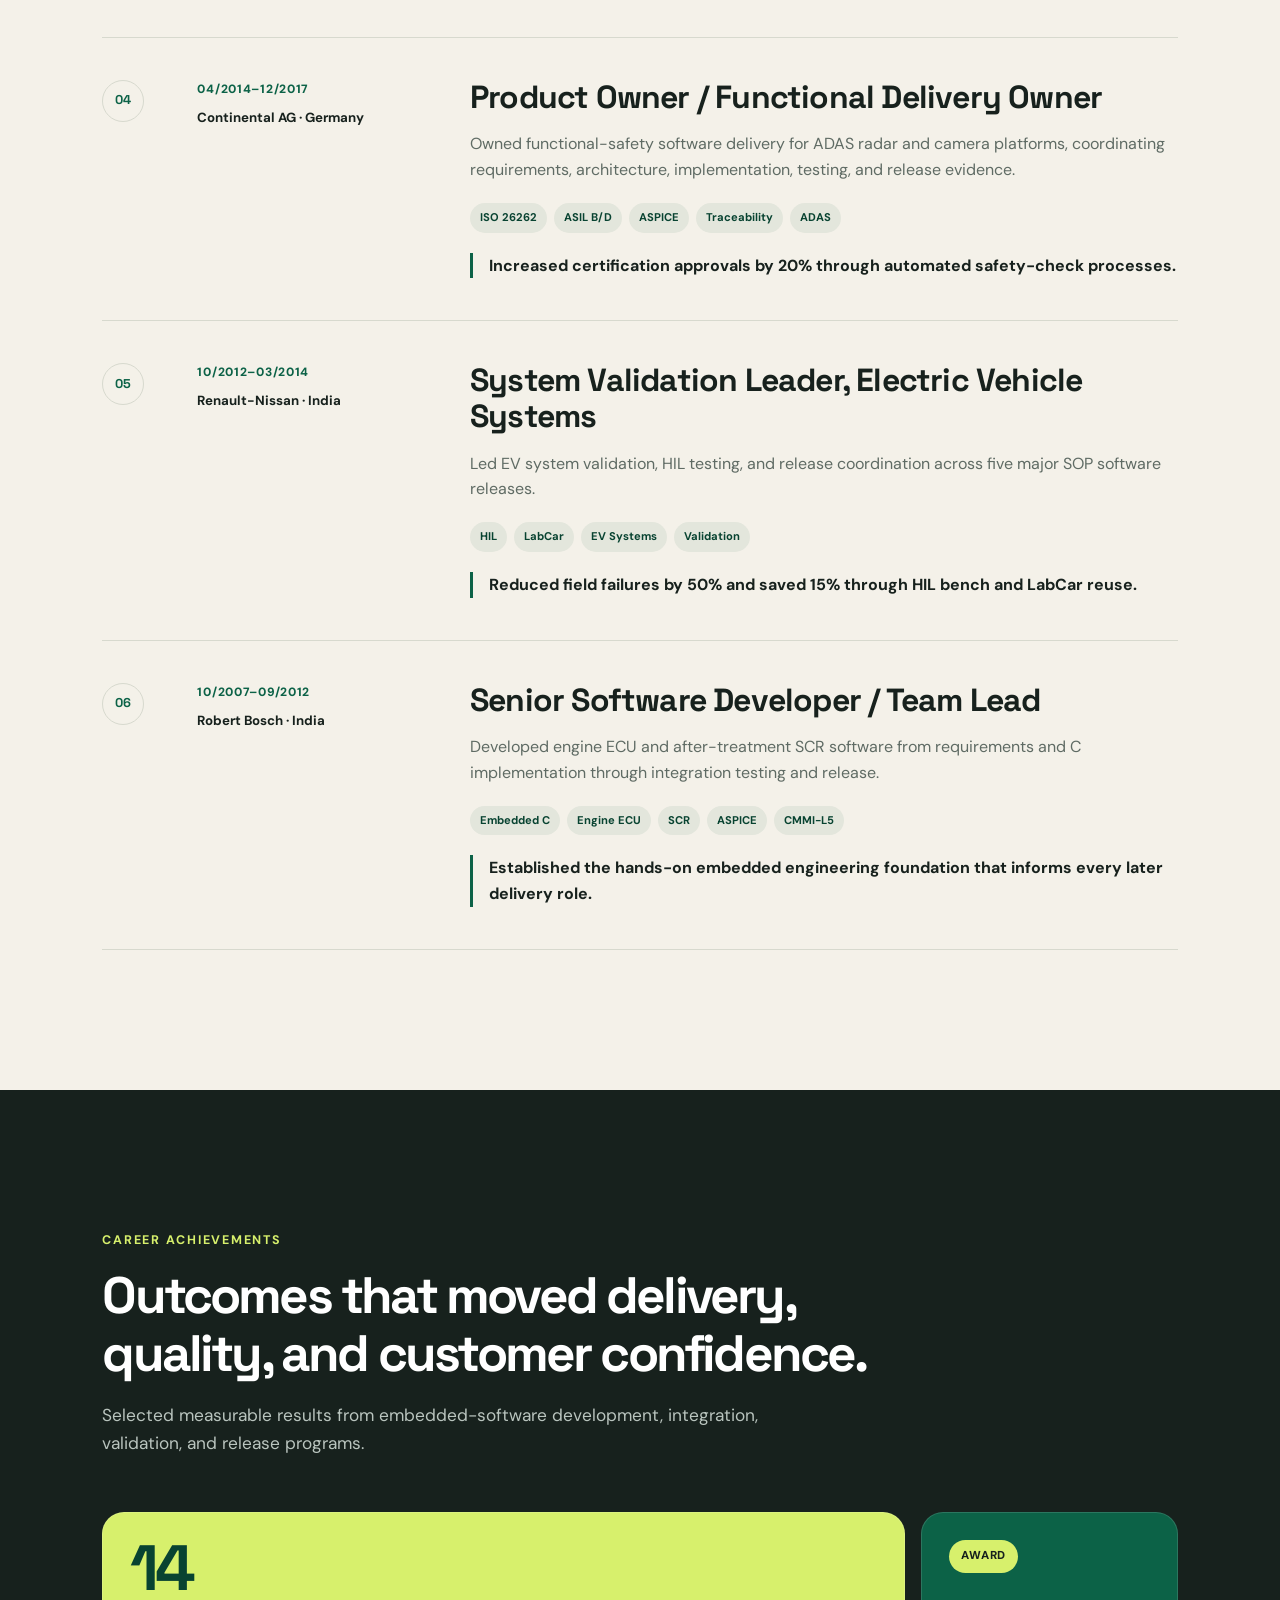
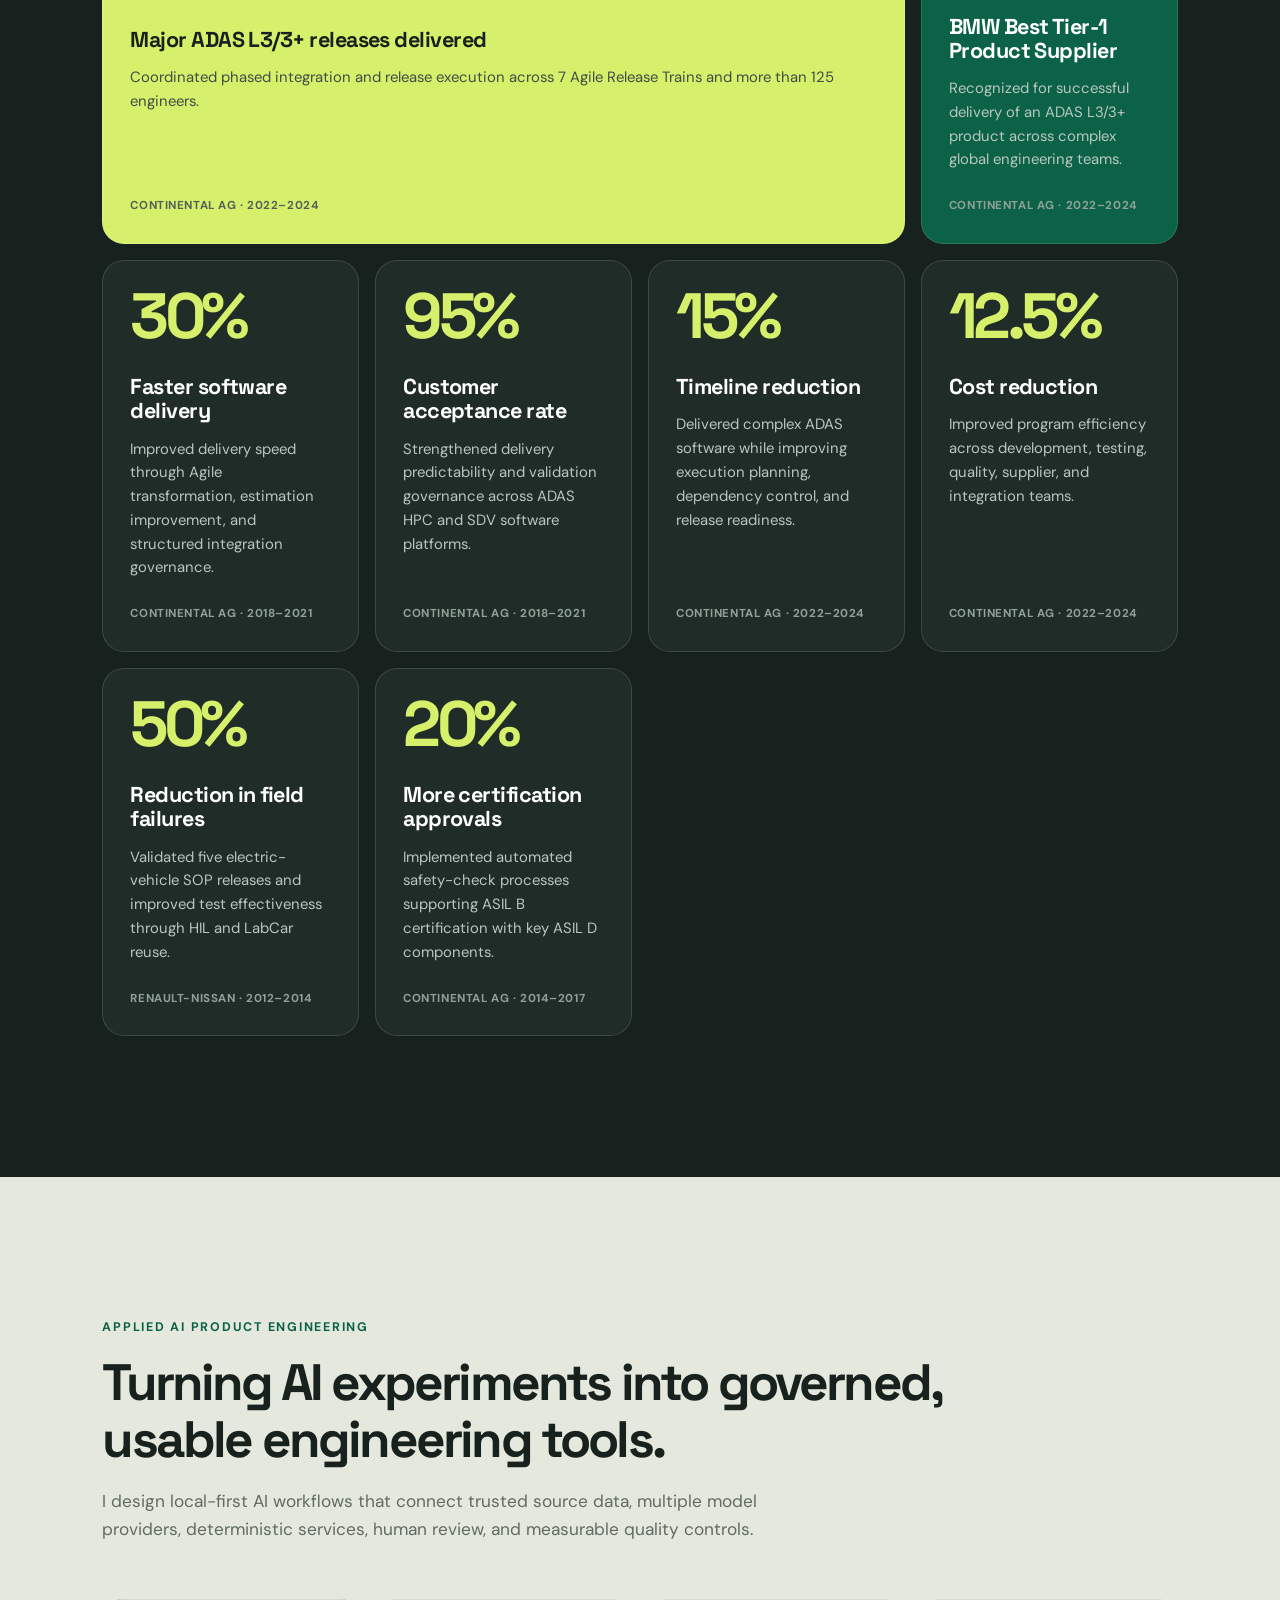
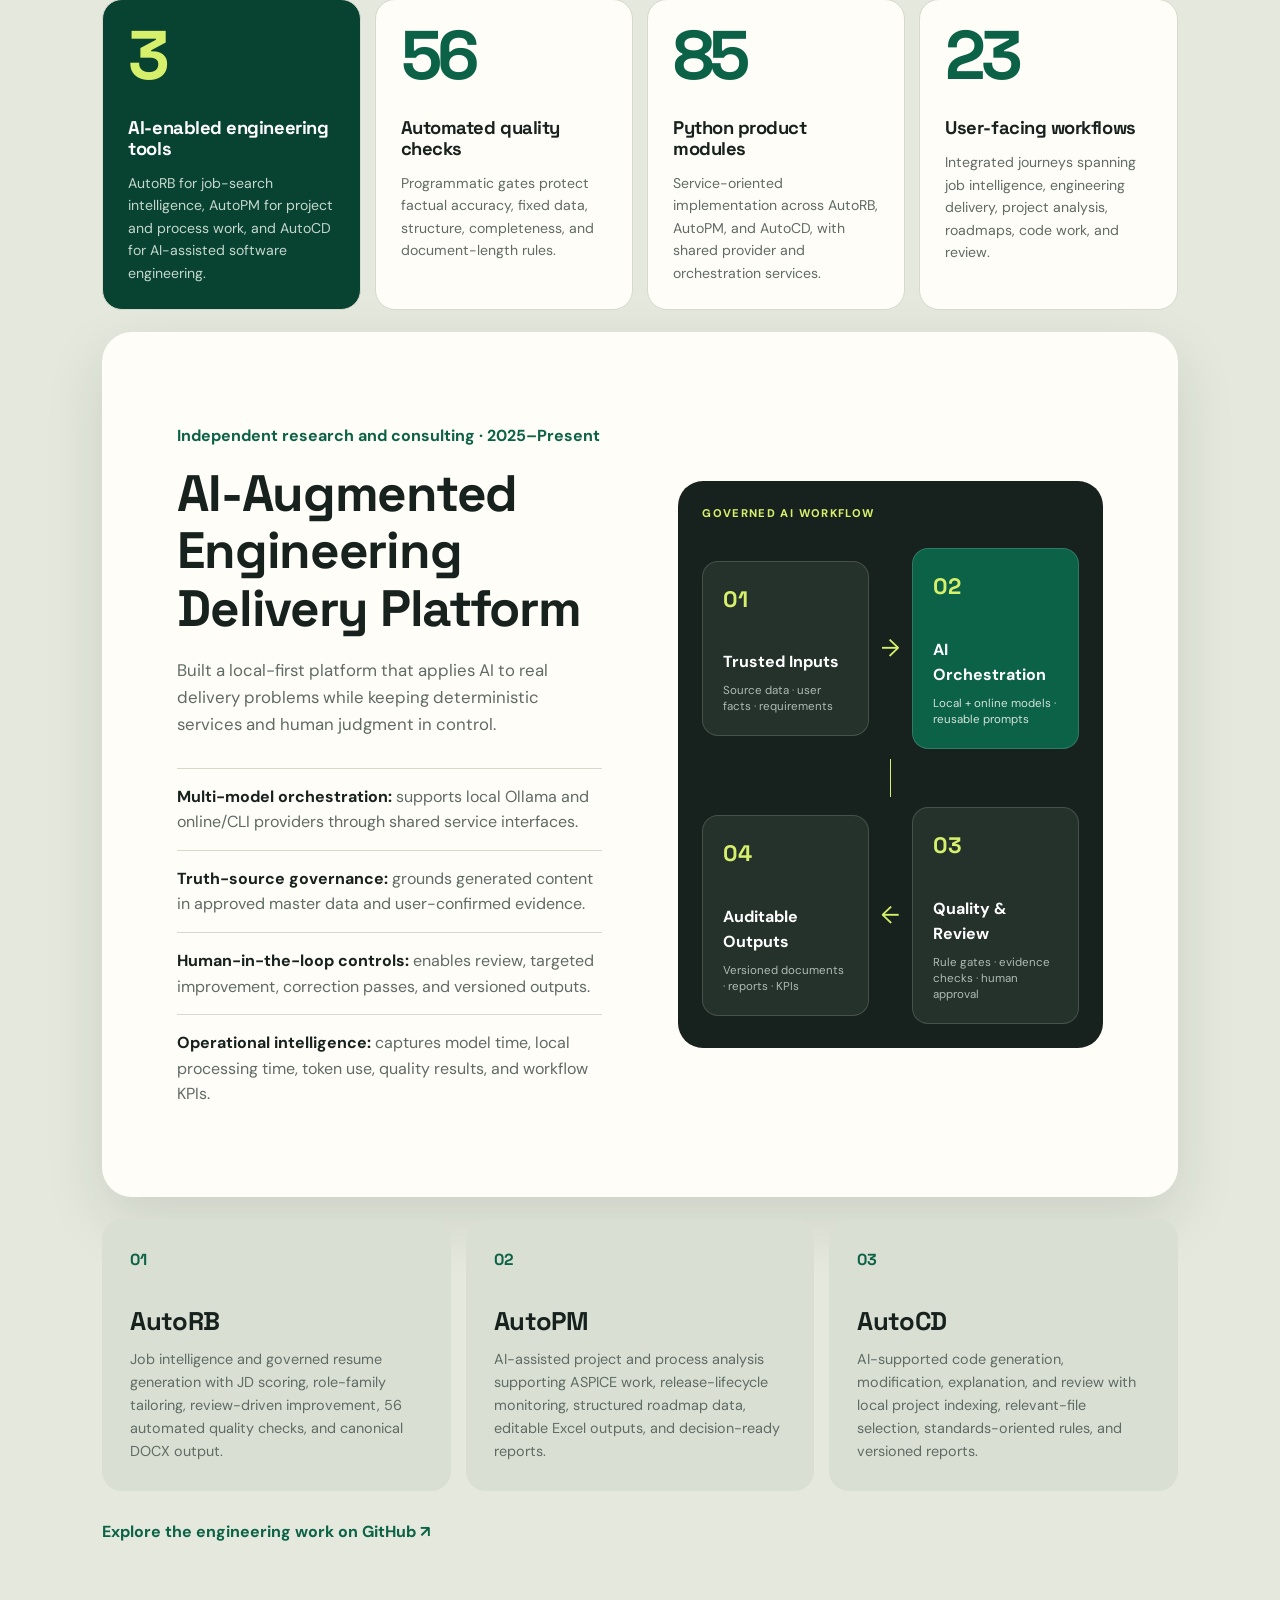
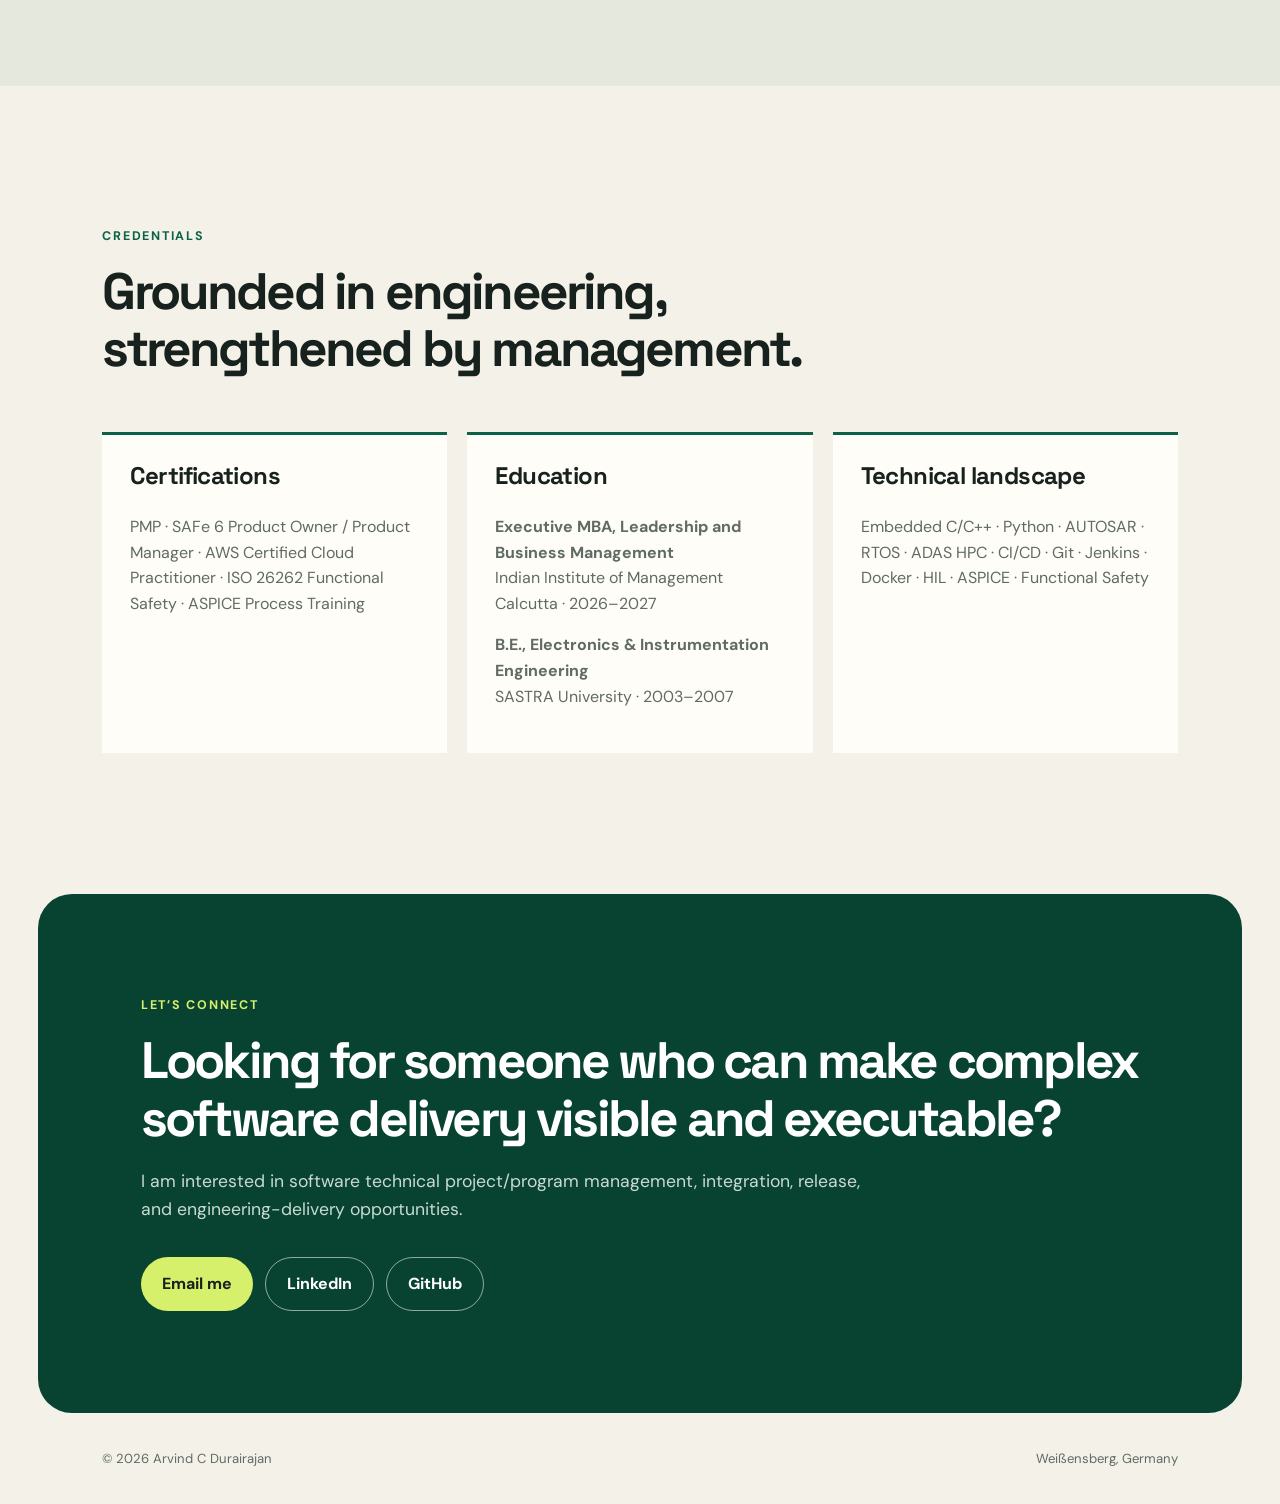
==== commit c232aa31: "Strengthen portfolio hero summary" ====
--- a/index.html
+++ b/index.html
@@ -27,7 +27,7 @@
       <div class="hero-copy">
         <p class="eyebrow">Embedded software leader · Technical delivery · Applied AI builder</p>
         <h1>Engineering depth.<br><span>Delivery impact.</span></h1>
-        <p class="hero-intro">I am Arvind C Durairajan. I combine 17+ years of embedded-software engineering with technical project leadership to move complex products from architecture and integration through validation and production release.</p>
+        <p class="hero-intro">I am Arvind C Durairajan, an embedded-software and technical-delivery leader with 18+ years of experience turning complex engineering challenges into reliable products and measurable business outcomes. I bring hands-on development depth, cross-functional leadership, and a proven record of aligning global teams, accelerating delivery, reducing risk, and guiding safety-critical software from concept through production release.</p>
         <div class="hero-actions">
           <a class="button primary" href="#work">Explore my work</a>
           <a class="button secondary" href="#projects">See my AI products</a>
@@ -45,7 +45,7 @@
           <p class="profile-kicker">What I bring</p>
           <h2>From embedded code to global delivery.</h2>
           <div class="profile-proof">
-            <div><strong>17+</strong><span>Years across development, validation, and delivery</span></div>
+            <div><strong>18+</strong><span>Years across development, validation, and delivery</span></div>
             <div><strong>125+</strong><span>Engineers coordinated across 7 ARTs</span></div>
             <div><strong>3</strong><span>AI-enabled engineering products built</span></div>
           </div>
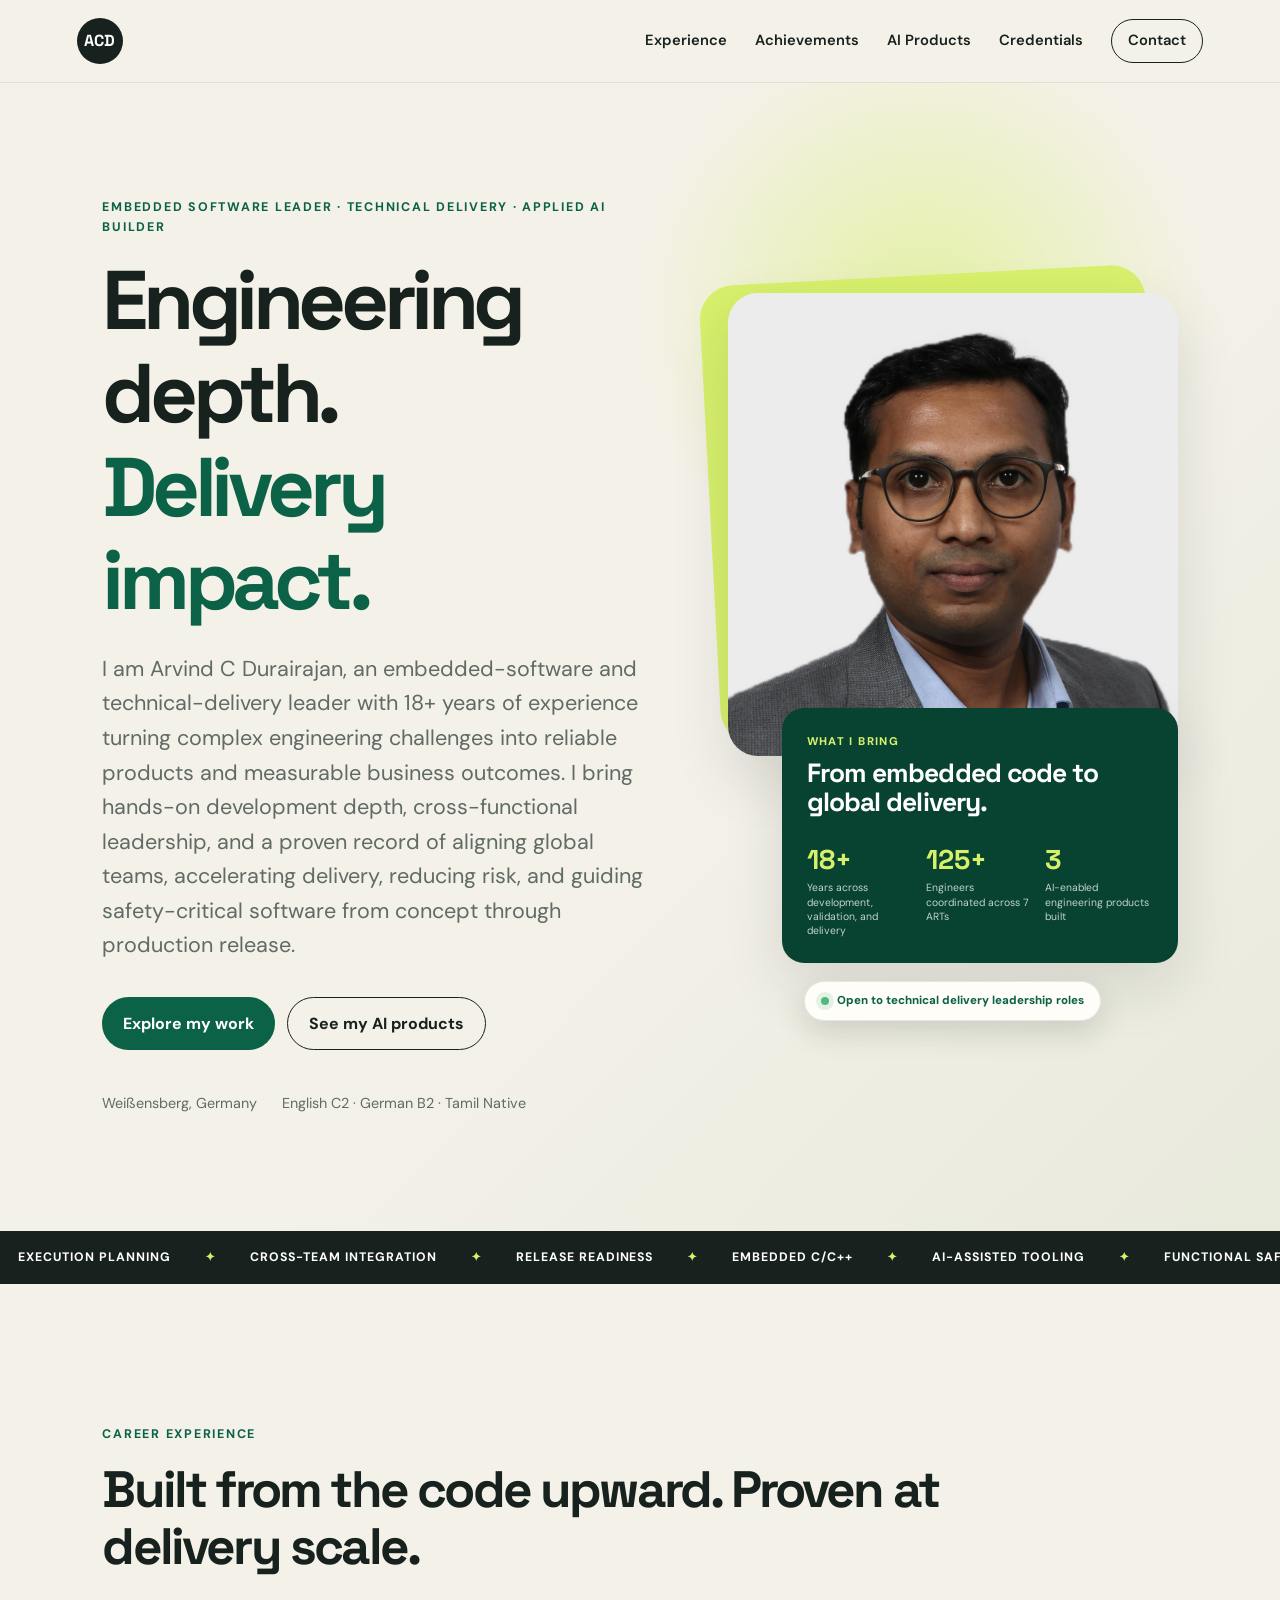
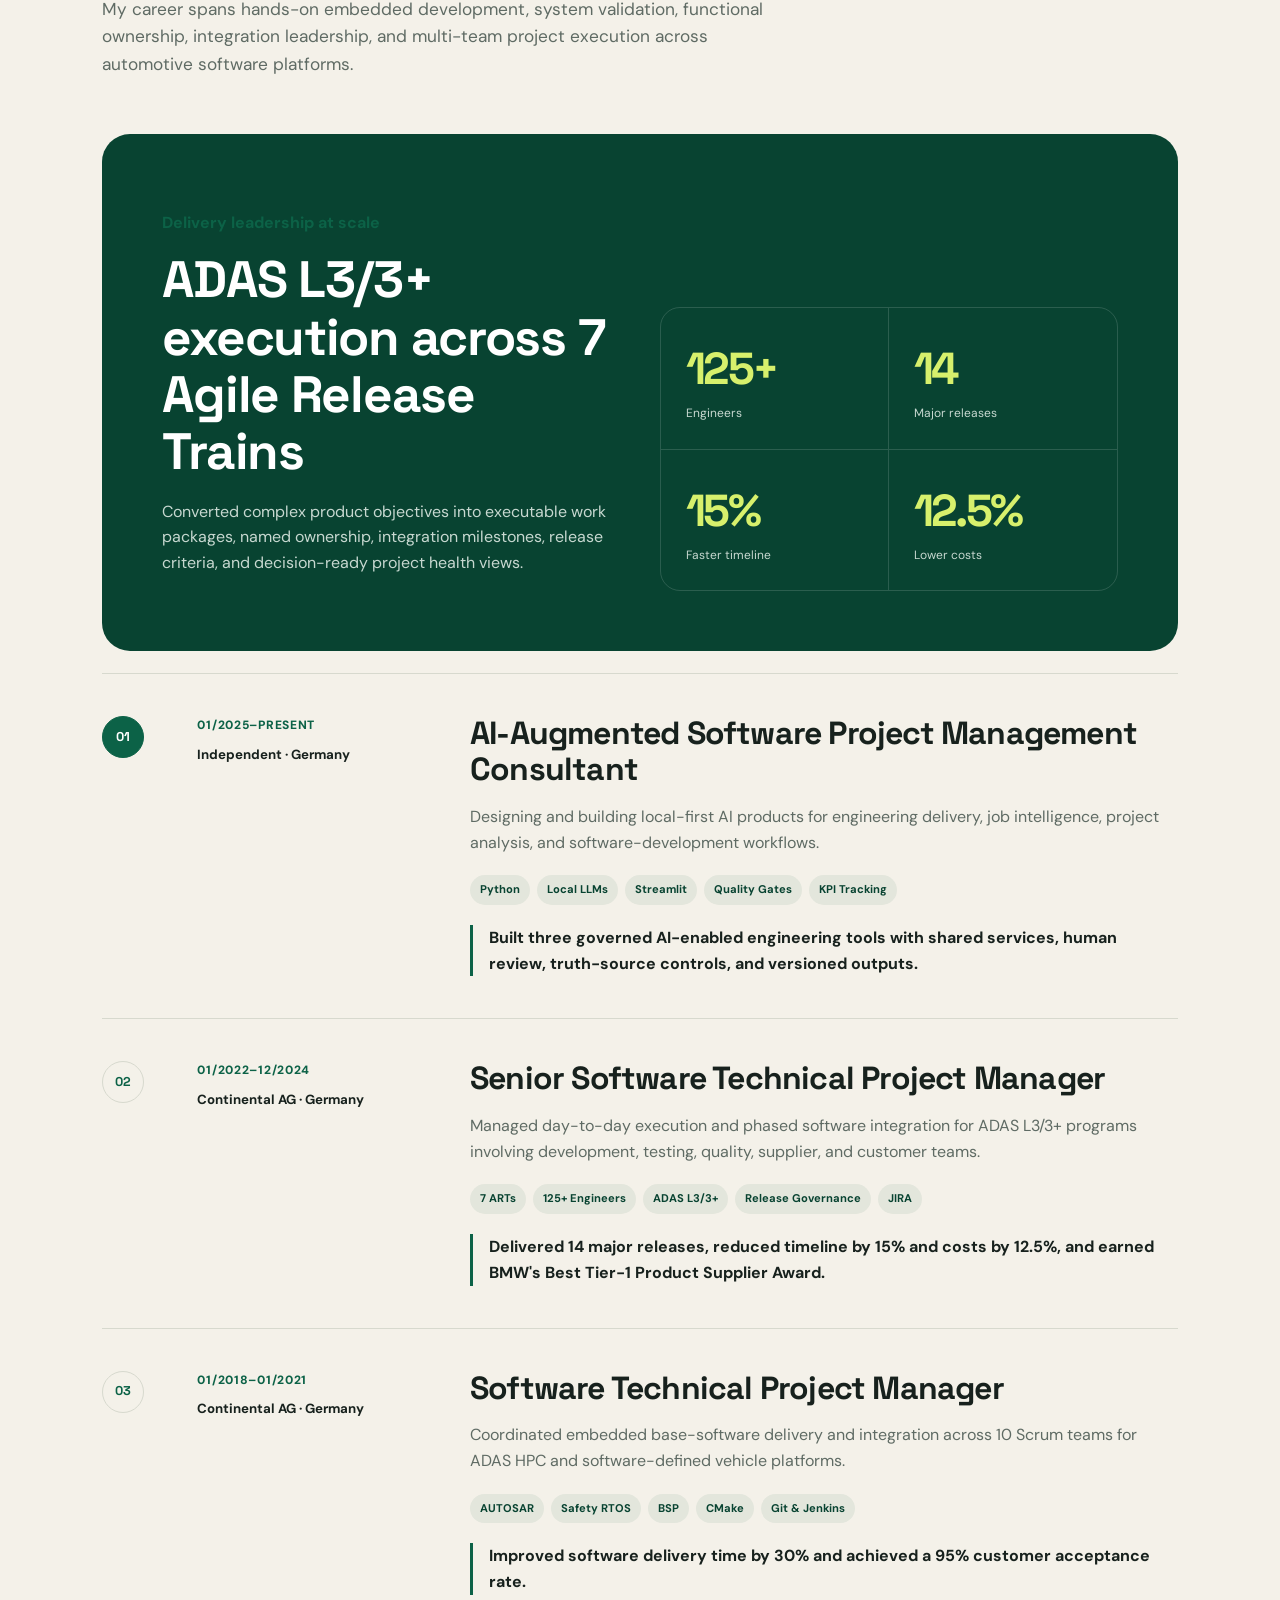
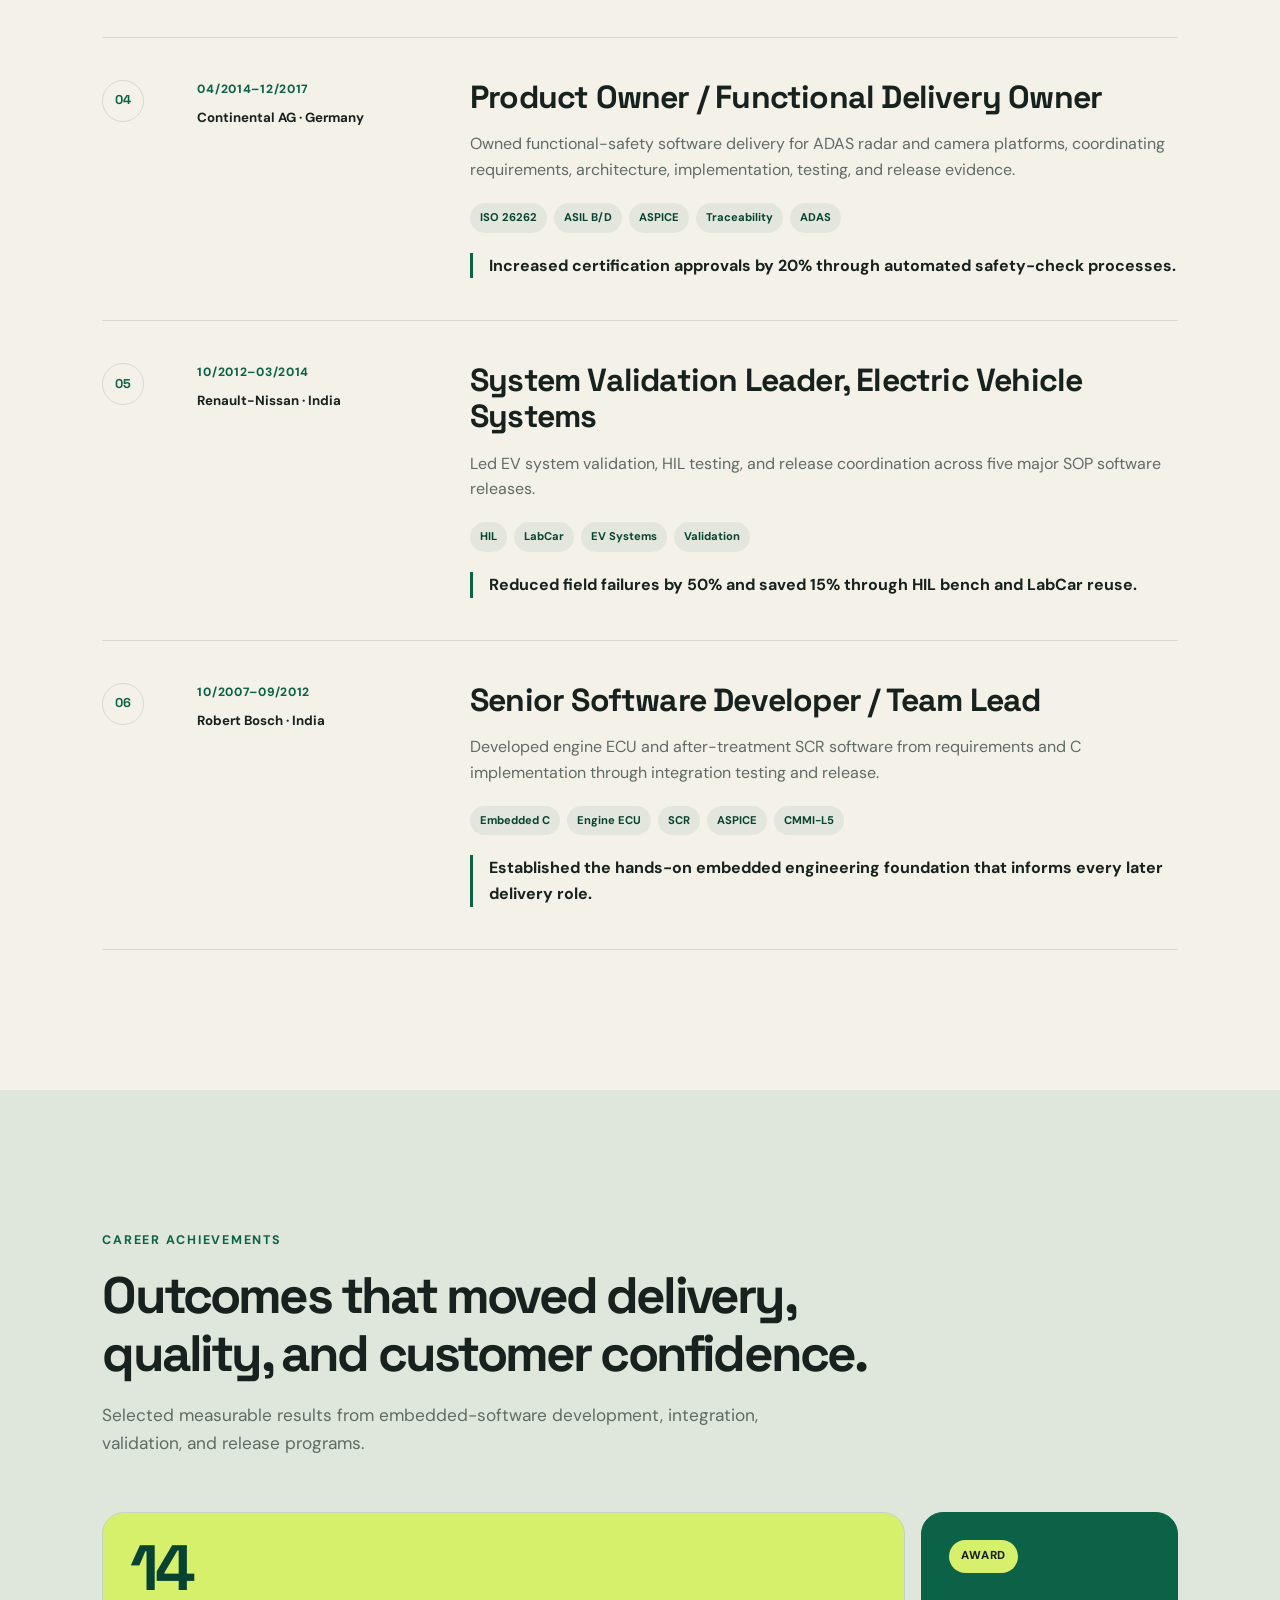
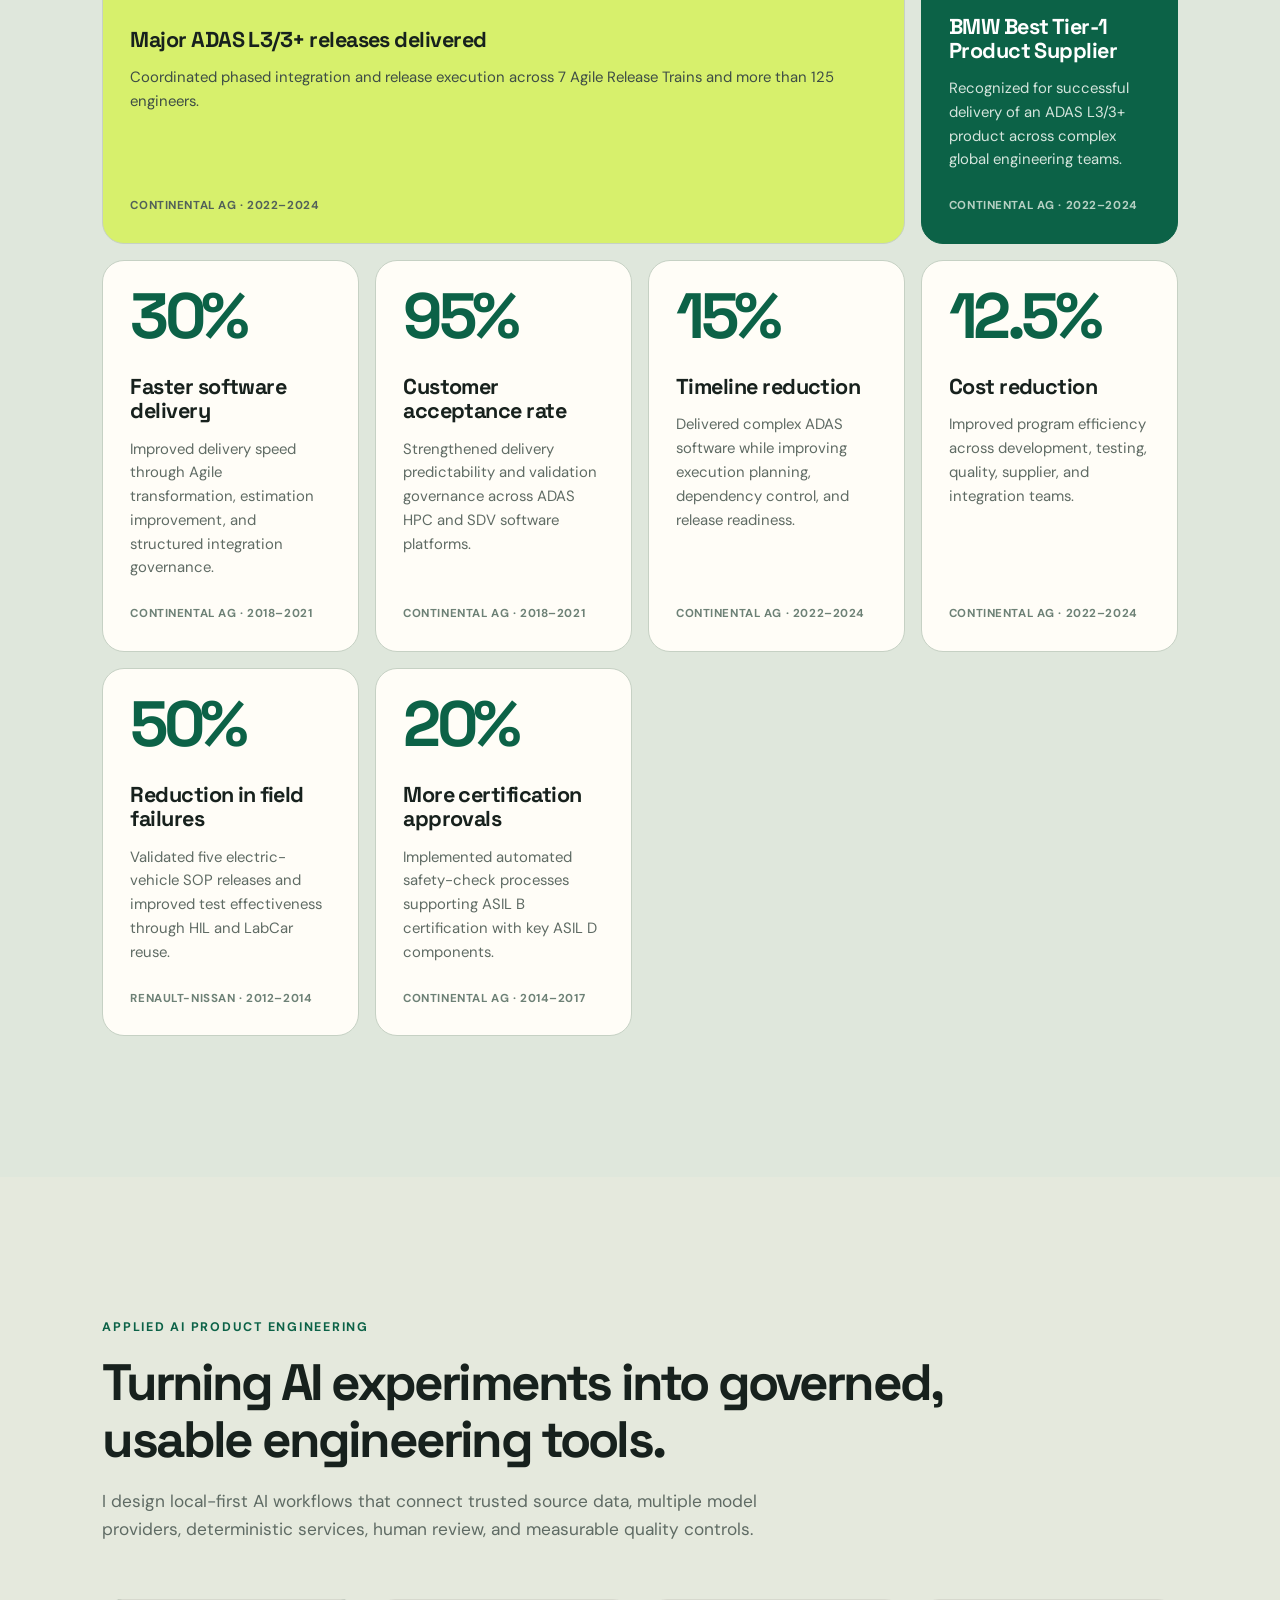
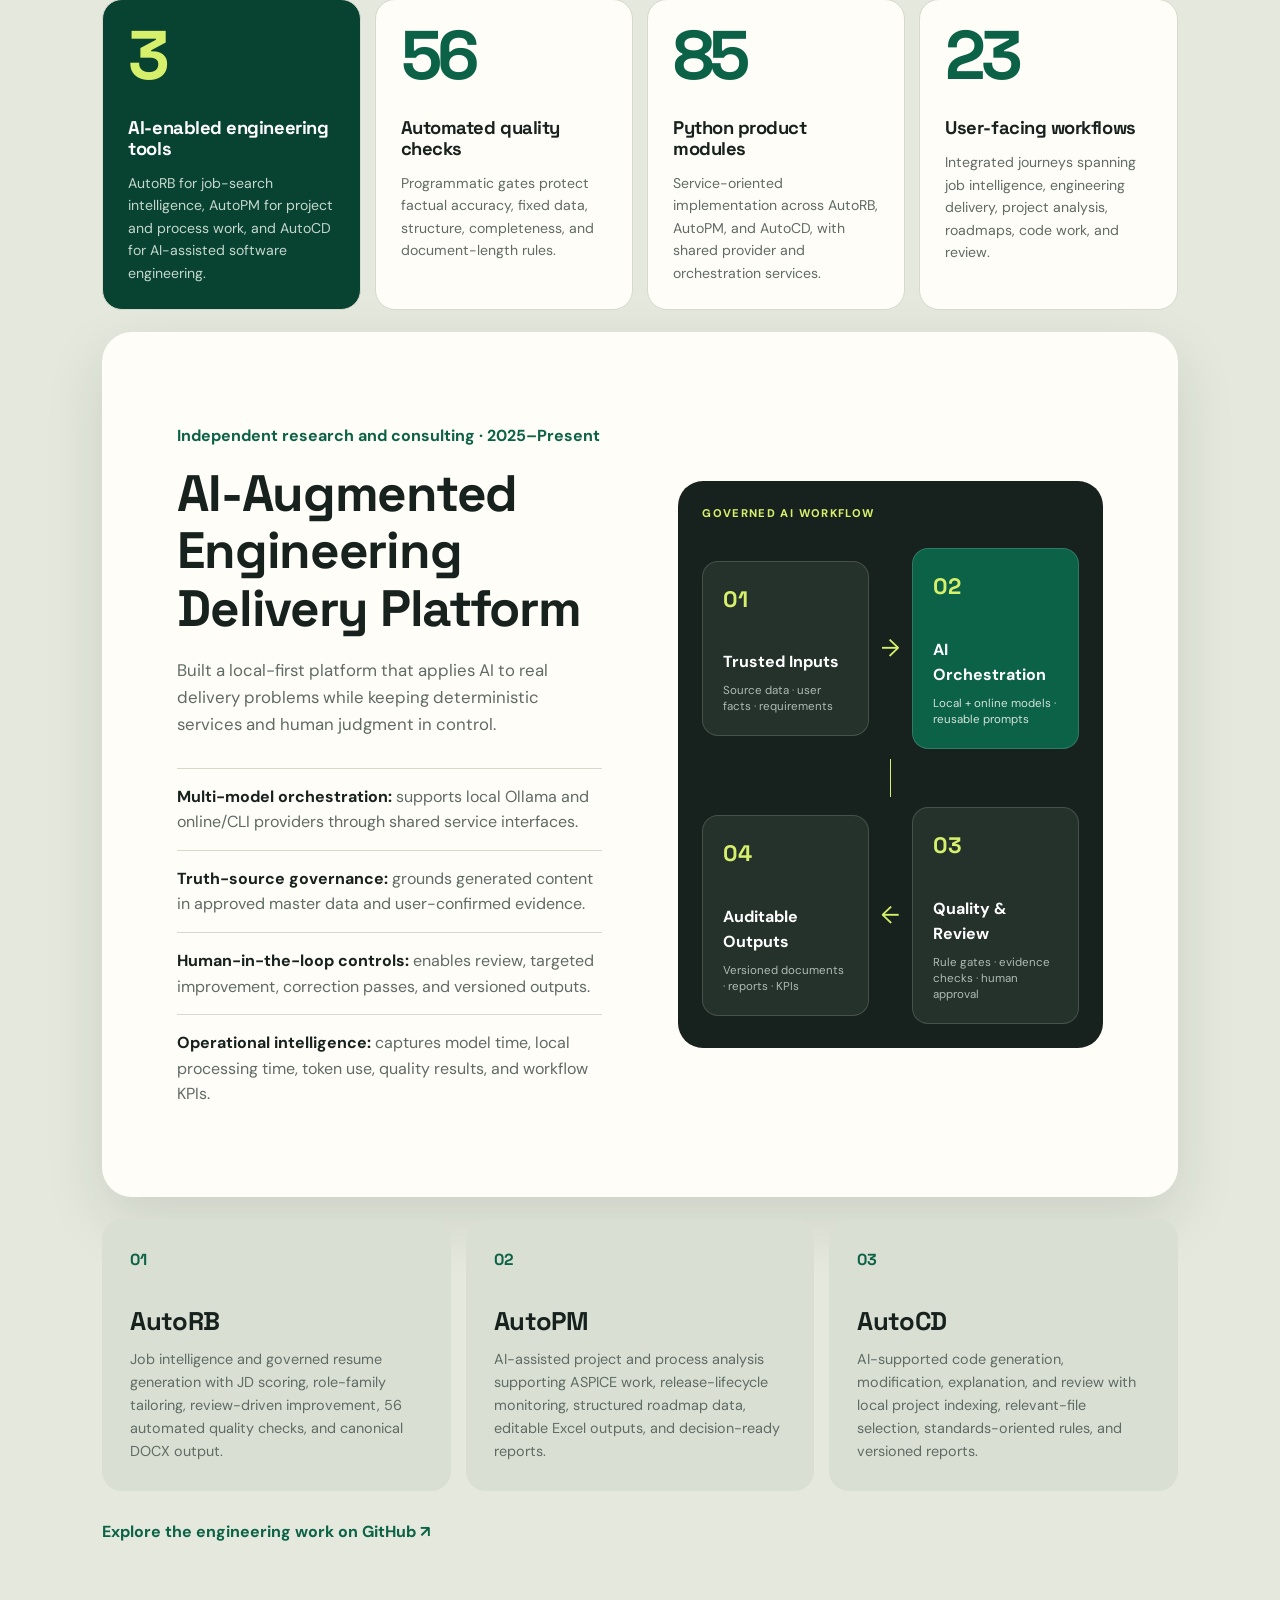
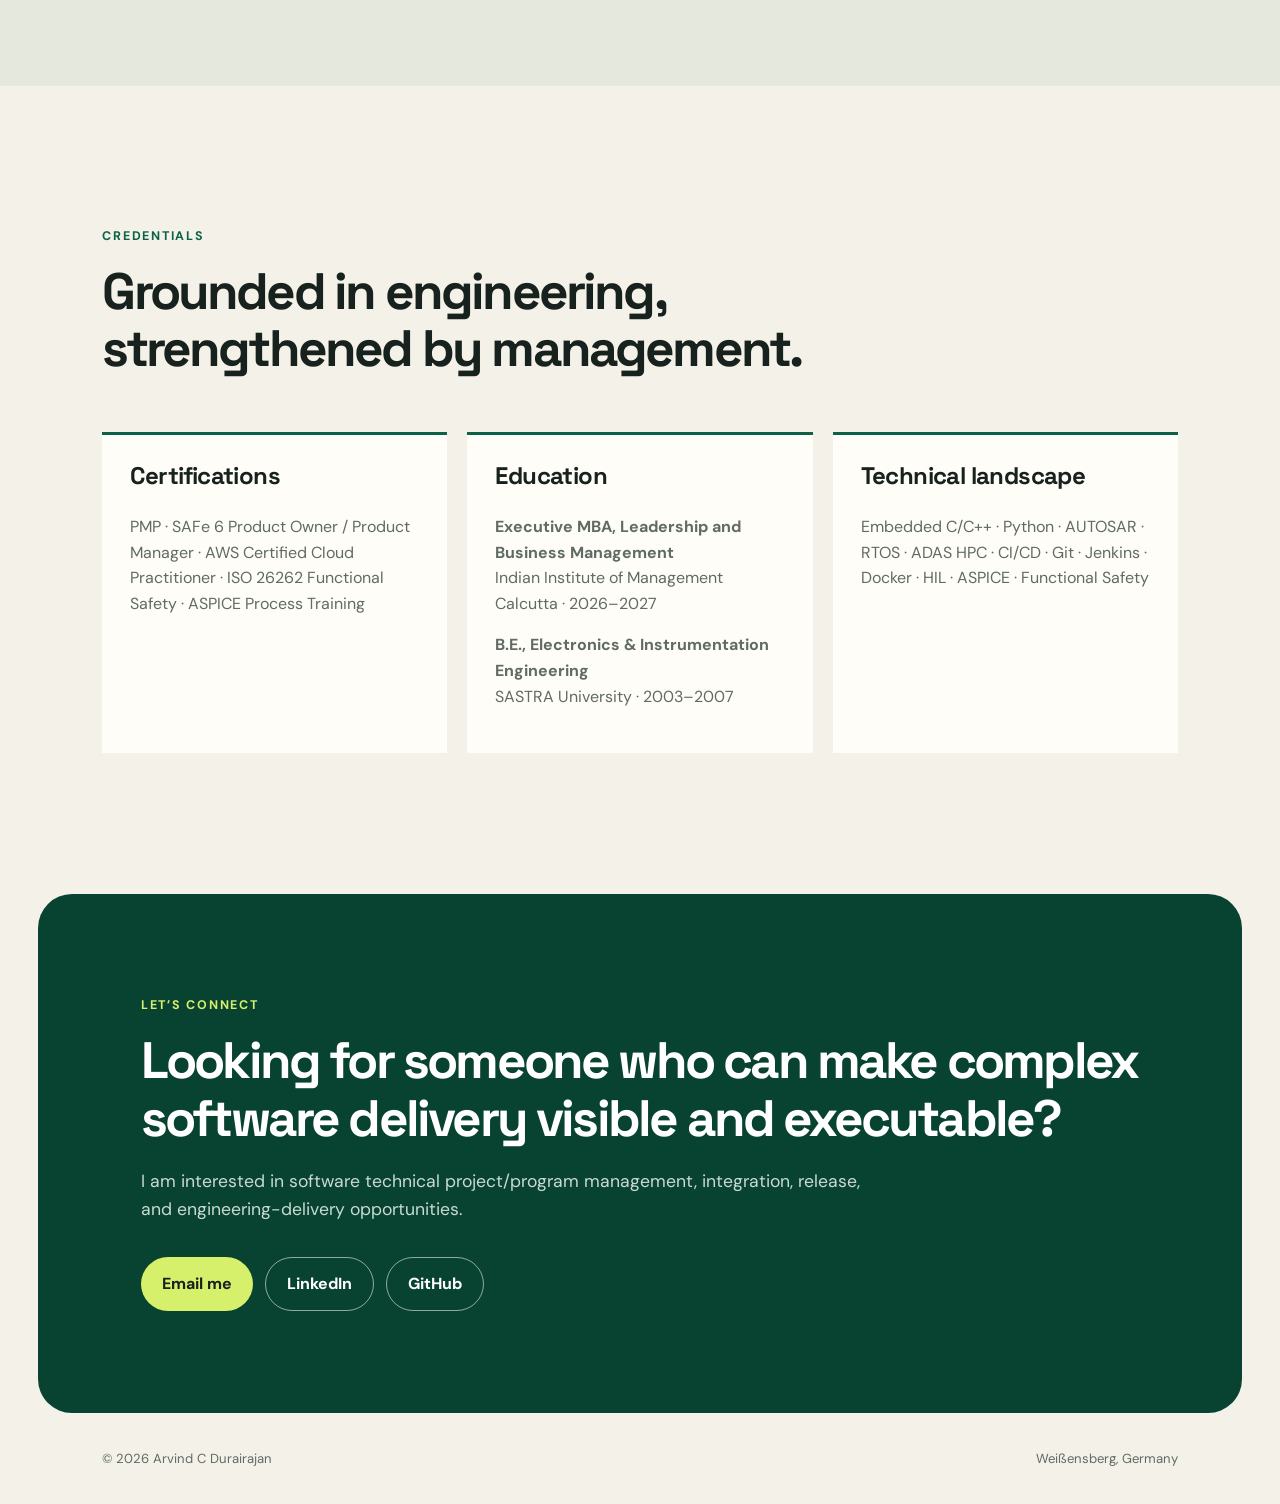
==== commit facd8a55: "Add detailed experience and AI product pages" ====
--- a/index.html
+++ b/index.html
@@ -14,9 +14,9 @@
   <header class="site-header">
     <a class="brand" href="#top">ACD</a>
     <nav aria-label="Primary navigation">
-      <a href="#work">Experience</a>
+      <a href="experience.html">Experience</a>
       <a href="#achievements">Achievements</a>
-      <a href="#projects">Projects</a>
+      <a href="ai-products.html">AI Products</a>
       <a href="#credentials">Credentials</a>
       <a class="nav-contact" href="#contact">Contact</a>
     </nav>
@@ -29,8 +29,8 @@
         <h1>Engineering depth.<br><span>Delivery impact.</span></h1>
         <p class="hero-intro">I am Arvind C Durairajan, an embedded-software and technical-delivery leader with 18+ years of experience turning complex engineering challenges into reliable products and measurable business outcomes. I bring hands-on development depth, cross-functional leadership, and a proven record of aligning global teams, accelerating delivery, reducing risk, and guiding safety-critical software from concept through production release.</p>
         <div class="hero-actions">
-          <a class="button primary" href="#work">Explore my work</a>
-          <a class="button secondary" href="#projects">See my AI products</a>
+          <a class="button primary" href="experience.html">Explore my work</a>
+          <a class="button secondary" href="ai-products.html">See my AI products</a>
         </div>
         <div class="hero-meta">
           <span>Weißensberg, Germany</span>
--- a/styles.css
+++ b/styles.css
@@ -94,7 +94,7 @@
 .profile-proof strong { color: var(--lime); font-family: "Space Grotesk", sans-serif; font-size: 1.7rem; }
 .profile-proof span { color: #c1d3ca; font-size: .65rem; line-height: 1.35; }
 
-.capability-strip { display: flex; gap: 34px; overflow: hidden; padding: 17px 0; background: var(--ink); color: white; font-size: .77rem; font-weight: 700; letter-spacing: .08em; text-transform: uppercase; white-space: nowrap; }
+.capability-strip { display: flex; justify-content: center; gap: 34px; overflow: hidden; padding: 17px 0; background: var(--ink); color: white; font-size: .77rem; font-weight: 700; letter-spacing: .08em; text-transform: uppercase; white-space: nowrap; }
 .capability-strip span::before { content: "✦"; margin: 0 34px 0 0; color: var(--lime); }
 
 .section { padding: clamp(85px, 11vw, 160px) clamp(22px, 8vw, 130px); }
@@ -124,11 +124,11 @@
 .career-content .career-result { margin: 20px 0 0; padding-left: 16px; border-left: 3px solid var(--green); color: var(--ink); font-weight: 700; }
 
 .achievements-section {
-  background: var(--ink);
-  color: white;
-}
-.achievements-section .eyebrow { color: var(--lime); }
-.achievements-section .section-heading > p:last-child { color: #b9c4be; }
+  background: #dfe7dc;
+  color: var(--ink);
+}
+.achievements-section .eyebrow { color: var(--green); }
+.achievements-section .section-heading > p:last-child { color: var(--muted); }
 .achievements-grid {
   display: grid;
   grid-template-columns: repeat(4, 1fr);
@@ -139,19 +139,20 @@
   flex-direction: column;
   min-height: 330px;
   padding: 27px;
-  border: 1px solid rgba(255, 255, 255, 0.13);
+  border: 1px solid #c6d1c4;
   border-radius: 22px;
-  background: #202c27;
+  background: var(--card);
+  color: var(--ink);
 }
 .achievement-card.standout {
   grid-column: span 3;
   background: var(--lime);
   color: var(--ink);
 }
-.achievement-card.award-card { background: var(--green); }
+.achievement-card.award-card { border-color: var(--green); background: var(--green); color: white; }
 .achievement-number {
   margin-bottom: 30px;
-  color: var(--lime);
+  color: var(--green);
   font-family: "Space Grotesk", sans-serif;
   font-size: clamp(3rem, 5vw, 5.4rem);
   font-weight: 700;
@@ -160,18 +161,20 @@
 }
 .standout .achievement-number { color: var(--green-dark); }
 .achievement-card h3 { margin-bottom: 14px; font-size: 1.35rem; }
-.achievement-card p { margin: 0; color: #bac7c0; font-size: .93rem; }
+.achievement-card p { margin: 0; color: var(--muted); font-size: .93rem; }
 .standout p { color: #3e4d45; }
+.award-card p { color: #d5e5dd; }
 .achievement-context {
   margin-top: auto;
   padding-top: 25px;
-  color: #8fa198;
+  color: #6d8176;
   font-size: .72rem;
   font-weight: 700;
   letter-spacing: .05em;
   text-transform: uppercase;
 }
 .standout .achievement-context { color: #526159; }
+.award-card .achievement-context { color: #b7d1c4; }
 .award-mark {
   align-self: flex-start;
   margin-bottom: 42px;
@@ -230,10 +233,73 @@
 .light { background: var(--lime); color: var(--ink); }
 .outline-light { border: 1px solid rgba(255,255,255,.55); }
 footer { display: flex; justify-content: space-between; gap: 20px; padding: 35px clamp(22px, 8vw, 130px); color: var(--muted); font-size: .82rem; }
+.active-nav { color: var(--green); }
+.subpage-hero { padding: clamp(90px, 12vw, 170px) clamp(22px, 8vw, 130px); background: radial-gradient(circle at 80% 15%, rgba(215,240,108,.62), transparent 25%), linear-gradient(135deg, #f4f1e9, #e5eadf); }
+.subpage-hero h1 { max-width: 1100px; }
+.subpage-hero > p:not(.eyebrow) { max-width: 900px; color: var(--muted); font-size: clamp(1.1rem, 1.8vw, 1.4rem); }
+.subpage-stats { display: grid; grid-template-columns: repeat(4, 1fr); max-width: 1100px; margin-top: 55px; border: 1px solid var(--line); border-radius: 22px; background: rgba(255,253,247,.75); overflow: hidden; }
+.subpage-stats div { padding: 25px; border-right: 1px solid var(--line); }
+.subpage-stats div:last-child { border-right: 0; }
+.subpage-stats strong, .subpage-stats span { display: block; }
+.subpage-stats strong { color: var(--green); font-family: "Space Grotesk", sans-serif; font-size: 2.8rem; letter-spacing: -.06em; }
+.subpage-stats span { color: var(--muted); font-size: .78rem; }
+.value-grid { display: grid; grid-template-columns: repeat(3, 1fr); gap: 18px; }
+.value-grid article { padding: 30px; border-top: 3px solid var(--green); background: var(--card); }
+.value-grid span, .product-number { color: var(--green); font-family: "Space Grotesk", sans-serif; font-weight: 700; }
+.value-grid h3 { margin: 40px 0 12px; }
+.value-grid p { color: var(--muted); }
+.deep-career-section, .product-case-section { background: #e5e9df; }
+.deep-role { display: grid; grid-template-columns: minmax(160px,.25fr) 1fr; gap: clamp(25px,5vw,75px); padding: 55px 0; border-top: 1px solid #cbd3c8; }
+.deep-role-side span, .deep-role-side strong { display: block; }
+.deep-role-side span { margin-bottom: 10px; color: var(--green); font-size: .75rem; font-weight: 800; letter-spacing: .05em; text-transform: uppercase; }
+.deep-role-side strong { font-size: .86rem; }
+.deep-role article { padding: clamp(25px,4vw,45px); border-radius: 24px; background: var(--card); }
+.featured-deep-role article { background: var(--green-dark); color: white; }
+.role-type { margin-top: 0; color: var(--green); font-size: .72rem; font-weight: 800; letter-spacing: .09em; text-transform: uppercase; }
+.featured-deep-role .role-type { color: var(--lime); }
+.deep-role h3 { font-size: clamp(2rem,3.5vw,3.7rem); }
+.role-summary { max-width: 900px; color: var(--muted); font-size: 1.05rem; }
+.featured-deep-role .role-summary, .featured-deep-role li, .featured-deep-role .role-columns p { color: #c7d8d0; }
+.role-columns { display: grid; grid-template-columns: 1.15fr .85fr; gap: 45px; margin-top: 35px; padding-top: 30px; border-top: 1px solid var(--line); }
+.featured-deep-role .role-columns { border-color: rgba(255,255,255,.18); }
+.role-columns h4 { font-family: "Space Grotesk", sans-serif; font-size: 1rem; }
+.role-columns ul { padding-left: 18px; color: var(--muted); }
+.role-columns li { margin-bottom: 10px; }
+.impact-stack { display: grid; grid-template-columns: repeat(3,1fr); gap: 8px; margin-bottom: 22px; }
+.impact-stack div { padding: 14px; border-radius: 12px; background: rgba(215,240,108,.13); }
+.impact-stack strong, .impact-stack span { display: block; }
+.impact-stack strong { color: var(--lime); font-family: "Space Grotesk",sans-serif; font-size: 1.9rem; }
+.impact-stack span { color: #c7d8d0; font-size: .65rem; }
+.page-cta { margin: 0 clamp(14px,3vw,42px); padding: clamp(55px,8vw,105px); border-radius: 34px; background: var(--green-dark); color: white; }
+.page-cta .eyebrow { color: var(--lime); }
+.page-cta h2 { max-width: 1050px; }
+.product-case { margin-bottom: 32px; padding: clamp(35px,6vw,75px); border-radius: 30px; background: var(--card); box-shadow: var(--shadow); }
+.product-case-head { display: grid; grid-template-columns: 1.25fr .55fr; gap: 50px; align-items: end; padding-bottom: 45px; border-bottom: 1px solid var(--line); }
+.product-case-head h2 { margin: 12px 0 18px; }
+.product-case-head p { max-width: 760px; color: var(--muted); }
+.product-proof { padding: 25px; border-radius: 20px; background: var(--green-dark); color: white; }
+.product-proof strong, .product-proof span { display: block; }
+.product-proof strong { color: var(--lime); font-family: "Space Grotesk",sans-serif; font-size: 4rem; line-height: 1; }
+.product-proof span { margin-top: 12px; color: #c7d8d0; font-size: .8rem; }
+.product-detail-grid { display: grid; grid-template-columns: repeat(3,1fr); gap: 30px; padding-top: 42px; }
+.product-detail-grid article { padding-right: 25px; border-right: 1px solid var(--line); }
+.product-detail-grid article:last-child { border-right: 0; }
+.product-detail-grid p, .product-detail-grid ul { color: var(--muted); }
+.product-detail-grid ul { padding-left: 18px; }
+.product-detail-grid li { margin-bottom: 9px; }
+.product-stack { display: flex; flex-wrap: wrap; gap: 8px; margin-top: 35px; padding-top: 25px; border-top: 1px solid var(--line); }
+.product-stack span { padding: 7px 11px; border-radius: 999px; background: #e4e8df; color: var(--green-dark); font-size: .72rem; font-weight: 700; }
+.architecture-flow { display: grid; grid-template-columns: 1fr auto 1fr auto 1fr auto 1fr; gap: 15px; align-items: center; }
+.architecture-flow div { min-height: 180px; padding: 25px; border-radius: 18px; background: var(--green-dark); color: white; }
+.architecture-flow span, .architecture-flow strong, .architecture-flow small { display: block; }
+.architecture-flow span { color: var(--lime); font-family: "Space Grotesk",sans-serif; font-size: 1.5rem; font-weight: 700; }
+.architecture-flow strong { margin-top: 45px; }
+.architecture-flow small { margin-top: 8px; color: #bdd0c6; }
+.architecture-flow b { color: var(--green); font-size: 1.5rem; }
 
 @media (max-width: 900px) {
   nav a:not(.nav-contact) { display: none; }
-  .hero, .credentials-grid, .achievements-grid, .ai-impact-grid, .ai-system-card, .ai-capability-grid, .career-spotlight { grid-template-columns: 1fr; }
+  .hero, .credentials-grid, .achievements-grid, .ai-impact-grid, .ai-system-card, .ai-capability-grid, .career-spotlight, .value-grid, .role-columns, .product-case-head, .product-detail-grid { grid-template-columns: 1fr; }
   .hero { min-height: auto; }
   .hero-profile { max-width: 580px; }
   .profile-image-wrap { margin: 0; }
@@ -241,6 +307,13 @@
   .career-content { grid-column: 2; }
   .achievement-card.standout { grid-column: auto; }
   .visual-node { min-height: 140px; padding: 15px; }
+  .capability-strip { justify-content: flex-start; }
+  .deep-role { grid-template-columns: 1fr; gap: 15px; }
+  .subpage-stats { grid-template-columns: repeat(2,1fr); }
+  .subpage-stats div:nth-child(2) { border-right: 0; }
+  .architecture-flow { grid-template-columns: 1fr; }
+  .architecture-flow b { transform: rotate(90deg); text-align: center; }
+  .product-detail-grid article { padding-right: 0; border-right: 0; border-bottom: 1px solid var(--line); }
 }
 @media (max-width: 560px) {
   h1 { font-size: 3.2rem; }
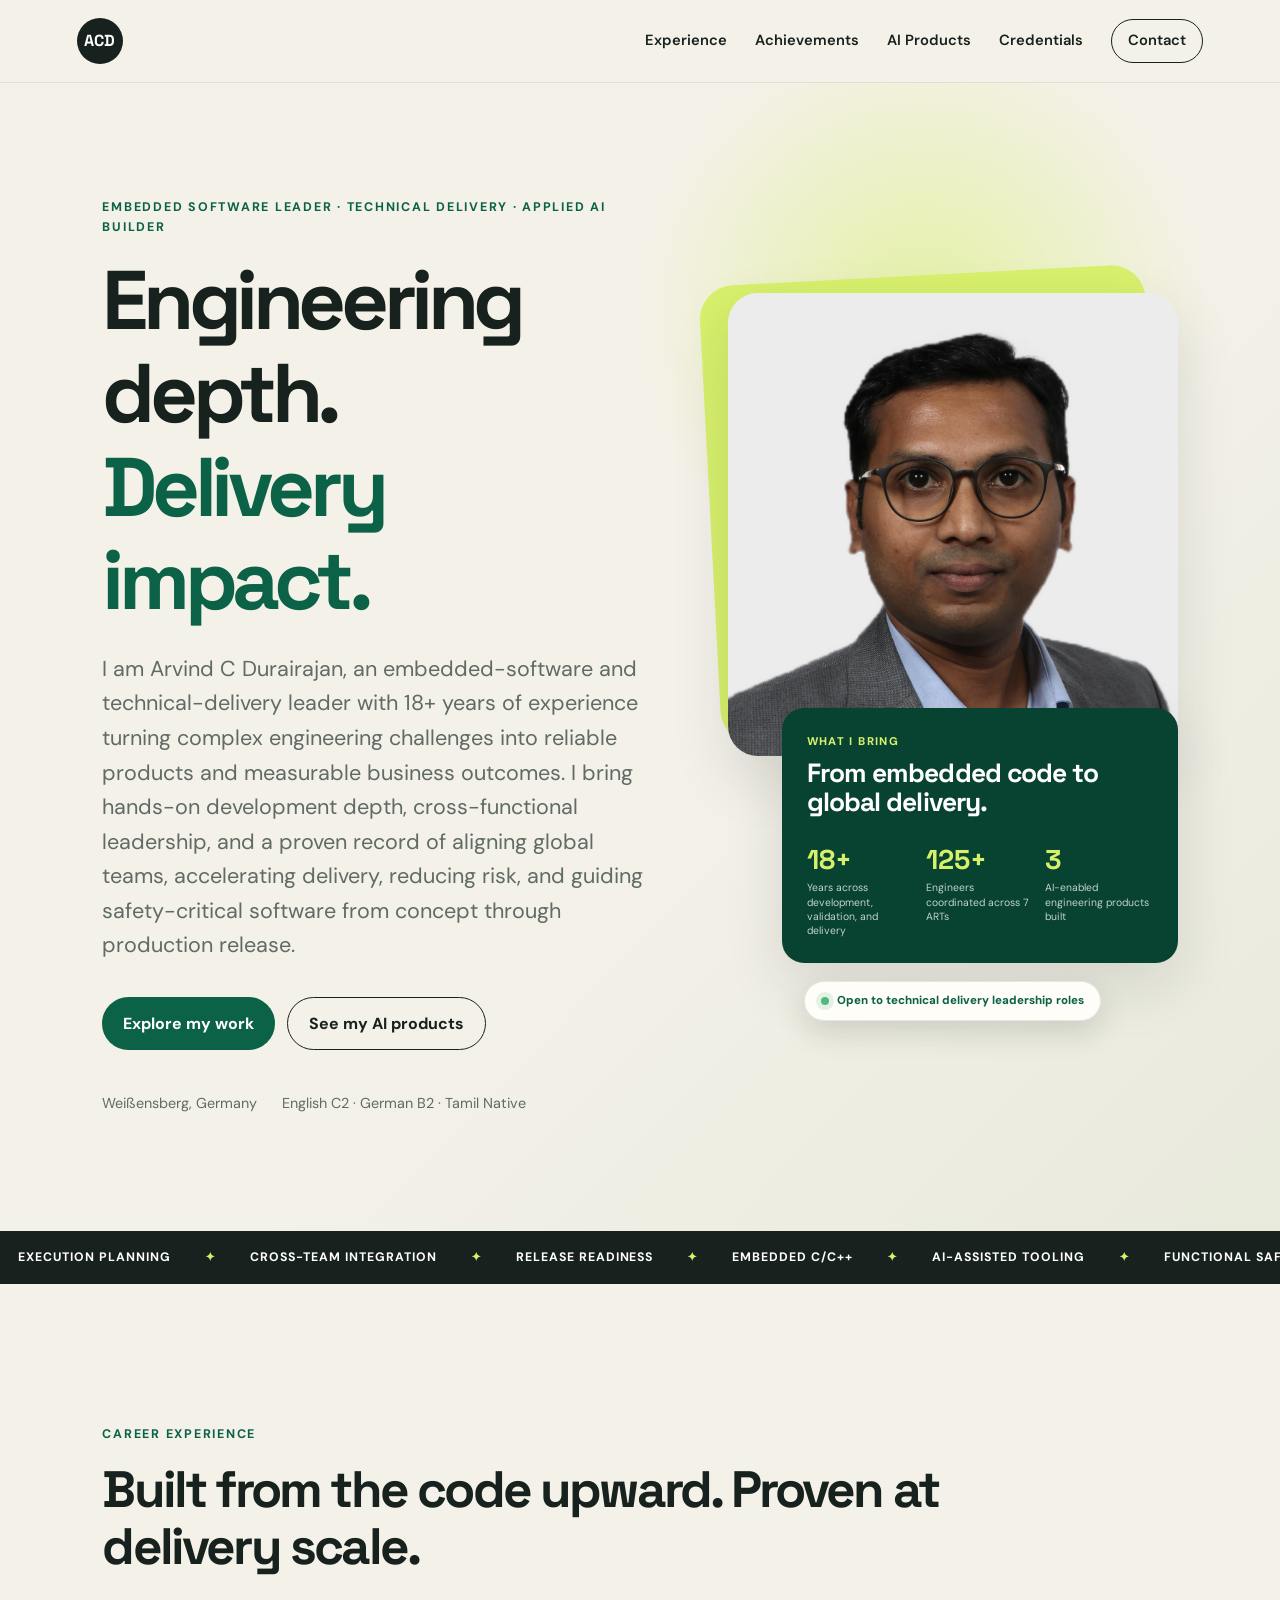
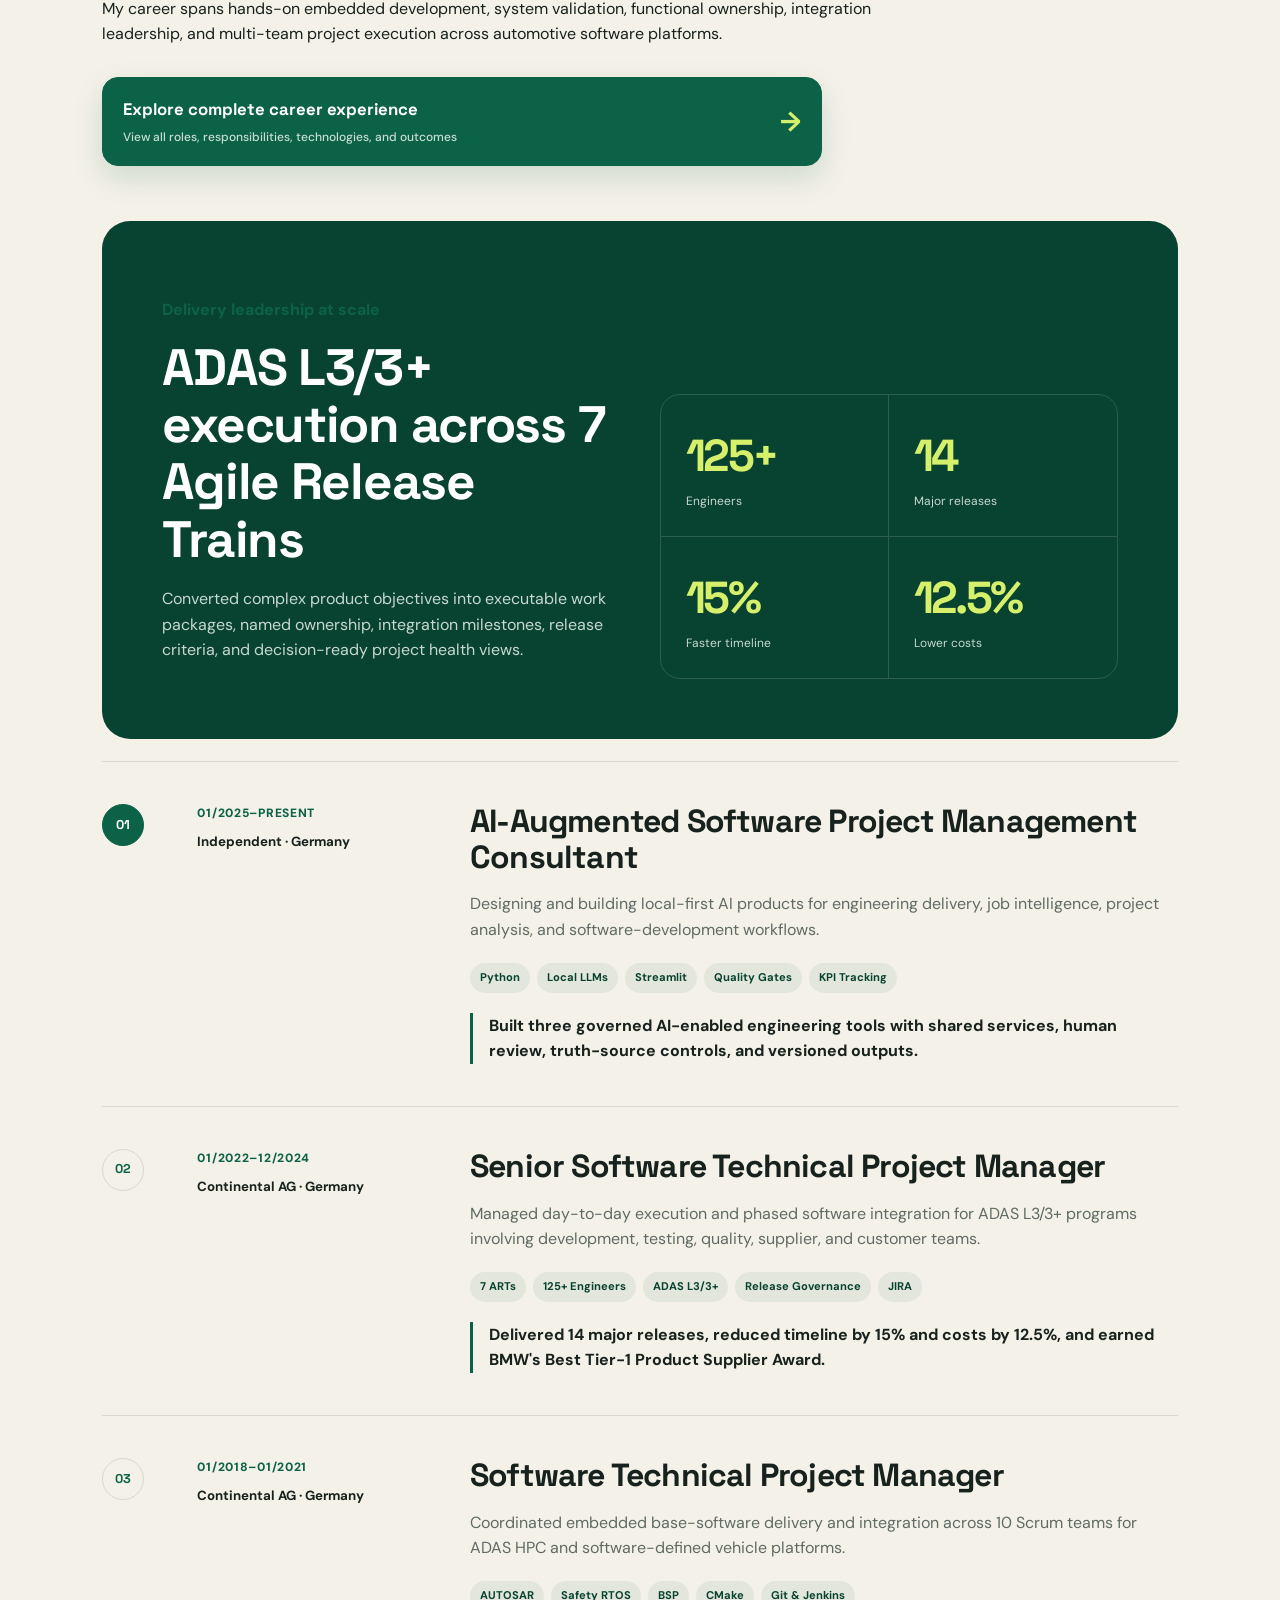
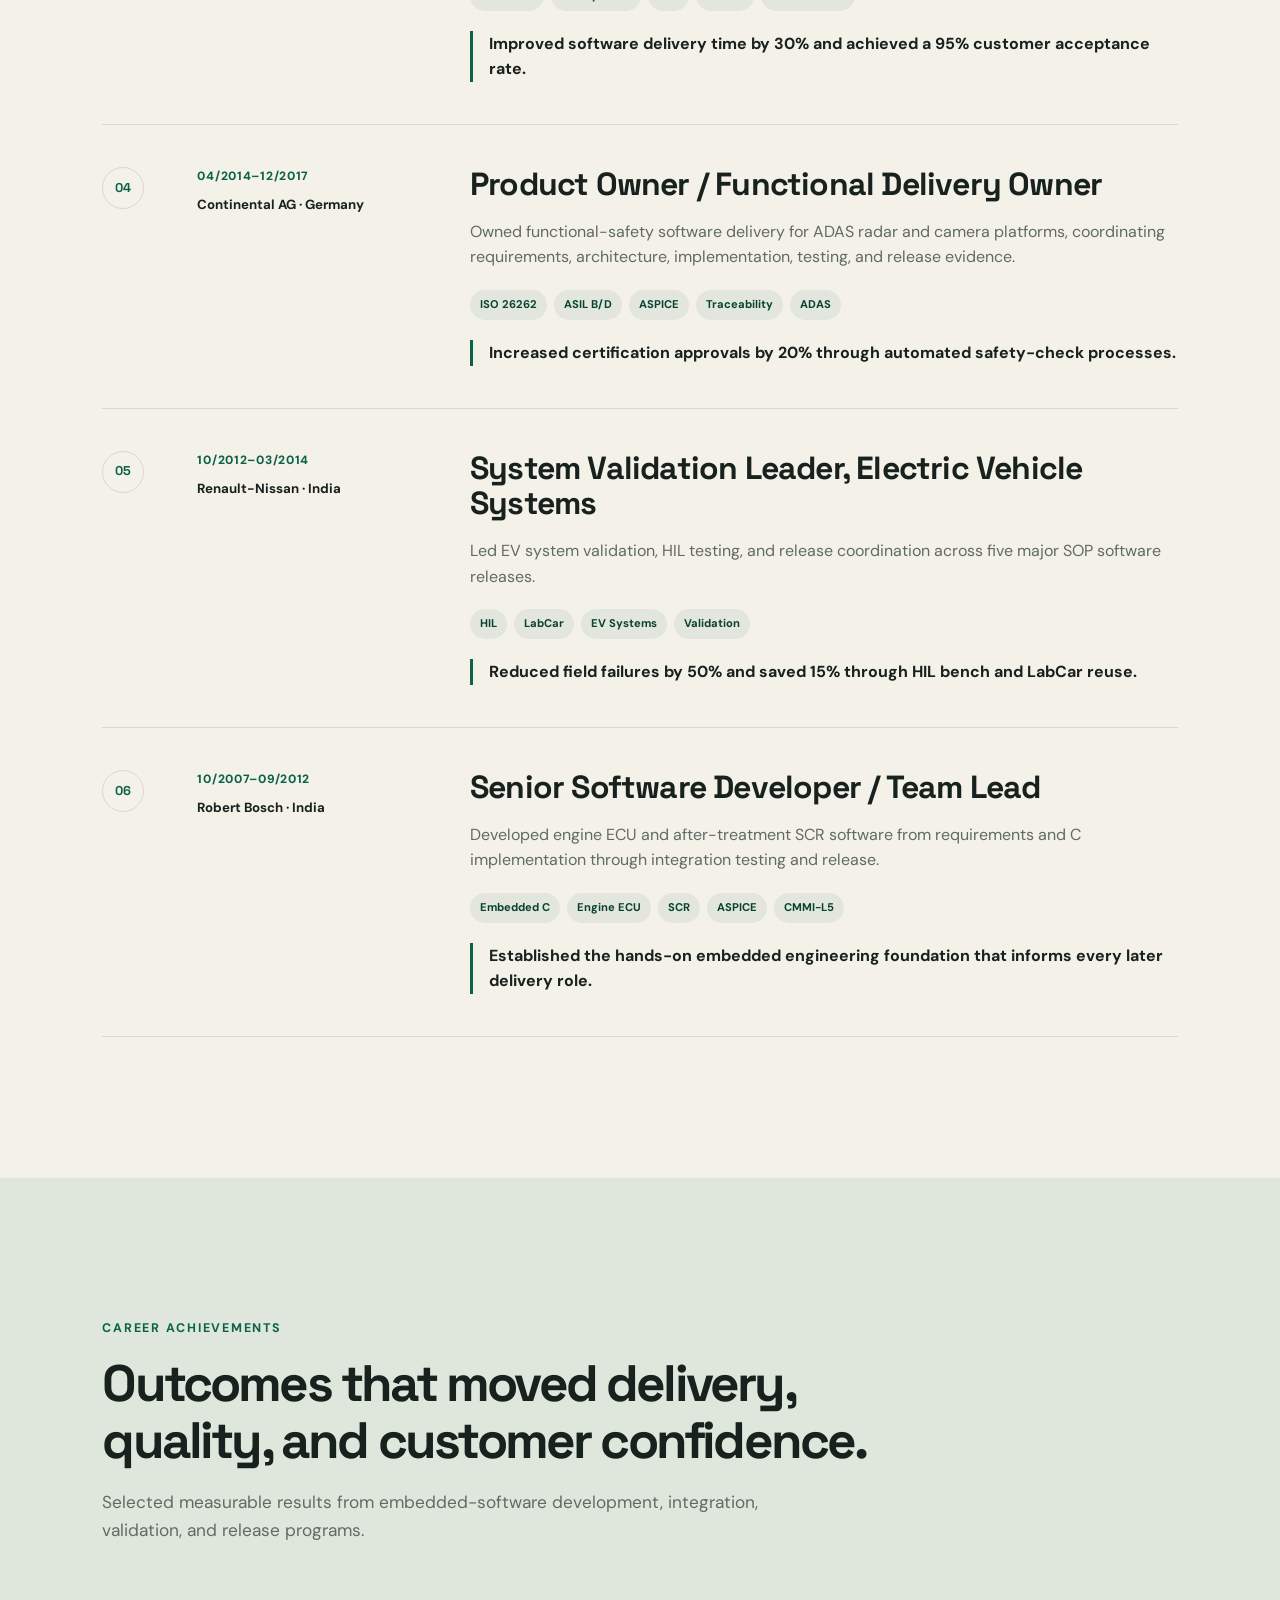
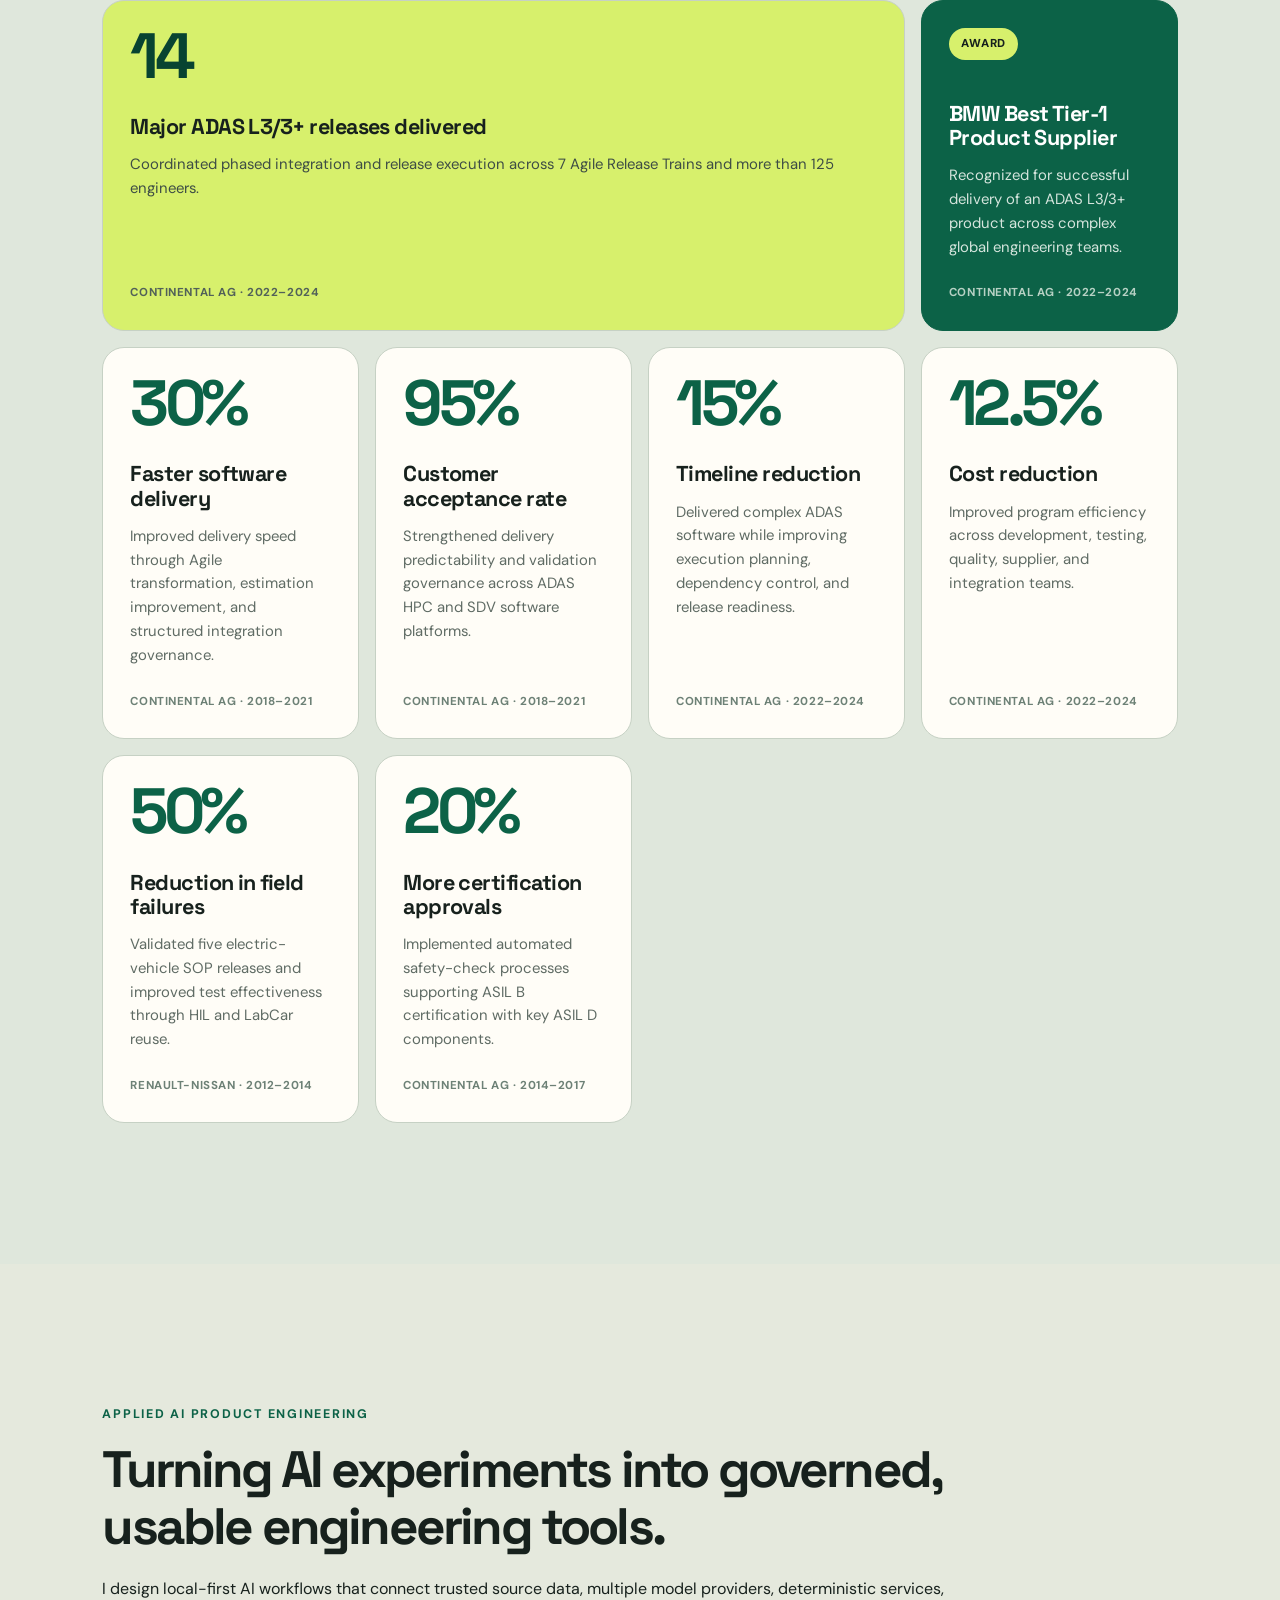
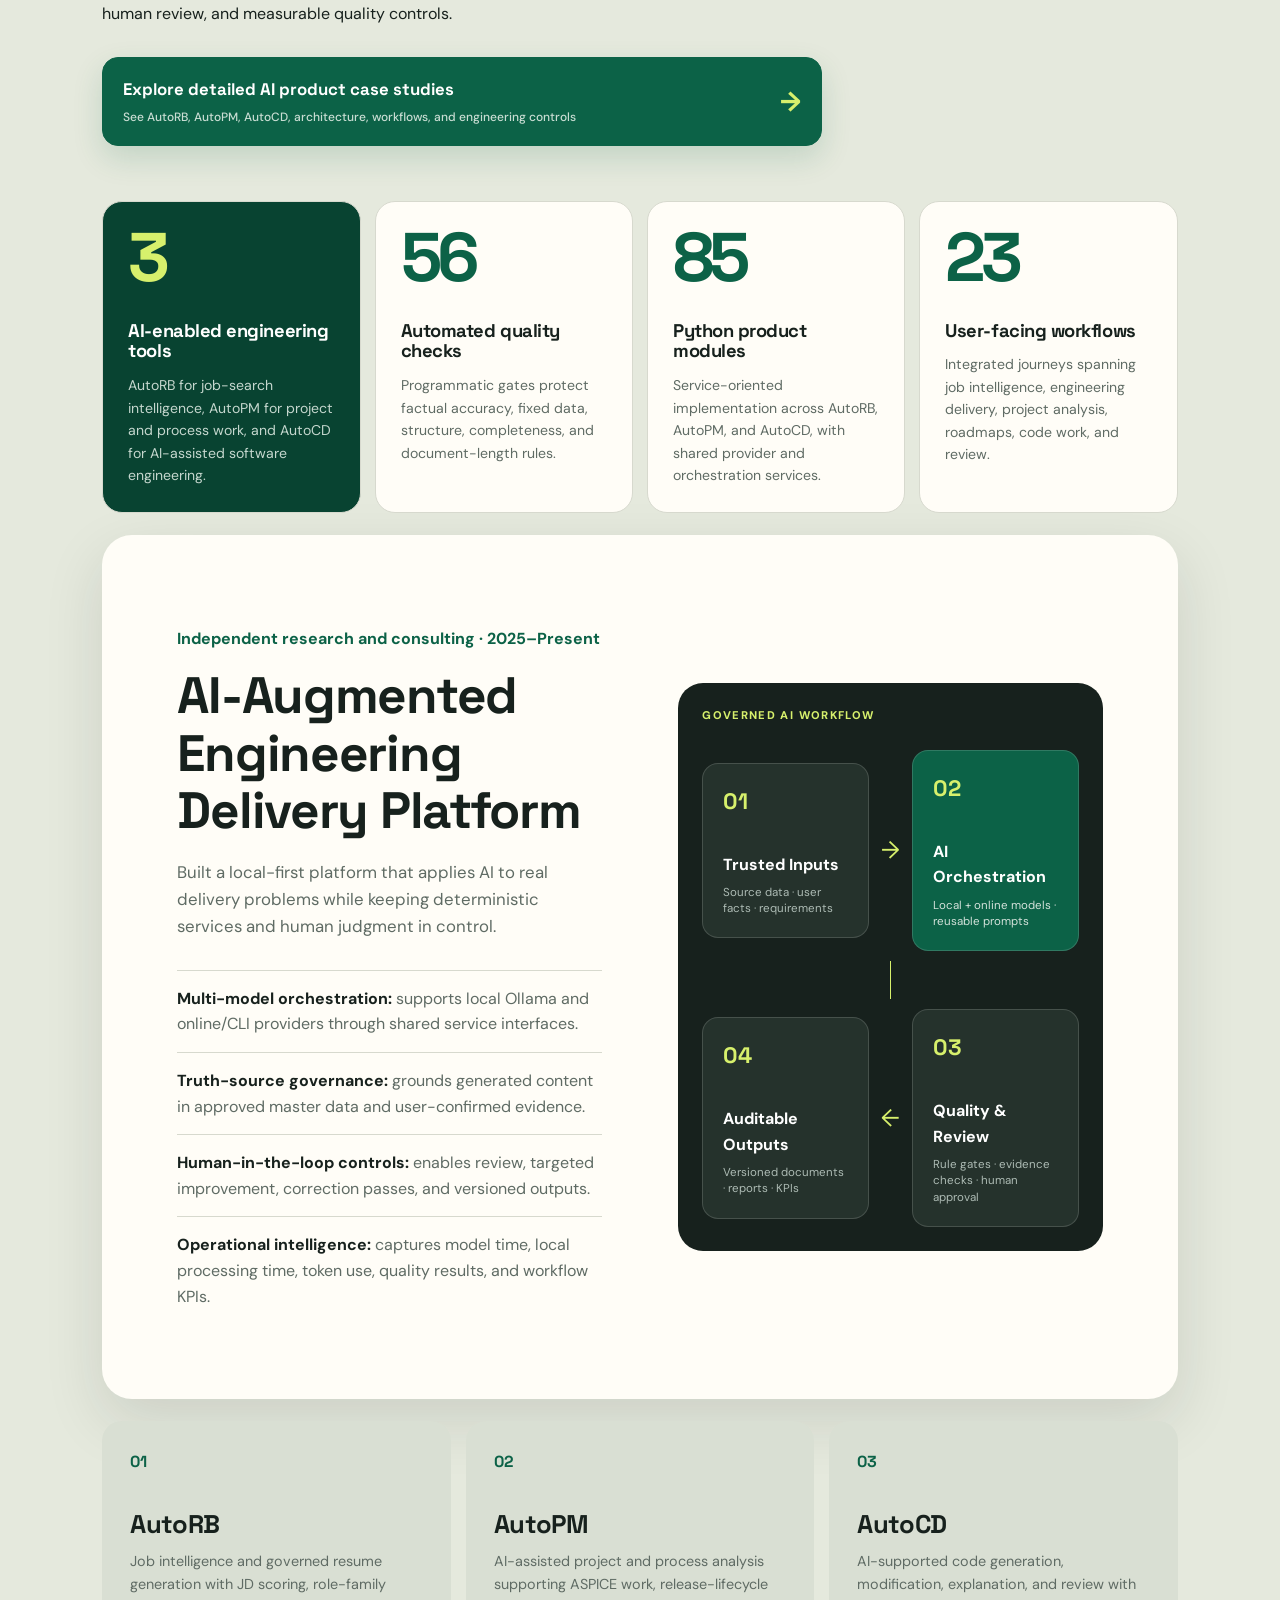
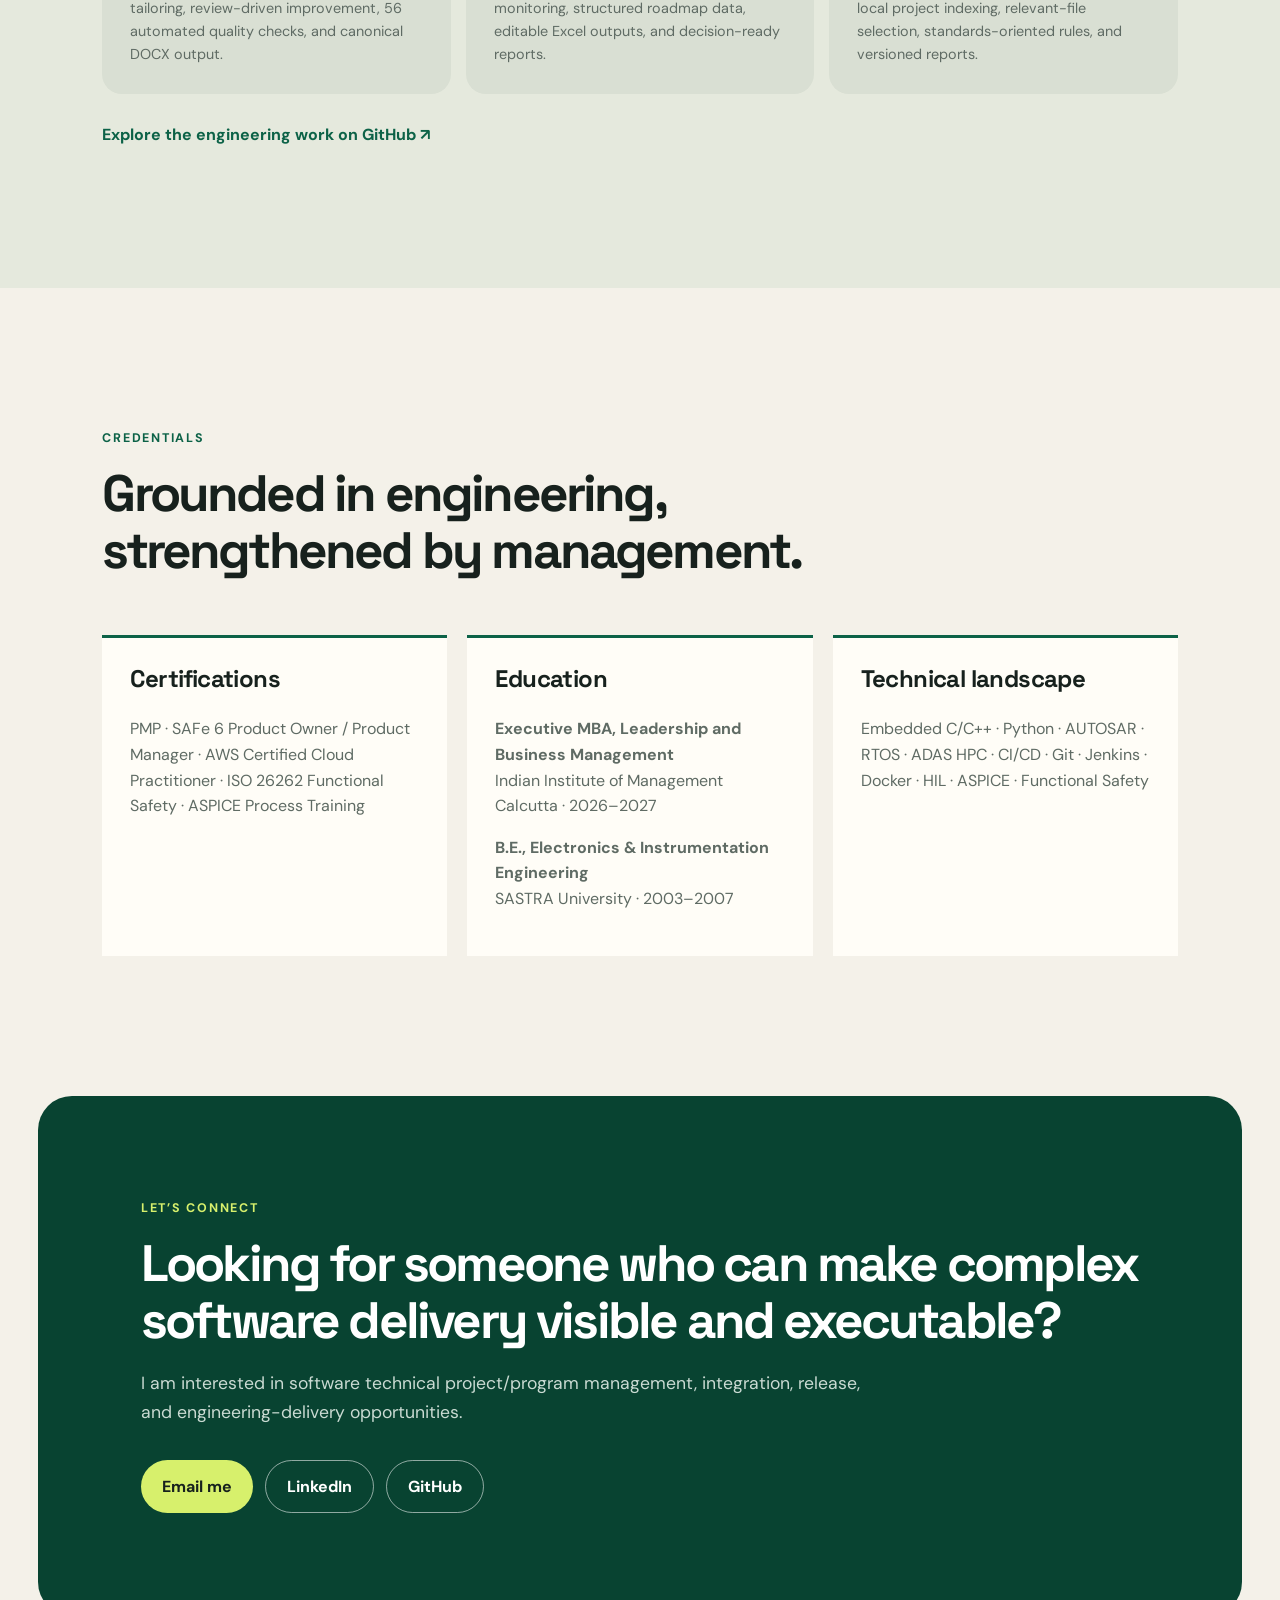
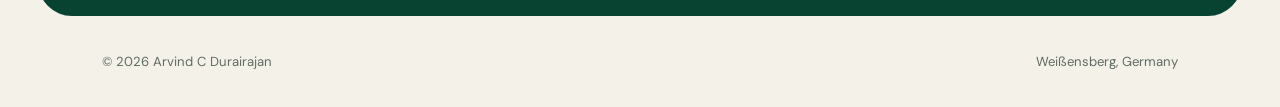
==== commit 4e7cccd2: "Add visible links to detailed portfolio pages" ====
--- a/index.html
+++ b/index.html
@@ -68,6 +68,7 @@
         <p class="eyebrow">Career experience</p>
         <h2>Built from the code upward. Proven at delivery scale.</h2>
         <p>My career spans hands-on embedded development, system validation, functional ownership, integration leadership, and multi-team project execution across automotive software platforms.</p>
+        <a class="section-cta" href="experience.html"><span>Explore complete career experience</span><strong>View all roles, responsibilities, technologies, and outcomes</strong><b>→</b></a>
       </div>
 
       <div class="career-spotlight">
@@ -234,6 +235,7 @@
         <p class="eyebrow">Applied AI product engineering</p>
         <h2>Turning AI experiments into governed, usable engineering tools.</h2>
         <p>I design local-first AI workflows that connect trusted source data, multiple model providers, deterministic services, human review, and measurable quality controls.</p>
+        <a class="section-cta" href="ai-products.html"><span>Explore detailed AI product case studies</span><strong>See AutoRB, AutoPM, AutoCD, architecture, workflows, and engineering controls</strong><b>→</b></a>
       </div>
 
       <div class="ai-impact-grid">
--- a/styles.css
+++ b/styles.css
@@ -100,6 +100,11 @@
 .section { padding: clamp(85px, 11vw, 160px) clamp(22px, 8vw, 130px); }
 .section-heading { max-width: 850px; margin-bottom: 55px; }
 .section-heading > p:last-child { max-width: 690px; color: var(--muted); font-size: 1.08rem; }
+.section-cta { display: grid; grid-template-columns: 1fr auto; gap: 5px 22px; align-items: center; max-width: 720px; margin-top: 30px; padding: 18px 20px; border: 1px solid var(--green); border-radius: 16px; background: var(--green); color: white; box-shadow: 0 12px 30px rgba(12,98,71,.16); transition: transform .2s, background .2s; }
+.section-cta:hover { transform: translateY(-3px); background: var(--green-dark); }
+.section-cta span { font-family: "Space Grotesk", sans-serif; font-size: 1.05rem; font-weight: 700; }
+.section-cta strong { grid-column: 1; color: #c9ddd3; font-size: .75rem; font-weight: 500; }
+.section-cta b { grid-column: 2; grid-row: 1 / span 2; color: var(--lime); font-size: 1.7rem; }
 .career-spotlight { display: grid; grid-template-columns: 1fr 1fr; gap: 40px; align-items: end; margin-bottom: 22px; padding: clamp(32px, 5vw, 60px); border-radius: 28px; background: var(--green-dark); color: white; }
 .spotlight-copy h3 { max-width: 720px; margin-bottom: 18px; font-size: clamp(2rem, 4vw, 4rem); }
 .spotlight-copy > p:last-child { max-width: 670px; color: #c7d8d0; }
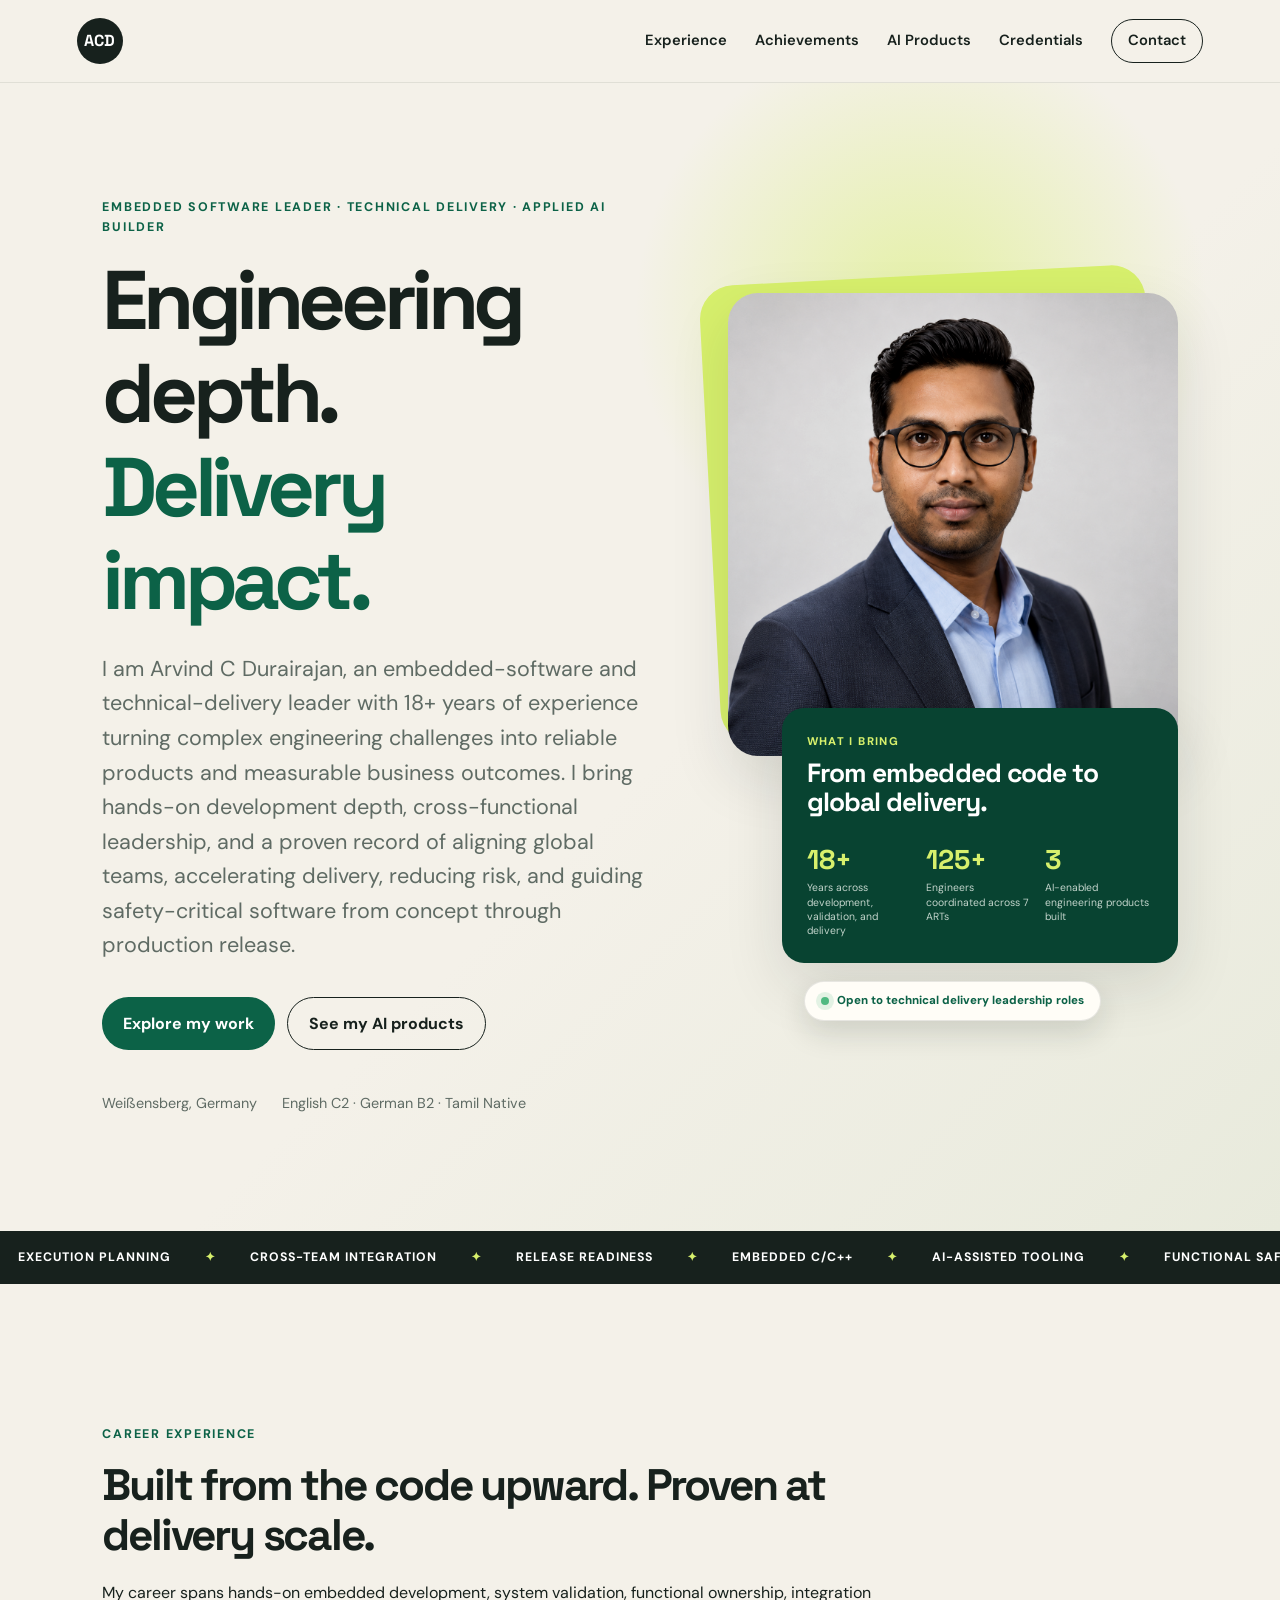
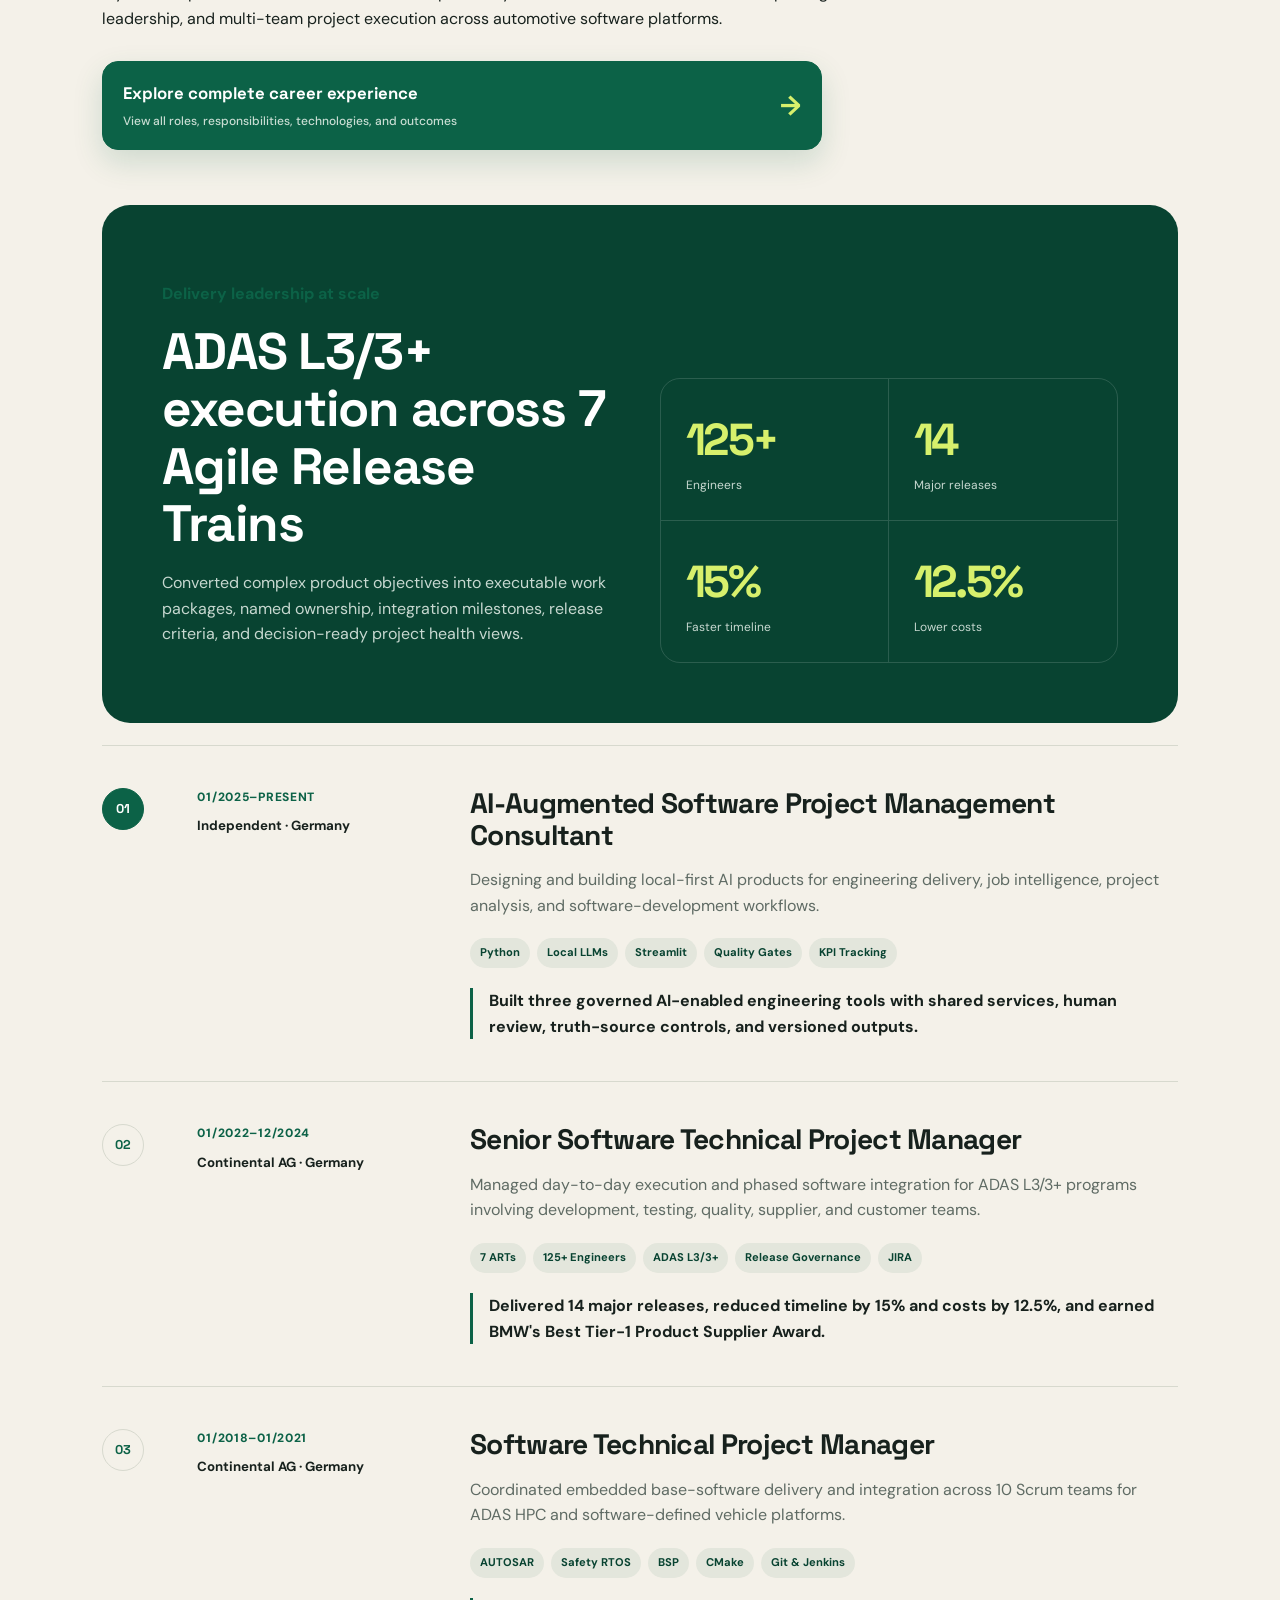
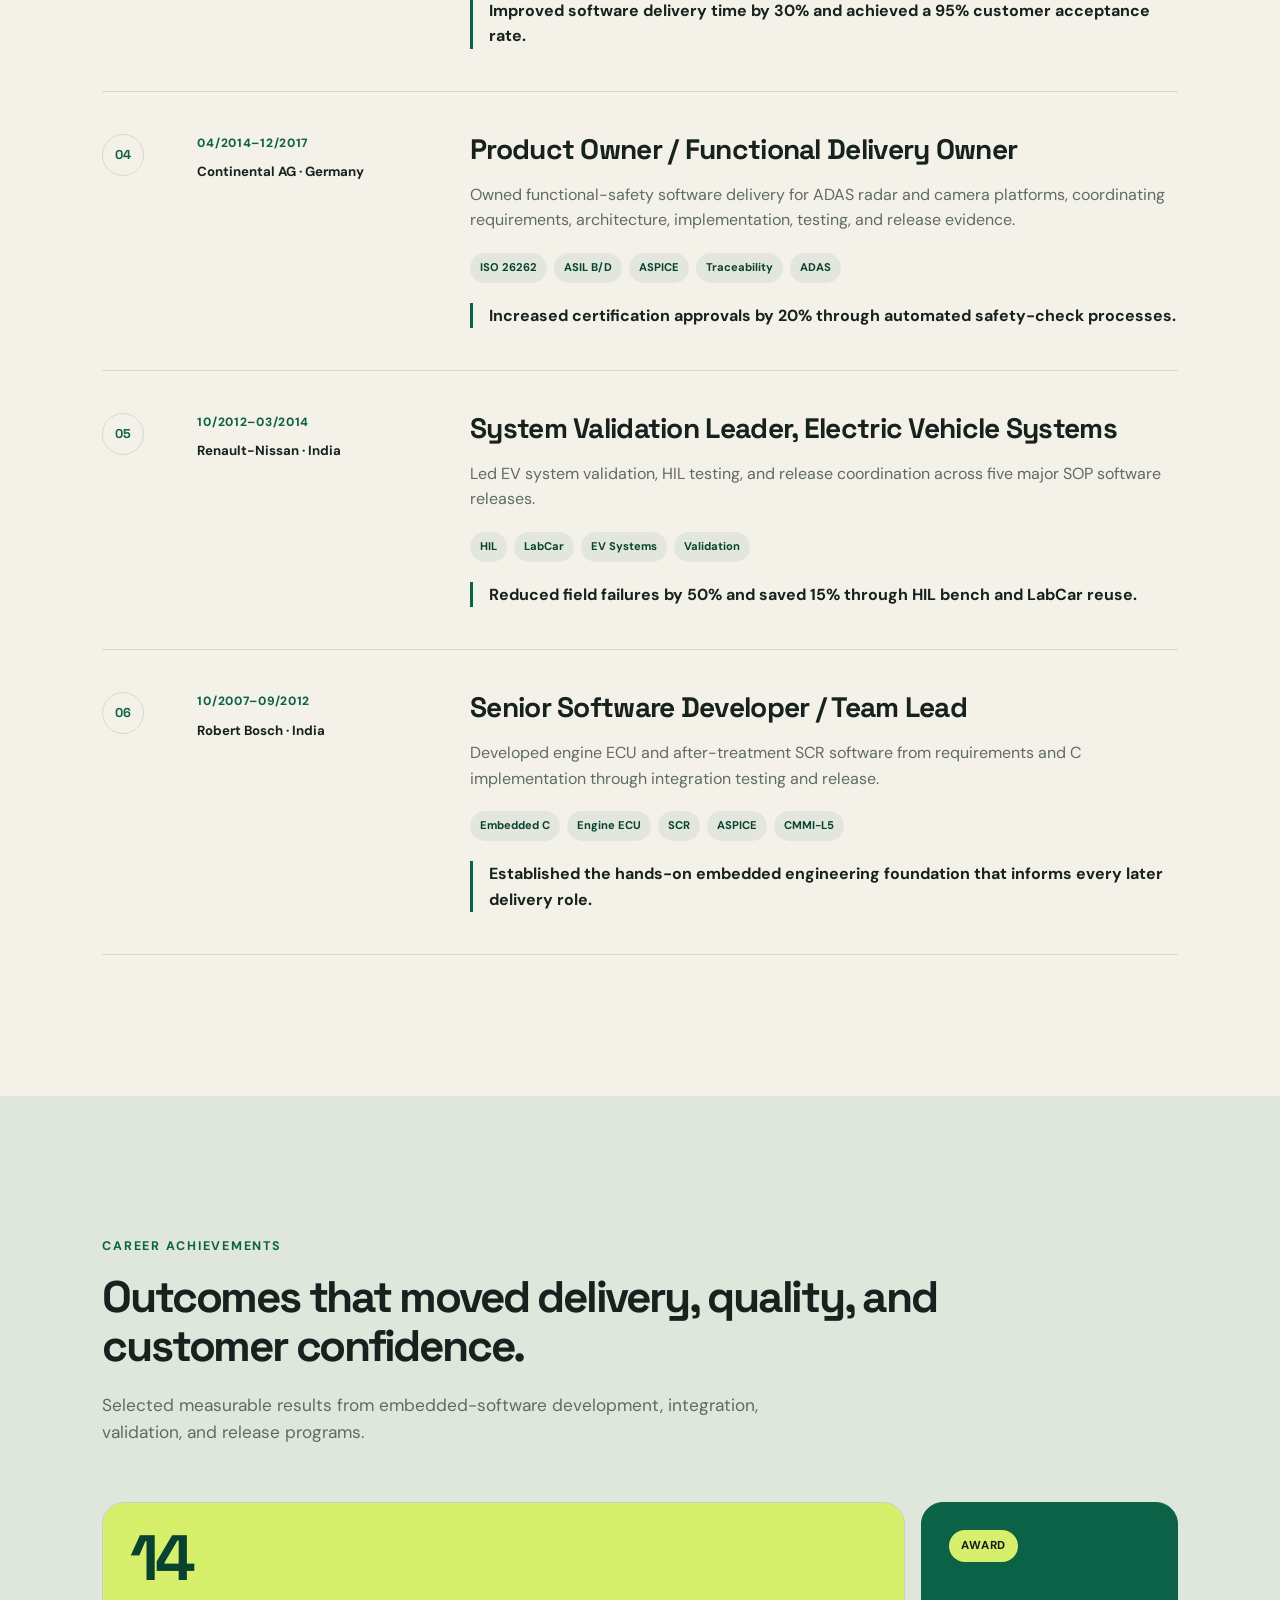
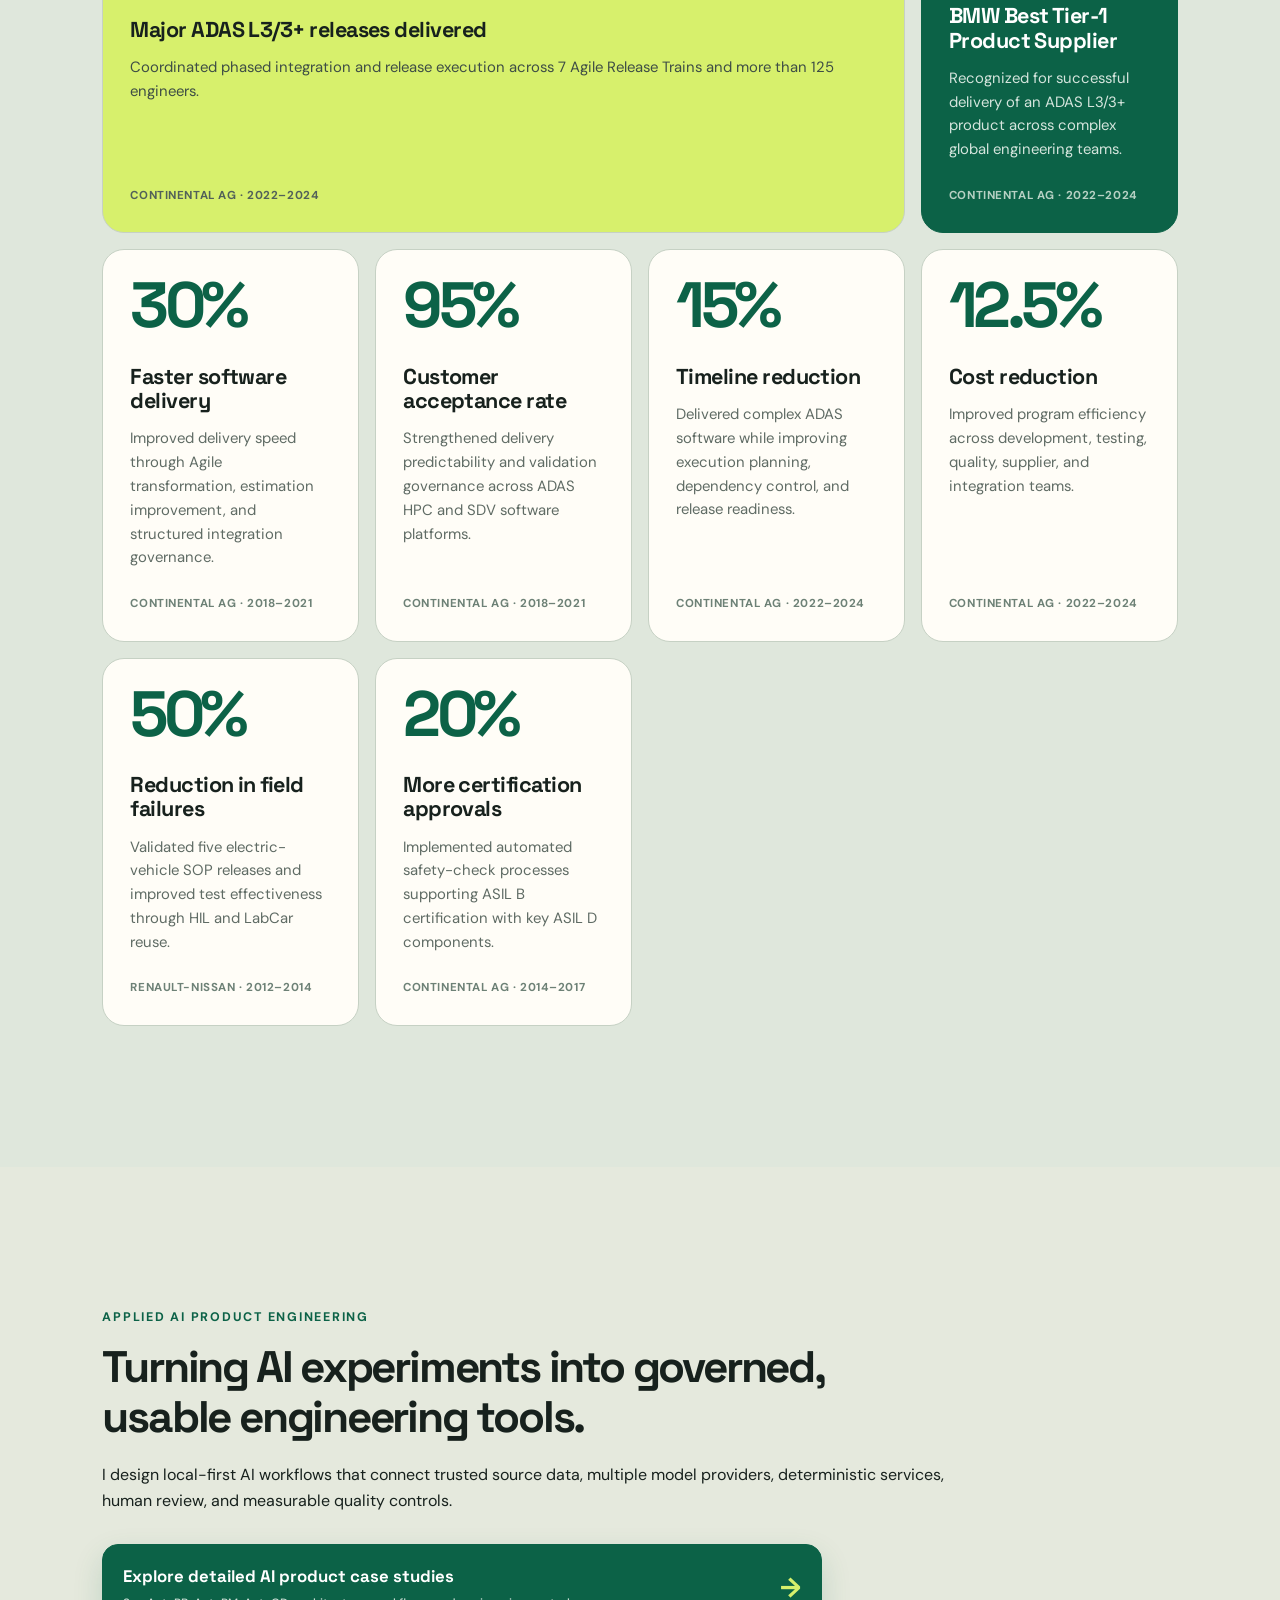
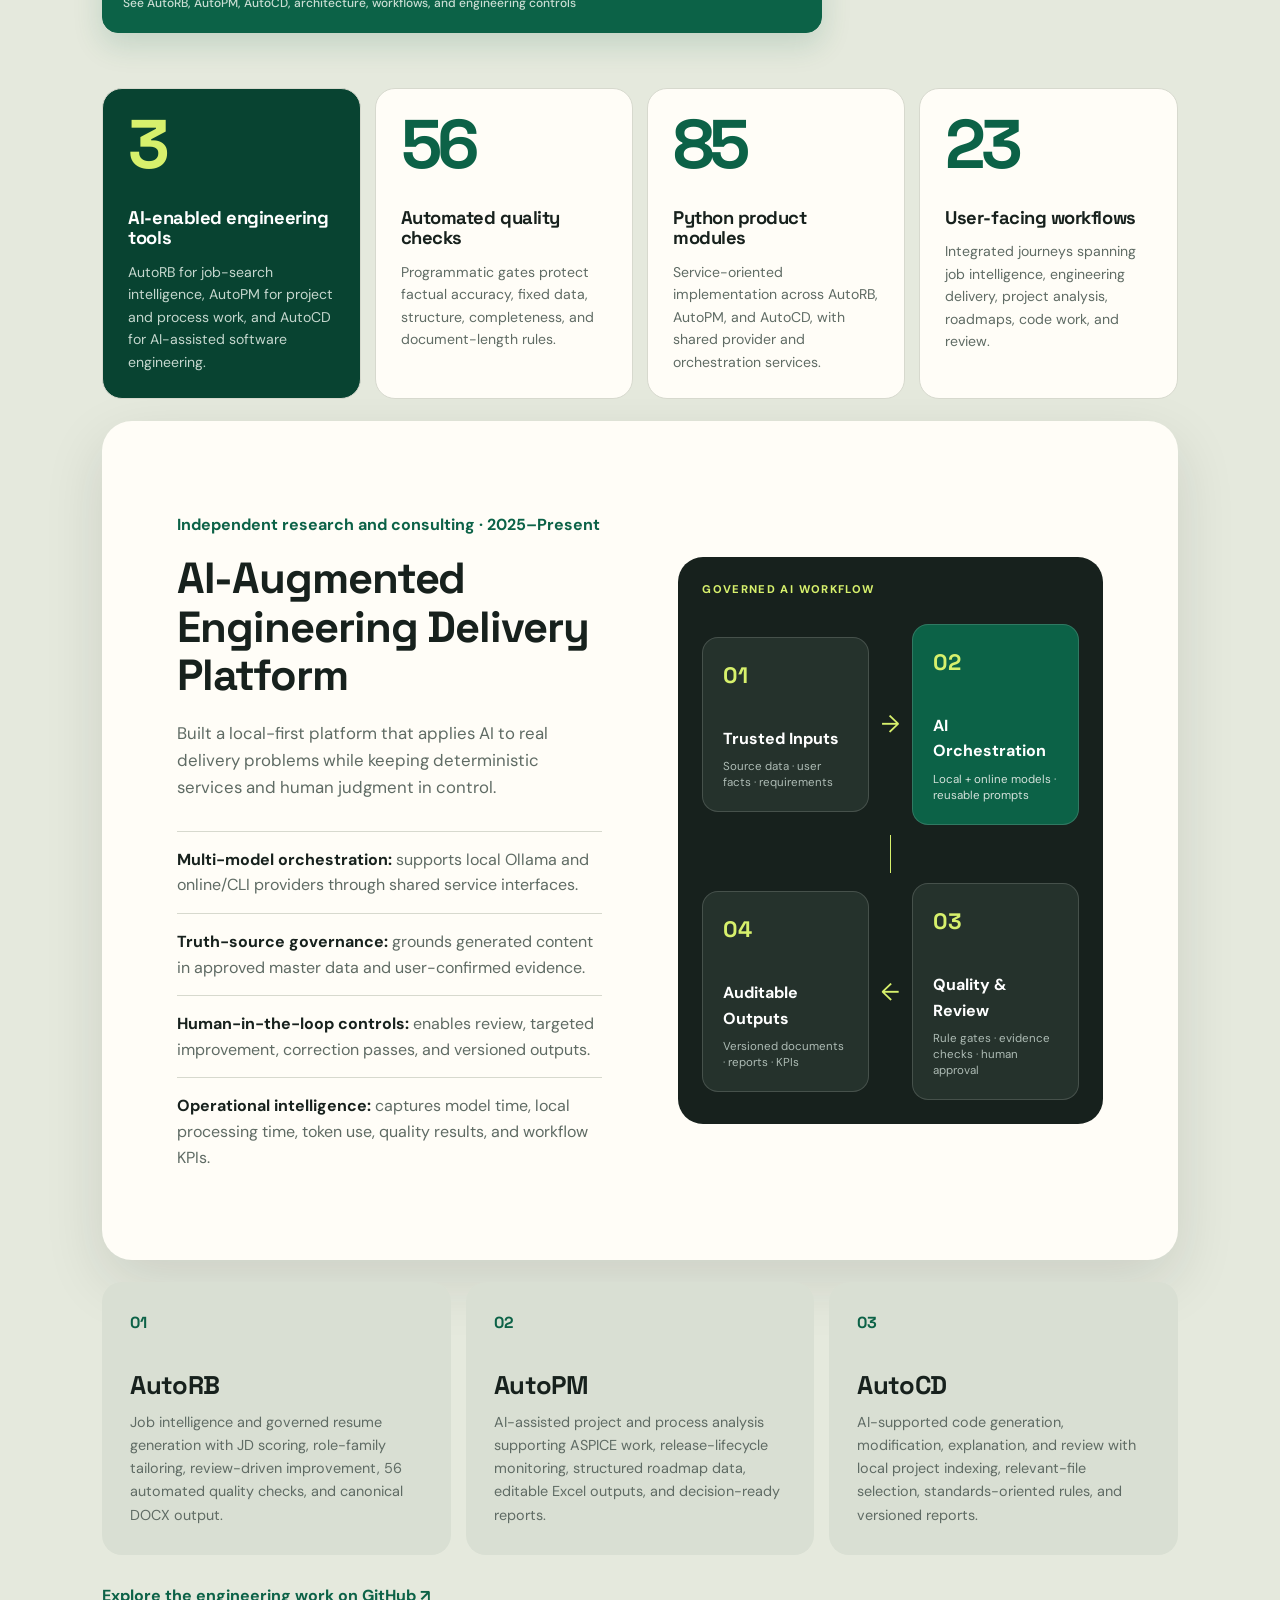
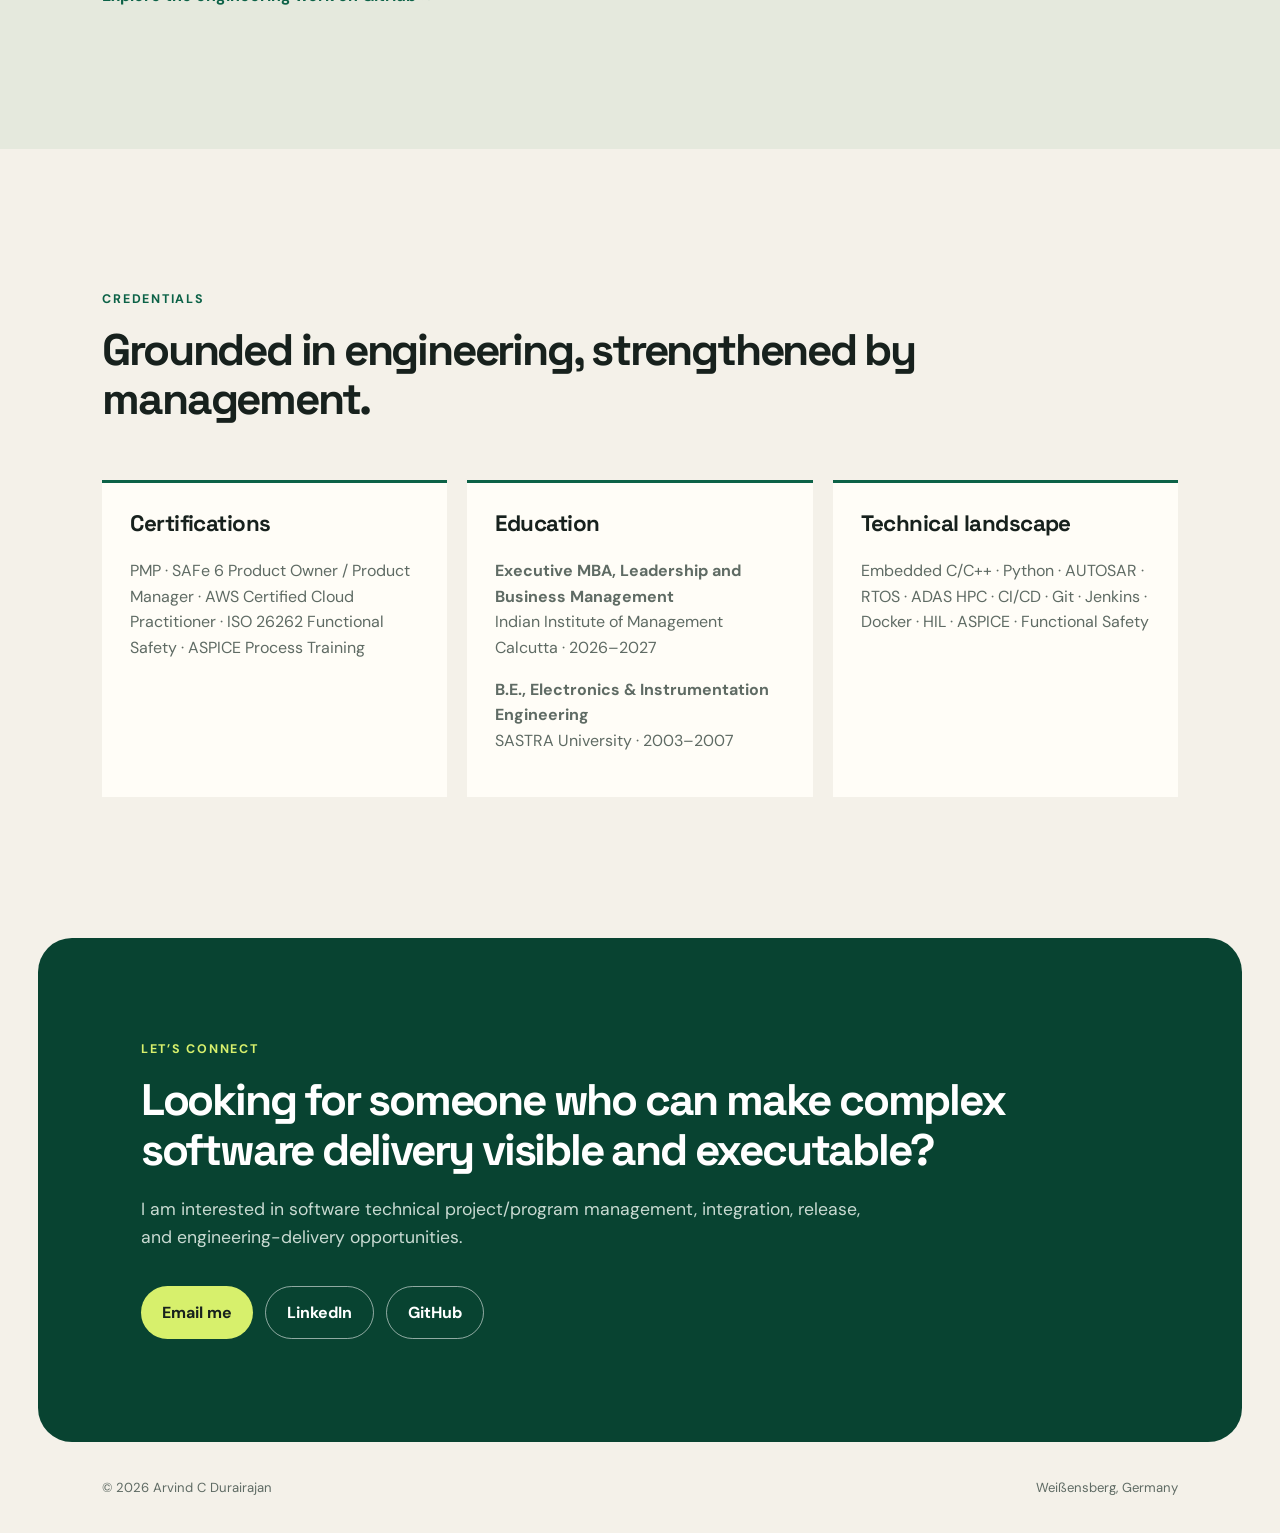
==== commit f5f628ce: "Replace portfolio profile photo" ====
--- a/index.html
+++ b/index.html
@@ -39,7 +39,7 @@
       </div>
       <aside class="hero-profile" aria-label="Arvind C Durairajan profile">
         <div class="profile-image-wrap">
-          <img src="assets/arvind-profile.jpeg" alt="Arvind C Durairajan">
+          <img src="assets/arvind-profile.png" alt="Arvind C Durairajan">
         </div>
         <div class="profile-panel">
           <p class="profile-kicker">What I bring</p>
--- a/styles.css
+++ b/styles.css
@@ -70,8 +70,8 @@
 h1, h2, h3 { margin-top: 0; font-family: "Space Grotesk", sans-serif; line-height: 1.12; }
 h1 { max-width: 850px; margin-bottom: 25px; font-size: clamp(3.2rem, 6.5vw, 7rem); letter-spacing: -0.065em; }
 h1 span { color: var(--green); }
-h2 { margin-bottom: 20px; font-size: clamp(2.35rem, 4vw, 4.6rem); letter-spacing: -0.055em; }
-h3 { font-size: 1.5rem; letter-spacing: -0.025em; }
+h2 { margin-bottom: 20px; font-size: clamp(2.1rem, 3.45vw, 4rem); letter-spacing: -0.05em; }
+h3 { font-size: 1.4rem; letter-spacing: -0.025em; }
 .hero-intro { max-width: 740px; margin: 0; color: var(--muted); font-size: clamp(1.05rem, 1.7vw, 1.35rem); }
 .hero-actions, .contact-actions { display: flex; flex-wrap: wrap; gap: 12px; margin-top: 34px; }
 .button { display: inline-flex; align-items: center; justify-content: center; padding: 13px 21px; border-radius: 999px; font-weight: 700; transition: transform 0.2s, background 0.2s; }
@@ -122,7 +122,7 @@
 .career-meta span, .career-meta strong { display: block; }
 .career-meta span { margin-bottom: 8px; color: var(--green); font-size: .75rem; font-weight: 800; letter-spacing: .06em; text-transform: uppercase; }
 .career-meta strong { font-size: .83rem; }
-.career-content h3 { margin-bottom: 12px; font-size: clamp(1.6rem, 2.5vw, 2.5rem); }
+.career-content h3 { margin-bottom: 12px; font-size: clamp(1.5rem, 2.2vw, 2.25rem); }
 .career-content > p { max-width: 850px; color: var(--muted); }
 .role-tags { display: flex; flex-wrap: wrap; gap: 7px; margin: 20px 0; }
 .role-tags span { padding: 6px 10px; border-radius: 999px; background: #e3e6dc; color: var(--green-dark); font-size: .7rem; font-weight: 700; }
@@ -205,7 +205,7 @@
 .ai-impact-card p { margin: 0; color: var(--muted); font-size: .88rem; }
 .primary-impact p { color: #c5d7ce; }
 .ai-system-card { display: grid; grid-template-columns: 1fr 1fr; gap: clamp(35px, 6vw, 80px); align-items: center; padding: clamp(35px, 6vw, 75px); border-radius: 30px; background: var(--card); box-shadow: var(--shadow); }
-.ai-system-copy h3 { margin-bottom: 20px; font-size: clamp(2.2rem, 4vw, 4.4rem); }
+.ai-system-copy h3 { margin-bottom: 20px; font-size: clamp(2rem, 3.4vw, 3.8rem); }
 .ai-system-copy > p:not(.project-label) { color: var(--muted); font-size: 1.05rem; }
 .ai-value-list { margin: 30px 0 0; padding: 0; list-style: none; }
 .ai-value-list li { padding: 15px 0; border-top: 1px solid var(--line); color: var(--muted); }
@@ -262,7 +262,7 @@
 .featured-deep-role article { background: var(--green-dark); color: white; }
 .role-type { margin-top: 0; color: var(--green); font-size: .72rem; font-weight: 800; letter-spacing: .09em; text-transform: uppercase; }
 .featured-deep-role .role-type { color: var(--lime); }
-.deep-role h3 { font-size: clamp(2rem,3.5vw,3.7rem); }
+.deep-role h3 { font-size: clamp(1.8rem,3vw,3.25rem); }
 .role-summary { max-width: 900px; color: var(--muted); font-size: 1.05rem; }
 .featured-deep-role .role-summary, .featured-deep-role li, .featured-deep-role .role-columns p { color: #c7d8d0; }
 .role-columns { display: grid; grid-template-columns: 1.15fr .85fr; gap: 45px; margin-top: 35px; padding-top: 30px; border-top: 1px solid var(--line); }
@@ -271,10 +271,13 @@
 .role-columns ul { padding-left: 18px; color: var(--muted); }
 .role-columns li { margin-bottom: 10px; }
 .impact-stack { display: grid; grid-template-columns: repeat(3,1fr); gap: 8px; margin-bottom: 22px; }
-.impact-stack div { padding: 14px; border-radius: 12px; background: rgba(215,240,108,.13); }
+.impact-stack div { padding: 14px; border-radius: 12px; background: #edf1e8; }
 .impact-stack strong, .impact-stack span { display: block; }
-.impact-stack strong { color: var(--lime); font-family: "Space Grotesk",sans-serif; font-size: 1.9rem; }
-.impact-stack span { color: #c7d8d0; font-size: .65rem; }
+.impact-stack strong { color: var(--green); font-family: "Space Grotesk",sans-serif; font-size: 1.9rem; }
+.impact-stack span { color: var(--muted); font-size: .65rem; }
+.featured-deep-role .impact-stack div { background: rgba(215,240,108,.13); }
+.featured-deep-role .impact-stack strong { color: var(--lime); }
+.featured-deep-role .impact-stack span { color: #c7d8d0; }
 .page-cta { margin: 0 clamp(14px,3vw,42px); padding: clamp(55px,8vw,105px); border-radius: 34px; background: var(--green-dark); color: white; }
 .page-cta .eyebrow { color: var(--lime); }
 .page-cta h2 { max-width: 1050px; }
